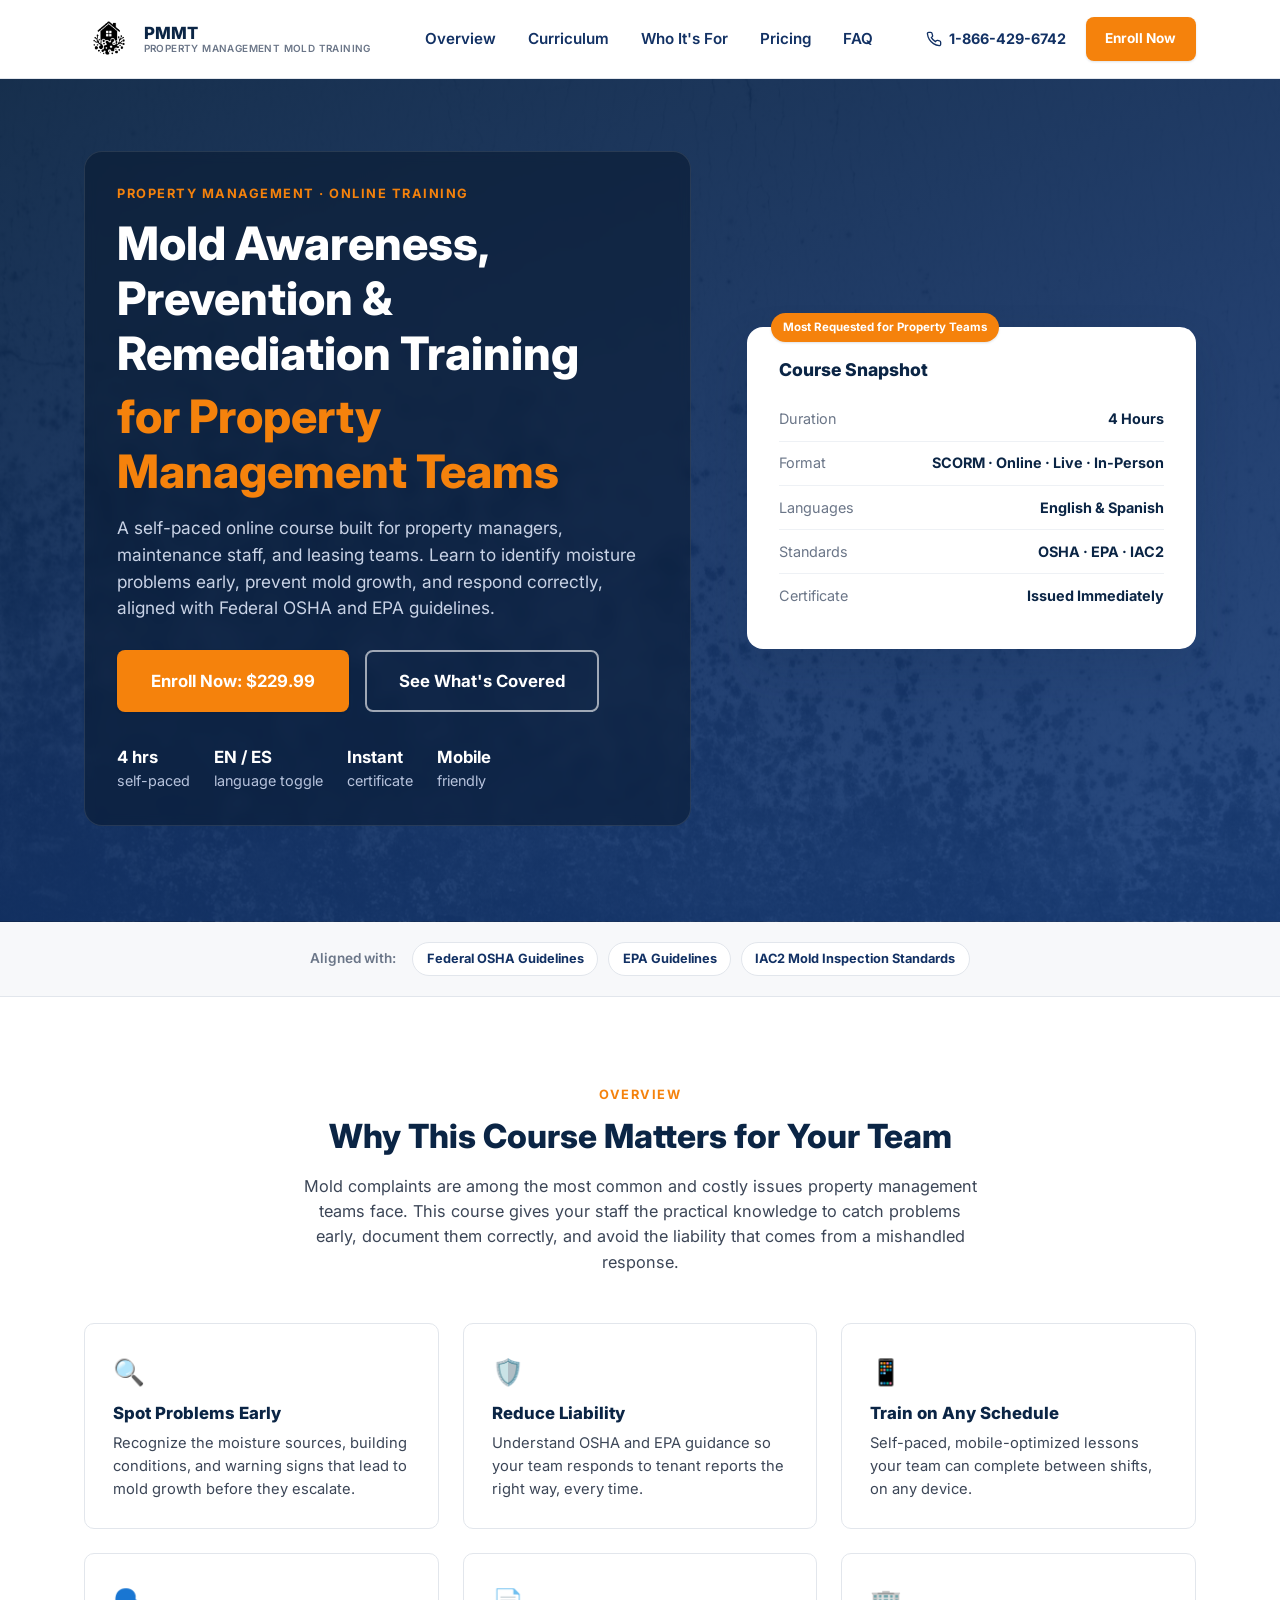
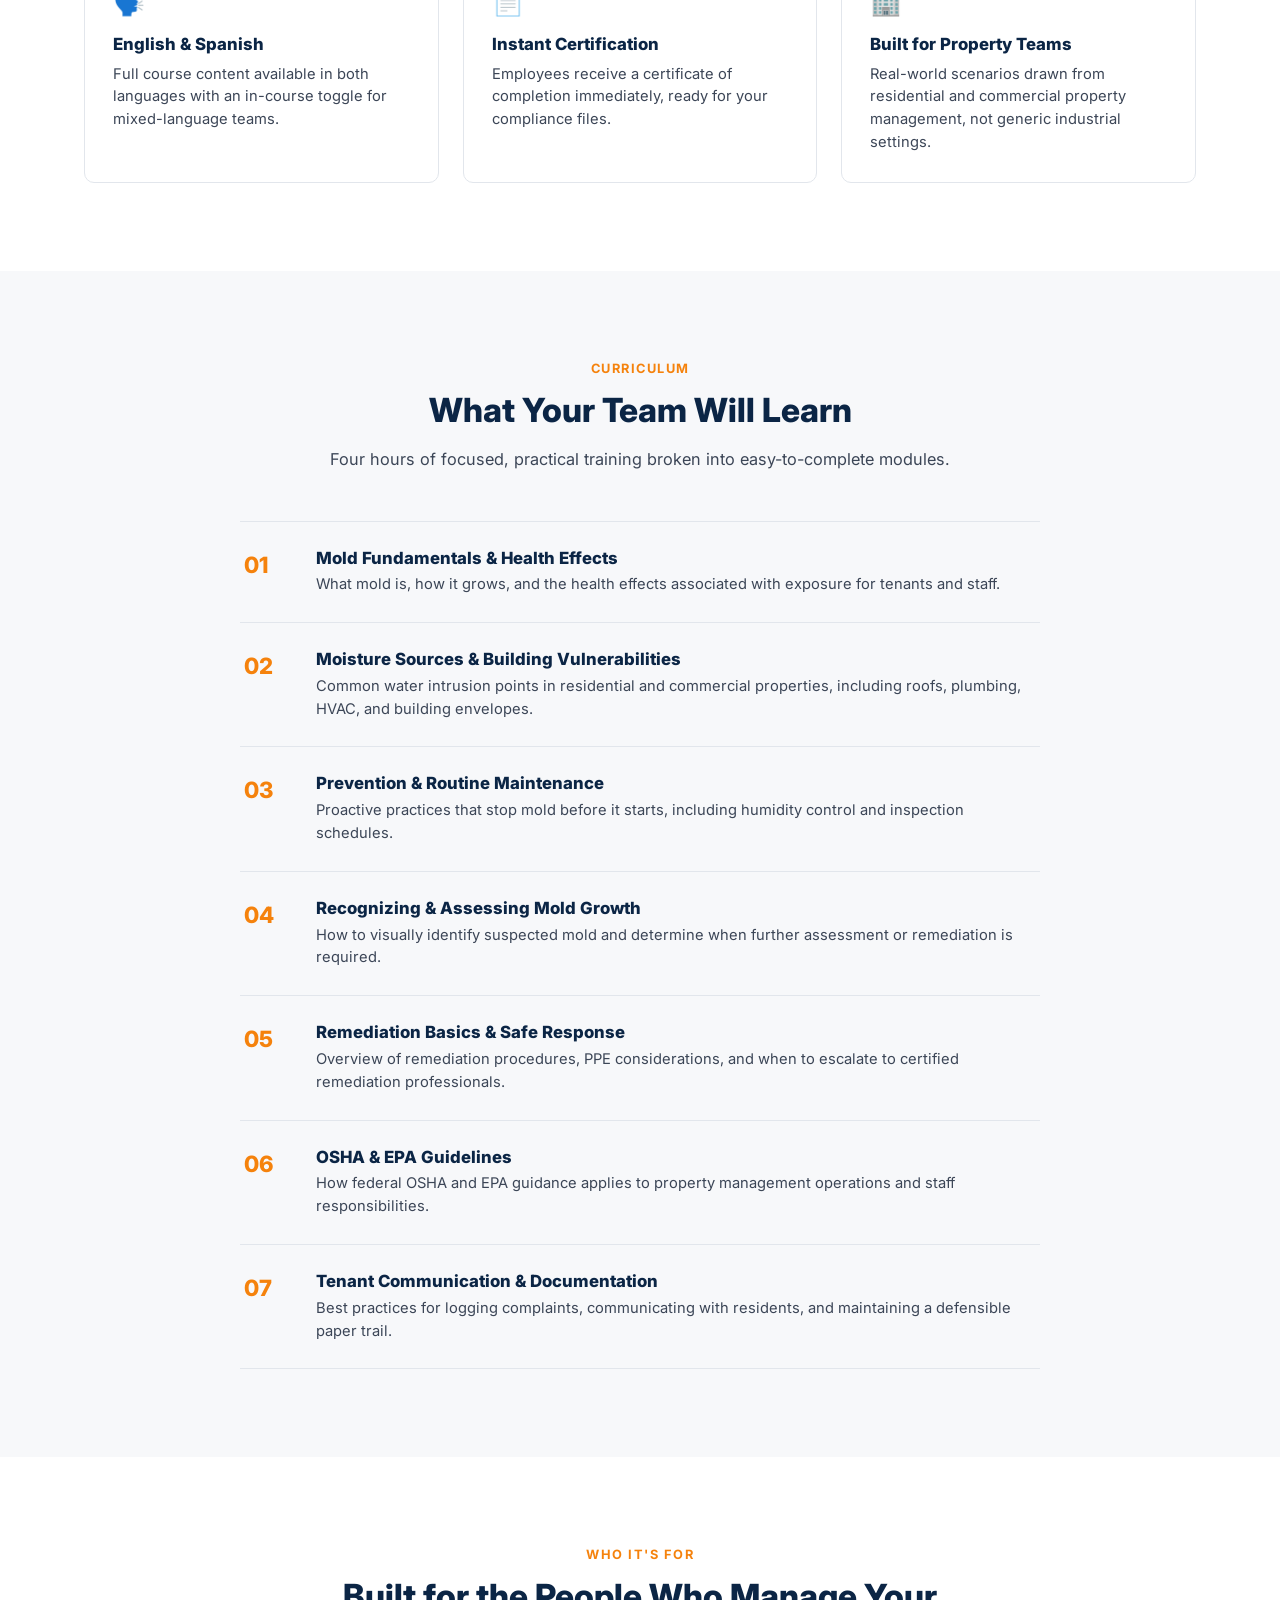
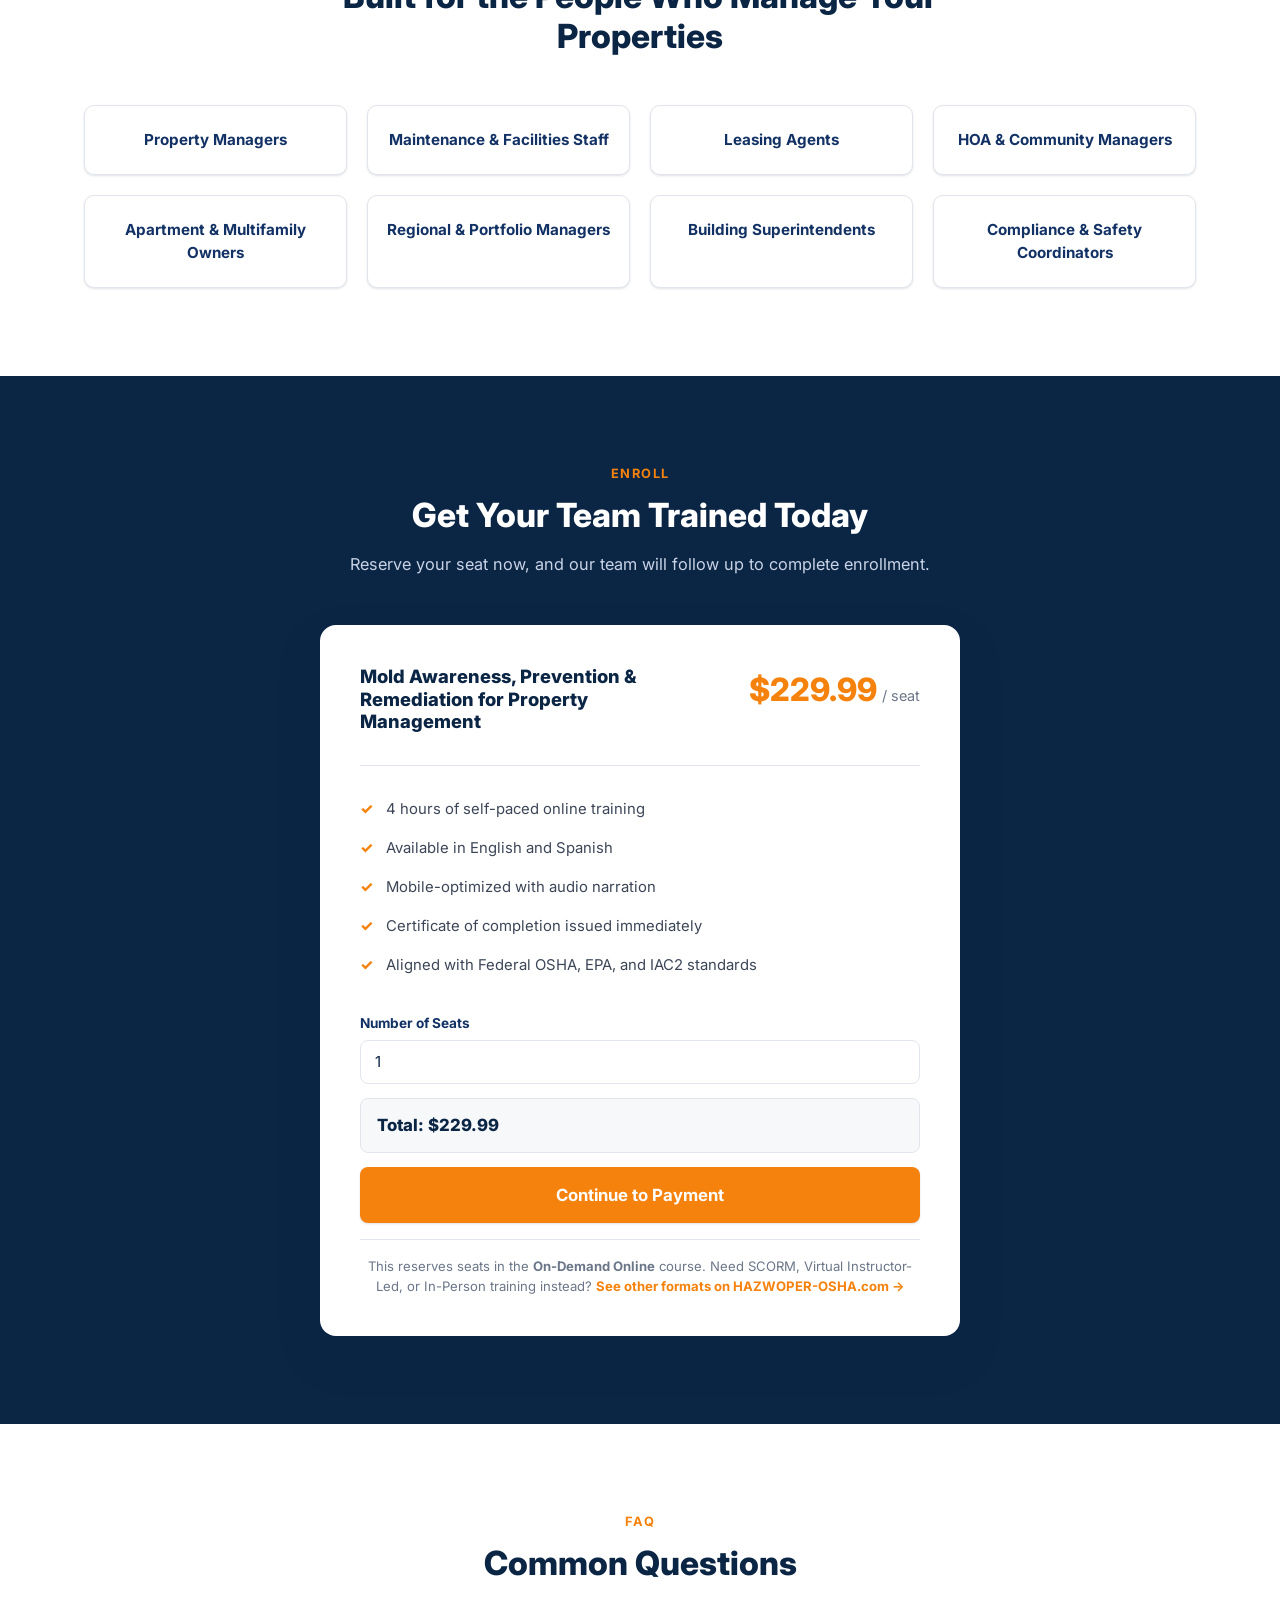
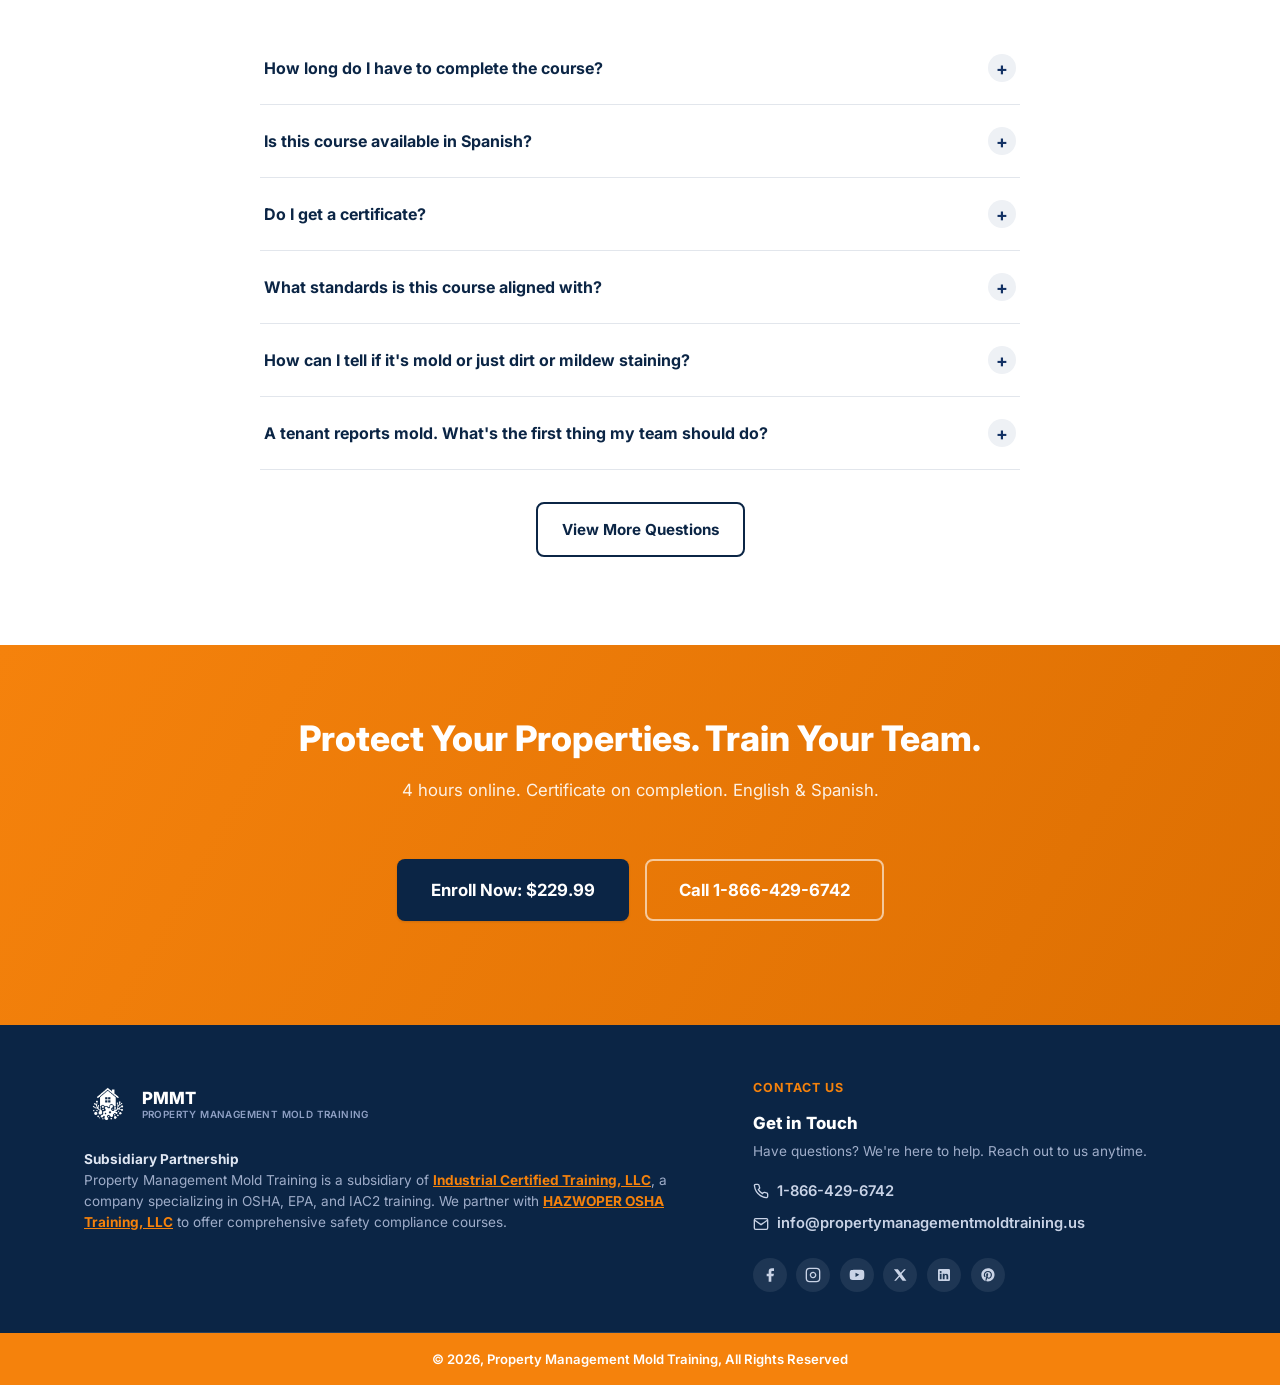
==== index.html @ 7566cbd2 "Update Industrial Certified Training specialty in footer Was "DOT safety training", now "OSHA, EPA, " ====
<!DOCTYPE html>
<html lang="en">
<head>
<meta charset="UTF-8">
<meta name="viewport" content="width=device-width, initial-scale=1.0">
<title>Mold Awareness, Prevention &amp; Remediation Training for Property Management Teams | Property Management Mold Training (PMMT)</title>
<meta name="description" content="4-hour OSHA &amp; EPA aligned online mold awareness, prevention, and remediation course built for property management teams, from Property Management Mold Training (PMMT). Self-paced, mobile-friendly, instant certificate. English &amp; Spanish.">
<link rel="icon" type="image/png" href="images/pmmt-logo.png">
<link rel="apple-touch-icon" href="images/pmmt-logo.png">

<meta property="og:type" content="website">
<meta property="og:title" content="Mold Awareness, Prevention &amp; Remediation Training for Property Management Teams">
<meta property="og:description" content="4-hour OSHA &amp; EPA aligned online mold awareness, prevention, and remediation course built for property management teams. Self-paced, mobile-friendly, instant certificate. English &amp; Spanish.">
<meta property="og:image" content="https://raw.githubusercontent.com/MrPress-Automation/PropertyManagementMoldTraining/main/images/pmmt-logo.png">
<meta property="og:url" content="https://github.com/MrPress-Automation/PropertyManagementMoldTraining">
<meta name="twitter:card" content="summary_large_image">
<meta name="twitter:title" content="Mold Awareness, Prevention &amp; Remediation Training for Property Management Teams">
<meta name="twitter:description" content="4-hour OSHA &amp; EPA aligned online mold awareness, prevention, and remediation course built for property management teams.">
<meta name="twitter:image" content="https://raw.githubusercontent.com/MrPress-Automation/PropertyManagementMoldTraining/main/images/pmmt-logo.png">

<link rel="preconnect" href="https://fonts.googleapis.com">
<link href="https://fonts.googleapis.com/css2?family=Inter:wght@400;500;600;700;800&display=swap" rel="stylesheet">
<link rel="stylesheet" href="css/styles.css">
</head>
<body>

<a class="skip-link" href="#main">Skip to content</a>

<header class="site-header">
  <div class="container header-inner">
    <a href="#top" class="logo">
      <img src="images/pmmt-logo.png" alt="Property Management Mold Training (PMMT)" class="logo-icon">
      <span class="logo-text">
        <span class="logo-mark">PMMT</span>
        <span class="logo-sub">Property Management Mold Training</span>
      </span>
    </a>

    <nav class="main-nav" id="mainNav">
      <a href="#overview">Overview</a>
      <a href="#curriculum">Curriculum</a>
      <a href="#audience">Who It's For</a>
      <a href="#pricing">Pricing</a>
      <a href="#faq">FAQ</a>
      <a href="tel:18664296742" class="nav-phone">
        <svg width="16" height="16" viewBox="0 0 24 24" fill="none" stroke="currentColor" stroke-width="2"><path d="M22 16.92v3a2 2 0 0 1-2.18 2 19.79 19.79 0 0 1-8.63-3.07 19.5 19.5 0 0 1-6-6 19.79 19.79 0 0 1-3.07-8.67A2 2 0 0 1 4.11 2h3a2 2 0 0 1 2 1.72c.127.96.362 1.903.7 2.81a2 2 0 0 1-.45 2.11L8.09 9.91a16 16 0 0 0 6 6l1.27-1.27a2 2 0 0 1 2.11-.45c.907.338 1.85.573 2.81.7A2 2 0 0 1 22 16.92z"/></svg>
        1-866-429-6742
      </a>
    </nav>

    <div class="header-actions">
      <a href="tel:18664296742" class="header-phone">
        <svg width="16" height="16" viewBox="0 0 24 24" fill="none" stroke="currentColor" stroke-width="2"><path d="M22 16.92v3a2 2 0 0 1-2.18 2 19.79 19.79 0 0 1-8.63-3.07 19.5 19.5 0 0 1-6-6 19.79 19.79 0 0 1-3.07-8.67A2 2 0 0 1 4.11 2h3a2 2 0 0 1 2 1.72c.127.96.362 1.903.7 2.81a2 2 0 0 1-.45 2.11L8.09 9.91a16 16 0 0 0 6 6l1.27-1.27a2 2 0 0 1 2.11-.45c.907.338 1.85.573 2.81.7A2 2 0 0 1 22 16.92z"/></svg>
        1-866-429-6742
      </a>
      <a href="#pricing" class="btn btn-primary btn-sm">Enroll Now</a>
      <button class="nav-toggle" id="navToggle" aria-label="Toggle navigation" aria-expanded="false">
        <span></span><span></span><span></span>
      </button>
    </div>
  </div>
</header>

<main id="main">

  <!-- HERO -->
  <section class="hero" id="top">
    <div class="container hero-inner">
      <div class="hero-copy">
        <p class="eyebrow">Property Management &middot; Online Training</p>
        <h1>Mold Awareness, Prevention &amp; Remediation Training <span>for Property Management Teams</span></h1>
        <p class="hero-lead">
          A self-paced online course built for property managers, maintenance staff, and leasing teams.
          Learn to identify moisture problems early, prevent mold growth, and respond correctly, aligned with
          Federal OSHA and EPA guidelines.
        </p>
        <div class="hero-cta-row">
          <a href="#pricing" class="btn btn-primary btn-lg">Enroll Now: $229.99</a>
          <a href="#curriculum" class="btn btn-outline-light btn-lg">See What's Covered</a>
        </div>
        <ul class="hero-meta">
          <li><strong>4 hrs</strong> self-paced</li>
          <li><strong>EN / ES</strong> language toggle</li>
          <li><strong>Instant</strong> certificate</li>
          <li><strong>Mobile</strong> friendly</li>
        </ul>
      </div>

      <div class="hero-card" aria-hidden="false">
        <div class="hero-card-badge">Most Requested for Property Teams</div>
        <h3>Course Snapshot</h3>
        <ul class="hero-card-list">
          <li><span>Duration</span><strong>4 Hours</strong></li>
          <li><span>Format</span><strong>SCORM &middot; Online &middot; Live &middot; In-Person</strong></li>
          <li><span>Languages</span><strong>English &amp; Spanish</strong></li>
          <li><span>Standards</span><strong>OSHA &middot; EPA &middot; IAC2</strong></li>
          <li><span>Certificate</span><strong>Issued Immediately</strong></li>
        </ul>
      </div>
    </div>
  </section>

  <!-- TRUST STRIP -->
  <section class="trust-strip">
    <div class="container trust-strip-inner">
      <span>Aligned with:</span>
      <div class="trust-badges">
        <span class="badge">Federal OSHA Guidelines</span>
        <span class="badge">EPA Guidelines</span>
        <span class="badge">IAC2 Mold Inspection Standards</span>
      </div>
    </div>
  </section>

  <!-- OVERVIEW -->
  <section class="section" id="overview">
    <div class="container">
      <div class="section-head">
        <p class="eyebrow">Overview</p>
        <h2>Why This Course Matters for Your Team</h2>
        <p class="section-sub">
          Mold complaints are among the most common and costly issues property management teams face.
          This course gives your staff the practical knowledge to catch problems early, document them correctly,
          and avoid the liability that comes from a mishandled response.
        </p>
      </div>

      <div class="grid-3 feature-grid">
        <div class="feature-card">
          <div class="feature-icon">🔍</div>
          <h3>Spot Problems Early</h3>
          <p>Recognize the moisture sources, building conditions, and warning signs that lead to mold growth before they escalate.</p>
        </div>
        <div class="feature-card">
          <div class="feature-icon">🛡️</div>
          <h3>Reduce Liability</h3>
          <p>Understand OSHA and EPA guidance so your team responds to tenant reports the right way, every time.</p>
        </div>
        <div class="feature-card">
          <div class="feature-icon">📱</div>
          <h3>Train on Any Schedule</h3>
          <p>Self-paced, mobile-optimized lessons your team can complete between shifts, on any device.</p>
        </div>
        <div class="feature-card">
          <div class="feature-icon">🗣️</div>
          <h3>English &amp; Spanish</h3>
          <p>Full course content available in both languages with an in-course toggle for mixed-language teams.</p>
        </div>
        <div class="feature-card">
          <div class="feature-icon">📄</div>
          <h3>Instant Certification</h3>
          <p>Employees receive a certificate of completion immediately, ready for your compliance files.</p>
        </div>
        <div class="feature-card">
          <div class="feature-icon">🏢</div>
          <h3>Built for Property Teams</h3>
          <p>Real-world scenarios drawn from residential and commercial property management, not generic industrial settings.</p>
        </div>
      </div>
    </div>
  </section>

  <!-- CURRICULUM -->
  <section class="section section-alt" id="curriculum">
    <div class="container">
      <div class="section-head">
        <p class="eyebrow">Curriculum</p>
        <h2>What Your Team Will Learn</h2>
        <p class="section-sub">Four hours of focused, practical training broken into easy-to-complete modules.</p>
      </div>

      <ol class="curriculum-list">
        <li>
          <span class="curriculum-num">01</span>
          <div>
            <h3>Mold Fundamentals &amp; Health Effects</h3>
            <p>What mold is, how it grows, and the health effects associated with exposure for tenants and staff.</p>
          </div>
        </li>
        <li>
          <span class="curriculum-num">02</span>
          <div>
            <h3>Moisture Sources &amp; Building Vulnerabilities</h3>
            <p>Common water intrusion points in residential and commercial properties, including roofs, plumbing, HVAC, and building envelopes.</p>
          </div>
        </li>
        <li>
          <span class="curriculum-num">03</span>
          <div>
            <h3>Prevention &amp; Routine Maintenance</h3>
            <p>Proactive practices that stop mold before it starts, including humidity control and inspection schedules.</p>
          </div>
        </li>
        <li>
          <span class="curriculum-num">04</span>
          <div>
            <h3>Recognizing &amp; Assessing Mold Growth</h3>
            <p>How to visually identify suspected mold and determine when further assessment or remediation is required.</p>
          </div>
        </li>
        <li>
          <span class="curriculum-num">05</span>
          <div>
            <h3>Remediation Basics &amp; Safe Response</h3>
            <p>Overview of remediation procedures, PPE considerations, and when to escalate to certified remediation professionals.</p>
          </div>
        </li>
        <li>
          <span class="curriculum-num">06</span>
          <div>
            <h3>OSHA &amp; EPA Guidelines</h3>
            <p>How federal OSHA and EPA guidance applies to property management operations and staff responsibilities.</p>
          </div>
        </li>
        <li>
          <span class="curriculum-num">07</span>
          <div>
            <h3>Tenant Communication &amp; Documentation</h3>
            <p>Best practices for logging complaints, communicating with residents, and maintaining a defensible paper trail.</p>
          </div>
        </li>
      </ol>
    </div>
  </section>

  <!-- WHO IT'S FOR -->
  <section class="section" id="audience">
    <div class="container">
      <div class="section-head">
        <p class="eyebrow">Who It's For</p>
        <h2>Built for the People Who Manage Your Properties</h2>
      </div>
      <div class="grid-4 audience-grid">
        <div class="audience-card">Property Managers</div>
        <div class="audience-card">Maintenance &amp; Facilities Staff</div>
        <div class="audience-card">Leasing Agents</div>
        <div class="audience-card">HOA &amp; Community Managers</div>
        <div class="audience-card">Apartment &amp; Multifamily Owners</div>
        <div class="audience-card">Regional &amp; Portfolio Managers</div>
        <div class="audience-card">Building Superintendents</div>
        <div class="audience-card">Compliance &amp; Safety Coordinators</div>
      </div>
    </div>
  </section>

  <!-- PRICING / ENROLL -->
  <section class="section pricing-section" id="pricing">
    <div class="container">
      <div class="section-head">
        <p class="eyebrow">Enroll</p>
        <h2>Get Your Team Trained Today</h2>
        <p class="section-sub">Reserve your seat now, and our team will follow up to complete enrollment.</p>
      </div>

      <div class="pricing-card">
        <div class="pricing-card-top">
          <h3>Mold Awareness, Prevention &amp; Remediation for Property Management</h3>
          <div class="price">
            <span class="price-original" id="priceOriginal" hidden>$229.99</span>
            <span class="price-current"><span class="price-amount" id="priceAmount">$229.99</span><span class="price-per">/ seat</span></span>
          </div>
        </div>

        <ul class="pricing-features">
          <li>4 hours of self-paced online training</li>
          <li>Available in English and Spanish</li>
          <li>Mobile-optimized with audio narration</li>
          <li>Certificate of completion issued immediately</li>
          <li>Aligned with Federal OSHA, EPA, and IAC2 standards</li>
        </ul>

        <form class="enroll-form" id="enrollForm" data-price-per-seat="229.99">
          <div class="form-row">
            <label for="seats">Number of Seats</label>
            <input type="number" id="seats" name="seats" min="1" value="1" required>
          </div>
          <div class="form-total" id="formTotal">Total: $229.99</div>
          <button type="submit" class="btn btn-primary btn-block btn-lg">Continue to Payment</button>
        </form>

        <p class="format-note">This reserves seats in the <strong>On-Demand Online</strong> course. Need SCORM, Virtual Instructor-Led, or In-Person training instead? <a href="https://hazwoper-osha.com/online-courses/mold-awareness-prevention-and-remediation-training-for-property-management-teams" target="_blank" rel="noopener">See other formats on HAZWOPER-OSHA.com &rarr;</a></p>

        <div class="form-success" id="formSuccess" hidden>
          <h4>Seat count received.</h4>
          <p>You'll be taken to secure payment to complete your enrollment.</p>
        </div>
      </div>
    </div>
  </section>

  <!-- FAQ -->
  <section class="section" id="faq">
    <div class="container">
      <div class="section-head">
        <p class="eyebrow">FAQ</p>
        <h2>Common Questions</h2>
      </div>

      <div class="faq-list">
        <div class="faq-item">
          <button class="faq-question" aria-expanded="false">
            How long do I have to complete the course?
            <span class="faq-icon">+</span>
          </button>
          <div class="faq-answer">
            <p>The course itself takes about 4 hours to complete, and it's fully self-paced, so you can start, stop, and pick back up whenever it fits your schedule.</p>
          </div>
        </div>
        <div class="faq-item">
          <button class="faq-question" aria-expanded="false">
            Is this course available in Spanish?
            <span class="faq-icon">+</span>
          </button>
          <div class="faq-answer">
            <p>Yes. The full course is available in both English and Spanish, with an in-course language toggle.</p>
          </div>
        </div>
        <div class="faq-item">
          <button class="faq-question" aria-expanded="false">
            Do I get a certificate?
            <span class="faq-icon">+</span>
          </button>
          <div class="faq-answer">
            <p>Yes, a certificate of completion is issued immediately after you finish the course.</p>
          </div>
        </div>
        <div class="faq-item">
          <button class="faq-question" aria-expanded="false">
            What standards is this course aligned with?
            <span class="faq-icon">+</span>
          </button>
          <div class="faq-answer">
            <p>Course content follows Federal OSHA guidelines, EPA guidelines, and IAC2 Mold Inspection Standards of Practice.</p>
          </div>
        </div>
        <div class="faq-item">
          <button class="faq-question" aria-expanded="false">
            How can I tell if it's mold or just dirt or mildew staining?
            <span class="faq-icon">+</span>
          </button>
          <div class="faq-answer">
            <p>Mold typically appears fuzzy or slightly raised and often carries a musty odor, which dirt and mildew stains don't. Color alone isn't a reliable indicator of danger level. When in doubt, treat it as mold until an inspection says otherwise.</p>
          </div>
        </div>
        <div class="faq-item">
          <button class="faq-question" aria-expanded="false">
            A tenant reports mold. What's the first thing my team should do?
            <span class="faq-icon">+</span>
          </button>
          <div class="faq-answer">
            <p>Acknowledge the complaint in writing within a defined window, document the report with date, unit, description, and photos if provided, and schedule an inspection promptly. The biggest liability driver isn't mold itself, it's an undocumented delay between complaint and response.</p>
          </div>
        </div>
      </div>

      <div class="faq-view-more">
        <a href="frequently-asked-questions/" class="btn btn-outline">View More Questions</a>
      </div>
    </div>
  </section>

  <!-- FINAL CTA -->
  <section class="final-cta">
    <div class="container final-cta-inner">
      <h2>Protect Your Properties. Train Your Team.</h2>
      <p>4 hours online. Certificate on completion. English &amp; Spanish.</p>
      <div class="hero-cta-row">
        <a href="#pricing" class="btn btn-primary btn-lg">Enroll Now: $229.99</a>
        <a href="tel:18664296742" class="btn btn-outline-light btn-lg">Call 1-866-429-6742</a>
      </div>
    </div>
  </section>

</main>

<footer class="site-footer">
  <div class="container footer-grid">

    <div class="footer-col footer-col-brand">
      <a href="#top" class="logo footer-logo">
        <img src="images/pmmt-logo.png" alt="Property Management Mold Training (PMMT)" class="logo-icon logo-icon-footer">
        <span class="logo-text">
          <span class="logo-mark logo-mark-footer">PMMT</span>
          <span class="logo-sub logo-sub-footer">Property Management Mold Training</span>
        </span>
      </a>

      <p class="footer-legal"><strong>Subsidiary Partnership</strong><br>Property Management Mold Training is a subsidiary of <a href="https://ictraining.us/" target="_blank" rel="noopener">Industrial Certified Training, LLC</a>, a company specializing in OSHA, EPA, and IAC2 training. We partner with <a href="https://hazwoper-osha.com/" target="_blank" rel="noopener">HAZWOPER OSHA Training, LLC</a> to offer comprehensive safety compliance courses.</p>
    </div>

    <div class="footer-col footer-col-contact">
      <h4 class="footer-col-heading">Contact Us</h4>
      <p class="footer-contact-lead">Get in Touch</p>
      <p class="footer-contact-sub">Have questions? We're here to help. Reach out to us anytime.</p>

      <div class="footer-contact-links">
        <a href="tel:18664296742">
          <svg width="16" height="16" viewBox="0 0 24 24" fill="none" stroke="currentColor" stroke-width="2"><path d="M22 16.92v3a2 2 0 0 1-2.18 2 19.79 19.79 0 0 1-8.63-3.07 19.5 19.5 0 0 1-6-6 19.79 19.79 0 0 1-3.07-8.67A2 2 0 0 1 4.11 2h3a2 2 0 0 1 2 1.72c.127.96.362 1.903.7 2.81a2 2 0 0 1-.45 2.11L8.09 9.91a16 16 0 0 0 6 6l1.27-1.27a2 2 0 0 1 2.11-.45c.907.338 1.85.573 2.81.7A2 2 0 0 1 22 16.92z"/></svg>
          1-866-429-6742
        </a>
        <a href="mailto:info@propertymanagementmoldtraining.us">
          <svg width="16" height="16" viewBox="0 0 24 24" fill="none" stroke="currentColor" stroke-width="2"><path d="M4 4h16c1.1 0 2 .9 2 2v12c0 1.1-.9 2-2 2H4c-1.1 0-2-.9-2-2V6c0-1.1.9-2 2-2z"/><polyline points="22,6 12,13 2,6"/></svg>
          info@propertymanagementmoldtraining.us
        </a>
      </div>

      <div class="footer-social">
        <a href="https://www.facebook.com/HazwoperOsha/" target="_blank" rel="noopener" aria-label="Facebook">
          <svg width="16" height="16" viewBox="0 0 24 24" fill="currentColor"><path d="M18 2h-3a5 5 0 0 0-5 5v3H7v4h3v8h4v-8h3l1-4h-4V7a1 1 0 0 1 1-1h3z"/></svg>
        </a>
        <a href="https://www.instagram.com/hazwoper_osha_training/?hl=en" target="_blank" rel="noopener" aria-label="Instagram">
          <svg width="16" height="16" viewBox="0 0 24 24" fill="none" stroke="currentColor" stroke-width="2"><rect x="2" y="2" width="20" height="20" rx="5"/><path d="M16 11.37A4 4 0 1 1 12.63 8 4 4 0 0 1 16 11.37z"/><line x1="17.5" y1="6.5" x2="17.51" y2="6.5"/></svg>
        </a>
        <a href="https://www.youtube.com/@hazwoper-osha" target="_blank" rel="noopener" aria-label="YouTube">
          <svg width="16" height="16" viewBox="0 0 24 24" fill="currentColor"><path d="M22.54 6.42a2.78 2.78 0 0 0-1.94-2C18.88 4 12 4 12 4s-6.88 0-8.6.46a2.78 2.78 0 0 0-1.94 2A29 29 0 0 0 1 11.75a29 29 0 0 0 .46 5.33A2.78 2.78 0 0 0 3.4 19c1.72.46 8.6.46 8.6.46s6.88 0 8.6-.46a2.78 2.78 0 0 0 1.94-2 29 29 0 0 0 .46-5.25 29 29 0 0 0-.46-5.33zM9.75 15.02V8.48l5.75 3.27z"/></svg>
        </a>
        <a href="https://twitter.com/HazwoperOsha" target="_blank" rel="noopener" aria-label="X">
          <svg width="14" height="14" viewBox="0 0 24 24" fill="currentColor"><path d="M18.9 2H22l-7.4 8.4L23 22h-6.6l-5.2-6.8L5.1 22H2l7.9-9L1.6 2h6.8l4.7 6.2z"/></svg>
        </a>
        <a href="https://www.linkedin.com/company/hazwoper-osha" target="_blank" rel="noopener" aria-label="LinkedIn">
          <svg width="16" height="16" viewBox="0 0 24 24" fill="currentColor"><path d="M19 3a2 2 0 0 1 2 2v14a2 2 0 0 1-2 2H5a2 2 0 0 1-2-2V5a2 2 0 0 1 2-2zM8.34 18.34V10.1H5.67v8.24zM7.01 8.97a1.55 1.55 0 1 0 0-3.1 1.55 1.55 0 0 0 0 3.1zM18.34 18.34v-4.6c0-2.46-1.31-3.6-3.06-3.6a2.64 2.64 0 0 0-2.39 1.32V10.1H10.2s.04.86 0 8.24h2.68v-4.6c0-.25.02-.5.09-.68a1.5 1.5 0 0 1 1.37-1c.96 0 1.35.73 1.35 1.8v4.48z"/></svg>
        </a>
        <a href="https://www.pinterest.com/hazwoperosha/" target="_blank" rel="noopener" aria-label="Pinterest">
          <svg width="16" height="16" viewBox="0 0 24 24" fill="currentColor"><path d="M12 2C6.48 2 2 6.48 2 12c0 4.24 2.63 7.86 6.35 9.32-.09-.79-.16-2.01.03-2.88.18-.79 1.17-5.04 1.17-5.04s-.3-.6-.3-1.48c0-1.39.8-2.43 1.8-2.43.85 0 1.26.64 1.26 1.4 0 .85-.54 2.13-.82 3.31-.23.99.5 1.8 1.48 1.8 1.77 0 3.13-1.87 3.13-4.56 0-2.38-1.71-4.05-4.16-4.05-2.83 0-4.5 2.12-4.5 4.32 0 .85.33 1.77.74 2.27.08.1.09.19.07.29-.07.3-.24.99-.27 1.13-.04.18-.14.22-.32.13-1.2-.56-1.95-2.3-1.95-3.71 0-3.02 2.2-5.8 6.33-5.8 3.32 0 5.9 2.37 5.9 5.53 0 3.3-2.08 5.95-4.97 5.95-.97 0-1.88-.5-2.19-1.1l-.6 2.27c-.21.83-.79 1.87-1.18 2.5.89.27 1.83.42 2.81.42 5.52 0 10-4.48 10-10S17.52 2 12 2z"/></svg>
        </a>
      </div>
    </div>

  </div>
  <div class="footer-bottom">
    <div class="container">
      <p>&copy; 2026, Property Management Mold Training, All Rights Reserved</p>
    </div>
  </div>
</footer>

<script src="js/main.js"></script>

<!--Start of Tawk.to Script-->
<script type="text/javascript">
var Tawk_API=Tawk_API||{}, Tawk_LoadStart=new Date();
(function(){
var s1=document.createElement("script"),s0=document.getElementsByTagName("script")[0];
s1.async=true;
s1.src='https://embed.tawk.to/6a5a95a2096ab21d402a762c/1jtoth11r';
s1.charset='UTF-8';
s1.setAttribute('crossorigin','*');
s0.parentNode.insertBefore(s1,s0);
})();
</script>
<!--End of Tawk.to Script-->
</body>
</html>
---- css/styles.css ----
:root{
  --navy-900:#0b2545;
  --navy-800:#123164;
  --navy-700:#173d7a;
  --blue-600:#1d5bd6;
  --orange-500:#f5820c;
  --orange-600:#dd6f02;
  --gray-50:#f7f8fa;
  --gray-100:#eef1f5;
  --gray-200:#e2e6ec;
  --gray-500:#6b7688;
  --gray-700:#3c4657;
  --white:#ffffff;
  --radius:10px;
  --shadow-sm:0 1px 2px rgba(11,37,69,.06),0 1px 3px rgba(11,37,69,.08);
  --shadow-md:0 8px 24px rgba(11,37,69,.10);
  --shadow-lg:0 20px 45px rgba(11,37,69,.16);
  --max-width:1160px;
}

*,*::before,*::after{box-sizing:border-box;}
html{scroll-behavior:smooth;max-width:100%;overflow-x:hidden;}
body{
  margin:0;
  max-width:100%;
  overflow-x:hidden;
  font-family:'Inter',system-ui,-apple-system,Segoe UI,Roboto,sans-serif;
  color:var(--navy-900);
  background:var(--white);
  line-height:1.55;
  -webkit-font-smoothing:antialiased;
}
h1,h2,h3,h4{margin:0 0 .5em;line-height:1.2;font-weight:800;color:var(--navy-900);}
p{margin:0 0 1em;color:var(--gray-700);}
a{color:inherit;text-decoration:none;}
ul,ol{margin:0;padding:0;list-style:none;}
img{max-width:100%;display:block;}
button{font-family:inherit;}

.skip-link{
  position:absolute;left:-999px;top:0;background:var(--navy-900);color:#fff;padding:.75rem 1rem;z-index:200;border-radius:0 0 8px 0;
}
.skip-link:focus{left:0;}

.container{
  width:100%;
  max-width:var(--max-width);
  margin:0 auto;
  padding:0 24px;
}

/* ---------- Buttons ---------- */
.btn{
  display:inline-flex;align-items:center;justify-content:center;gap:.5rem;
  padding:.85rem 1.5rem;
  border-radius:8px;
  font-weight:700;
  font-size:.95rem;
  border:2px solid transparent;
  cursor:pointer;
  transition:transform .15s ease, box-shadow .15s ease, background-color .15s ease, color .15s ease;
  white-space:nowrap;
}
.btn:hover{transform:translateY(-1px);}
.btn-primary{background:var(--orange-500);color:var(--white);box-shadow:var(--shadow-sm);}
.btn-primary:hover{background:var(--orange-600);box-shadow:var(--shadow-md);}
.btn-outline{background:transparent;border-color:var(--navy-900);color:var(--navy-900);}
.btn-outline:hover{background:var(--navy-900);color:var(--white);}
.btn-outline-light{background:transparent;border-color:rgba(255,255,255,.6);color:var(--white);}
.btn-outline-light:hover{background:var(--white);color:var(--navy-900);}
.btn-lg{padding:1rem 2rem;font-size:1.05rem;}
.btn-sm{padding:.6rem 1.1rem;font-size:.85rem;}
.btn-block{width:100%;}

/* ---------- Header ---------- */
.site-header{
  position:sticky;top:0;z-index:100;
  background:rgba(255,255,255,.92);
  backdrop-filter:saturate(180%) blur(8px);
  border-bottom:1px solid var(--gray-200);
}
.header-inner{
  display:flex;align-items:center;justify-content:space-between;
  padding-top:14px;padding-bottom:14px;
}
.logo{display:flex;align-items:center;gap:.6rem;flex-shrink:0;min-width:0;}
.logo-icon{height:clamp(34px,6.5vw,50px);width:auto;max-width:100%;display:block;}
.logo-icon-footer{height:clamp(34px,5vw,48px);filter:brightness(0) invert(1);}
.logo-text{display:flex;flex-direction:column;line-height:1.15;white-space:nowrap;}
.logo-mark{font-size:1.05rem;font-weight:800;letter-spacing:.3px;color:var(--navy-900);}
.logo-sub{font-size:.62rem;font-weight:600;letter-spacing:.4px;text-transform:uppercase;color:var(--gray-500);}
.logo-mark-footer{color:var(--white);}
.logo-sub-footer{color:#8fa0c4;white-space:normal;}

.main-nav{display:flex;gap:2rem;}
.main-nav a{font-weight:600;font-size:.95rem;color:var(--navy-800);padding:.5rem 0;position:relative;}
.main-nav a:hover{color:var(--orange-500);}
.nav-phone{display:none;}

.header-actions{display:flex;align-items:center;gap:1.25rem;}
.header-phone{display:flex;align-items:center;gap:.4rem;font-weight:700;font-size:.9rem;color:var(--navy-800);}
.header-phone:hover{color:var(--orange-500);}

.nav-toggle{
  display:none;flex-direction:column;justify-content:center;gap:5px;
  width:36px;height:36px;background:none;border:none;cursor:pointer;padding:0;
}
.nav-toggle span{display:block;height:2px;width:100%;background:var(--navy-900);border-radius:2px;}

/* ---------- Hero ---------- */
.hero{
  background:
    linear-gradient(160deg,rgba(11,37,69,.94) 0%,rgba(18,49,100,.92) 55%,rgba(23,61,122,.9) 100%),
    url('../images/hero-mold-texture.jpg');
  background-size:cover;
  background-position:center;
  background-repeat:no-repeat;
  color:var(--white);
  padding:72px 0 96px;
  position:relative;
  overflow:hidden;
}
.hero-inner{
  display:grid;
  grid-template-columns:1.15fr .85fr;
  gap:56px;
  align-items:center;
  position:relative;
}
.hero-copy{
  background:rgba(8,24,47,.55);
  backdrop-filter:blur(6px);
  -webkit-backdrop-filter:blur(6px);
  border:1px solid rgba(255,255,255,.1);
  border-radius:18px;
  padding:32px;
  transition:box-shadow .2s ease, transform .2s ease, background-color .2s ease;
}
.hero-copy:hover{
  background:rgba(8,24,47,.68);
  box-shadow:var(--shadow-lg);
  transform:translateY(-3px);
}
.eyebrow{
  text-transform:uppercase;
  letter-spacing:1.5px;
  font-size:.8rem;
  font-weight:700;
  color:var(--orange-500);
  margin-bottom:.75rem;
}
.hero h1{
  font-size:clamp(2rem,3.6vw,2.9rem);
  color:var(--white);
  margin-bottom:1rem;
}
.hero h1 span{display:block;color:var(--orange-500);font-size:1em;font-weight:800;margin-top:.15em;}
.hero-lead{color:#c9d3e6;font-size:1.08rem;max-width:560px;}
.hero-cta-row{display:flex;flex-wrap:wrap;gap:1rem;margin:1.75rem 0 2rem;}
.hero-meta{display:flex;flex-wrap:wrap;gap:1.5rem;}
.hero-meta li{font-size:.9rem;color:#b7c3dc;}
.hero-meta strong{color:var(--white);display:block;font-size:1.05rem;}

.hero-card{
  background:var(--white);
  color:var(--navy-900);
  border-radius:16px;
  padding:32px;
  box-shadow:var(--shadow-lg);
  position:relative;
}
.hero-card-badge{
  position:absolute;top:-14px;left:24px;
  background:var(--orange-500);color:#fff;
  font-size:.72rem;font-weight:700;
  padding:.35rem .75rem;border-radius:999px;
  box-shadow:var(--shadow-sm);
}
.hero-card h3{font-size:1.1rem;margin-bottom:1.1rem;}
.hero-card-list{margin-bottom:0;}
.hero-card-list li{
  display:flex;justify-content:space-between;align-items:center;
  padding:.65rem 0;border-bottom:1px solid var(--gray-100);
  font-size:.9rem;
}
.hero-card-list li:last-child{border-bottom:none;}
.hero-card-list span{color:var(--gray-500);}
.hero-card-list strong{color:var(--navy-900);text-align:right;font-weight:700;}

/* ---------- Trust strip ---------- */
.trust-strip{background:var(--gray-50);border-bottom:1px solid var(--gray-200);}
.trust-strip-inner{
  display:flex;flex-wrap:wrap;align-items:center;justify-content:center;gap:1rem;
  padding-top:20px;padding-bottom:20px;
  font-size:.85rem;color:var(--gray-500);font-weight:600;
  text-align:center;
}
.trust-badges{display:flex;flex-wrap:wrap;gap:.6rem;}
.badge{
  background:var(--white);
  border:1px solid var(--gray-200);
  padding:.4rem .85rem;
  border-radius:999px;
  font-size:.8rem;
  font-weight:700;
  color:var(--navy-800);
  transition:box-shadow .2s ease, transform .2s ease, border-color .2s ease, color .2s ease;
}
.badge:hover{
  box-shadow:var(--shadow-md);
  transform:translateY(-2px);
  border-color:var(--orange-500);
  color:var(--orange-600);
}

/* ---------- Sections ---------- */
.section{padding:88px 0;}
.section-alt{background:var(--gray-50);}
.section-head{max-width:680px;margin:0 auto 48px;text-align:center;}
.section-head h2{font-size:clamp(1.6rem,2.6vw,2.1rem);}
.section-sub{font-size:1.02rem;}

.grid-3{display:grid;grid-template-columns:repeat(3,1fr);gap:24px;}
.grid-4{display:grid;grid-template-columns:repeat(4,1fr);gap:20px;}

.feature-card{
  background:var(--white);
  border:1px solid var(--gray-200);
  border-radius:var(--radius);
  padding:28px;
  transition:box-shadow .2s ease, transform .2s ease;
}
.feature-card:hover{box-shadow:var(--shadow-md);transform:translateY(-2px);}
.feature-icon{font-size:1.6rem;margin-bottom:.75rem;}
.feature-card h3{font-size:1.05rem;}
.feature-card p{font-size:.92rem;margin-bottom:0;}

/* ---------- Curriculum ---------- */
.curriculum-list{
  max-width:800px;margin:0 auto;
  display:flex;flex-direction:column;gap:0;
  border-top:1px solid var(--gray-200);
}
.curriculum-list li{
  display:flex;gap:24px;
  padding:26px 4px;
  border-bottom:1px solid var(--gray-200);
  align-items:flex-start;
}
.curriculum-num{
  font-size:1.4rem;font-weight:800;color:var(--orange-500);
  min-width:48px;
}
.curriculum-list h3{font-size:1.05rem;margin-bottom:.35rem;}
.curriculum-list p{font-size:.92rem;margin-bottom:0;}

/* ---------- Audience ---------- */
.audience-card{
  background:var(--white);
  border:1px solid var(--gray-200);
  border-radius:var(--radius);
  padding:22px 18px;
  text-align:center;
  font-weight:700;
  font-size:.95rem;
  color:var(--navy-800);
  box-shadow:var(--shadow-sm);
  transition:box-shadow .2s ease, transform .2s ease;
}
.audience-card:hover{box-shadow:var(--shadow-md);transform:translateY(-2px);}

/* ---------- Pricing ---------- */
.pricing-section{background:var(--navy-900);}
.pricing-section .section-head h2{color:var(--white);}
.pricing-section .section-head .eyebrow{color:var(--orange-500);}
.pricing-section .section-sub{color:#c9d3e6;}

.pricing-card{
  max-width:640px;margin:0 auto;
  background:var(--white);
  border-radius:16px;
  padding:40px;
  box-shadow:var(--shadow-lg);
}
.pricing-card-top{
  display:flex;justify-content:space-between;align-items:flex-start;gap:1rem;
  flex-wrap:wrap;
  border-bottom:1px solid var(--gray-200);
  padding-bottom:24px;margin-bottom:24px;
}
.pricing-card-top h3{font-size:1.15rem;max-width:340px;}
.price{
  display:flex;flex-direction:column;align-items:flex-end;gap:2px;
  white-space:nowrap;
}
.price-original{
  font-size:1rem;font-weight:700;
  color:var(--gray-500);
  text-decoration:line-through;
}
.price-current{display:flex;align-items:baseline;gap:.3rem;}
.price-amount{font-size:2rem;font-weight:800;color:var(--orange-500);}
.price-per{color:var(--gray-500);font-size:.9rem;}

.pricing-features{margin-bottom:28px;}
.pricing-features li{
  padding:.5rem 0 .5rem 1.6rem;
  font-size:.93rem;
  color:var(--gray-700);
  position:relative;
}
.pricing-features li::before{
  content:"✓";
  position:absolute;left:0;top:.5rem;
  color:var(--orange-500);font-weight:800;
}

.enroll-form{display:flex;flex-direction:column;gap:14px;}
.form-row{display:flex;flex-direction:column;gap:6px;}
.form-row label{font-size:.85rem;font-weight:700;color:var(--navy-800);}
.form-row input{
  padding:.7rem .9rem;
  border:1.5px solid var(--gray-200);
  border-radius:8px;
  font-size:.95rem;
  font-family:inherit;
  color:var(--navy-900);
}
.form-row input:focus{outline:none;border-color:var(--orange-500);}
.form-note{font-size:.78rem;color:var(--gray-500);text-align:center;margin:.5rem 0 0;}
.format-note{
  font-size:.82rem;color:var(--gray-500);
  text-align:center;
  margin:16px 0 0;
  padding-top:16px;
  border-top:1px solid var(--gray-200);
}
.format-note a{color:var(--orange-500);font-weight:700;}
.form-total{
  display:flex;justify-content:space-between;align-items:center;
  padding:.85rem 1rem;
  background:var(--gray-50);
  border:1px solid var(--gray-200);
  border-radius:8px;
  font-size:1.05rem;font-weight:800;color:var(--navy-900);
}

.form-success{
  max-width:640px;margin:24px auto 0;
  background:#eef7ee;border:1px solid #cbe7cc;
  border-radius:12px;padding:24px;text-align:center;
}
.form-success h4{color:#1e5c1f;margin-bottom:.4rem;}
.form-success p{margin-bottom:0;color:#2c6b2d;font-size:.9rem;}

/* ---------- FAQ ---------- */
.faq-list{max-width:760px;margin:0 auto;}
.faq-item{border-bottom:1px solid var(--gray-200);}
.faq-question{
  width:100%;
  display:flex;justify-content:space-between;align-items:center;
  gap:1rem;
  background:none;border:none;
  padding:22px 4px;
  font-size:1rem;font-weight:700;
  color:var(--navy-900);
  text-align:left;cursor:pointer;
}
.faq-icon{
  flex-shrink:0;
  width:28px;height:28px;
  display:flex;align-items:center;justify-content:center;
  border-radius:50%;
  background:var(--gray-100);
  color:var(--navy-800);
  font-size:1.1rem;font-weight:700;
  transition:transform .2s ease, background .2s ease;
}
.faq-question[aria-expanded="true"] .faq-icon{
  background:var(--orange-500);color:#fff;transform:rotate(45deg);
}
.faq-list .faq-item:hover .faq-icon{
  background:var(--orange-500);color:#fff;
}
.faq-answer{
  max-height:0;overflow:hidden;
  transition:max-height .25s ease;
}
.faq-list .faq-item:hover .faq-answer{max-height:400px;}
.faq-answer p{padding:0 4px 22px;font-size:.94rem;margin:0;}

.faq-view-more{text-align:center;margin-top:32px;}

/* ---------- FAQ category list (reused on the FAQ resource page) ---------- */
.faq-category{
  font-size:.95rem;text-transform:uppercase;letter-spacing:.6px;
  color:var(--orange-600);
  margin:36px 0 4px;
  padding-bottom:8px;
  border-bottom:2px solid var(--gray-200);
}
.faq-category:first-of-type{margin-top:0;}
.faq-page-list .faq-item{border-bottom:1px solid var(--gray-200);}
.faq-page-disclaimer{
  margin-top:32px;padding-top:20px;
  border-top:1px solid var(--gray-200);
  font-size:.82rem;font-style:italic;color:var(--gray-500);
}

/* ---------- FAQ resource page ---------- */
.hero-solo .hero-inner{
  display:block;
  max-width:760px;margin:0 auto;
  text-align:center;
}
.hero-solo .hero-lead{margin:0 auto;}
.hero-solo .hero-cta-row{justify-content:center;}
.hero-solo .hero-meta{justify-content:center;}

.faq-jumpnav{
  display:flex;flex-wrap:wrap;gap:.6rem;
  justify-content:center;
  padding:24px 0;
}
.faq-jumpnav a{
  font-size:.82rem;font-weight:700;
  color:var(--navy-800);
  background:var(--gray-100);
  padding:.5rem 1rem;
  border-radius:999px;
  transition:background-color .15s ease, color .15s ease;
}
.faq-jumpnav a:hover{background:var(--orange-500);color:#fff;}

.faq-cta-box{
  background:var(--gray-50);
  border:1px solid var(--gray-200);
  border-left:4px solid var(--orange-500);
  border-radius:10px;
  padding:22px 26px;
  margin:32px 0;
}
.faq-cta-box p{margin:0;font-size:.95rem;color:var(--gray-700);}
.faq-cta-box strong{color:var(--navy-900);}
.faq-cta-box a{color:var(--orange-600);font-weight:700;text-decoration:underline;}

.state-law-intro{max-width:720px;margin:0 auto 40px;text-align:center;}
.state-law-grid{
  display:grid;
  grid-template-columns:repeat(2,1fr);
  gap:16px;
}
.state-law-card{
  background:var(--white);
  border:1px solid var(--gray-200);
  border-radius:10px;
  padding:18px 20px;
}
.state-law-card h4{font-size:.95rem;margin-bottom:.35rem;color:var(--navy-900);}
.state-law-card p{font-size:.85rem;margin:0;color:var(--gray-700);}

/* ---------- Final CTA ---------- */
.final-cta{
  background:linear-gradient(120deg,var(--orange-500),var(--orange-600));
  color:#fff;
  padding:72px 0;
  text-align:center;
}
.final-cta h2{color:#fff;font-size:clamp(1.6rem,2.8vw,2.2rem);}
.final-cta p{color:rgba(255,255,255,.9);font-size:1.05rem;margin-bottom:1.75rem;}
.final-cta-inner{display:flex;flex-direction:column;align-items:center;}
.final-cta .btn-primary{background:var(--navy-900);}
.final-cta .btn-primary:hover{background:#08182f;}

/* ---------- Footer ---------- */
.site-footer{background:var(--navy-900);color:#c9d3e6;padding:56px 0 0;}
.footer-grid{
  display:grid;
  grid-template-columns:1.4fr 1fr;
  gap:48px;
  padding-bottom:40px;
  border-bottom:1px solid rgba(255,255,255,.12);
}
.footer-logo{margin-bottom:20px;}
.footer-legal{font-size:.85rem;color:#9fadc9;margin-bottom:1em;}
.footer-legal strong{color:#dfe6f2;}
.footer-legal a{color:var(--orange-500);font-weight:700;text-decoration:underline;}
.footer-legal a:hover{color:#ffb156;}

.footer-col-heading{
  font-size:.78rem;text-transform:uppercase;letter-spacing:1px;
  color:var(--orange-500);font-weight:700;
  margin-bottom:14px;
}
.footer-contact-lead{font-size:1.05rem;font-weight:800;color:var(--white);margin-bottom:.35rem;}
.footer-contact-sub{font-size:.85rem;color:#9fadc9;margin-bottom:1.1rem;}
.footer-contact-links{display:flex;flex-direction:column;gap:.6rem;margin-bottom:1.4rem;}
.footer-contact-links a{
  display:flex;align-items:center;gap:.55rem;
  font-size:.92rem;font-weight:600;color:#c9d3e6;
}
.footer-contact-links a:hover{color:var(--orange-500);}
.footer-social{display:flex;gap:.6rem;}
.footer-social a{
  display:flex;align-items:center;justify-content:center;
  width:34px;height:34px;
  border-radius:50%;
  background:rgba(255,255,255,.08);
  color:#c9d3e6;
  transition:background-color .15s ease, color .15s ease;
}
.footer-social a:hover{background:var(--orange-500);color:var(--white);}

.footer-bottom{background:var(--orange-500);padding:16px 0;}
.footer-bottom p{font-size:.82rem;color:var(--white);font-weight:600;text-align:center;margin:0;}

/* ---------- Responsive ---------- */
@media (max-width:960px){
  .hero-inner{grid-template-columns:1fr;}
  .hero-card{order:-1;}
  .grid-3{grid-template-columns:repeat(2,1fr);}
  .grid-4{grid-template-columns:repeat(2,1fr);}
}

@media (max-width:1024px){
  .main-nav{
    position:absolute;top:100%;left:0;right:0;
    background:var(--white);
    flex-direction:column;
    padding:12px 24px 24px;
    gap:.25rem;
    border-bottom:1px solid var(--gray-200);
    box-shadow:var(--shadow-md);
    display:none;
  }
  .main-nav.open{display:flex;}
  .main-nav a{padding:.65rem 0;border-bottom:1px solid var(--gray-100);}
  .nav-toggle{display:flex;}
  .header-phone{display:none;}
  .nav-phone{
    display:flex;align-items:center;gap:.5rem;
    color:var(--orange-500);font-weight:700;
    border-bottom:none;
    margin-top:.5rem;padding-top:.75rem;
    border-top:1px solid var(--gray-200);
  }
  .nav-phone:hover{color:var(--orange-600);}
}

@media (max-width:480px){
  .header-inner{gap:.5rem;}
  .header-actions{gap:.6rem;}
  .logo-sub{display:none;}
  .logo-mark{font-size:.95rem;}
  .logo-icon{height:34px;}
}

@media (max-width:640px){
  .grid-3{grid-template-columns:1fr;}
  .grid-4{grid-template-columns:1fr;}
  .hero{padding:48px 0 64px;}
  .section{padding:64px 0;}
  .pricing-card{padding:28px 20px;}
  .footer-grid{grid-template-columns:1fr;gap:36px;}
  .curriculum-list li{gap:16px;}
  .state-law-grid{grid-template-columns:1fr;}
}
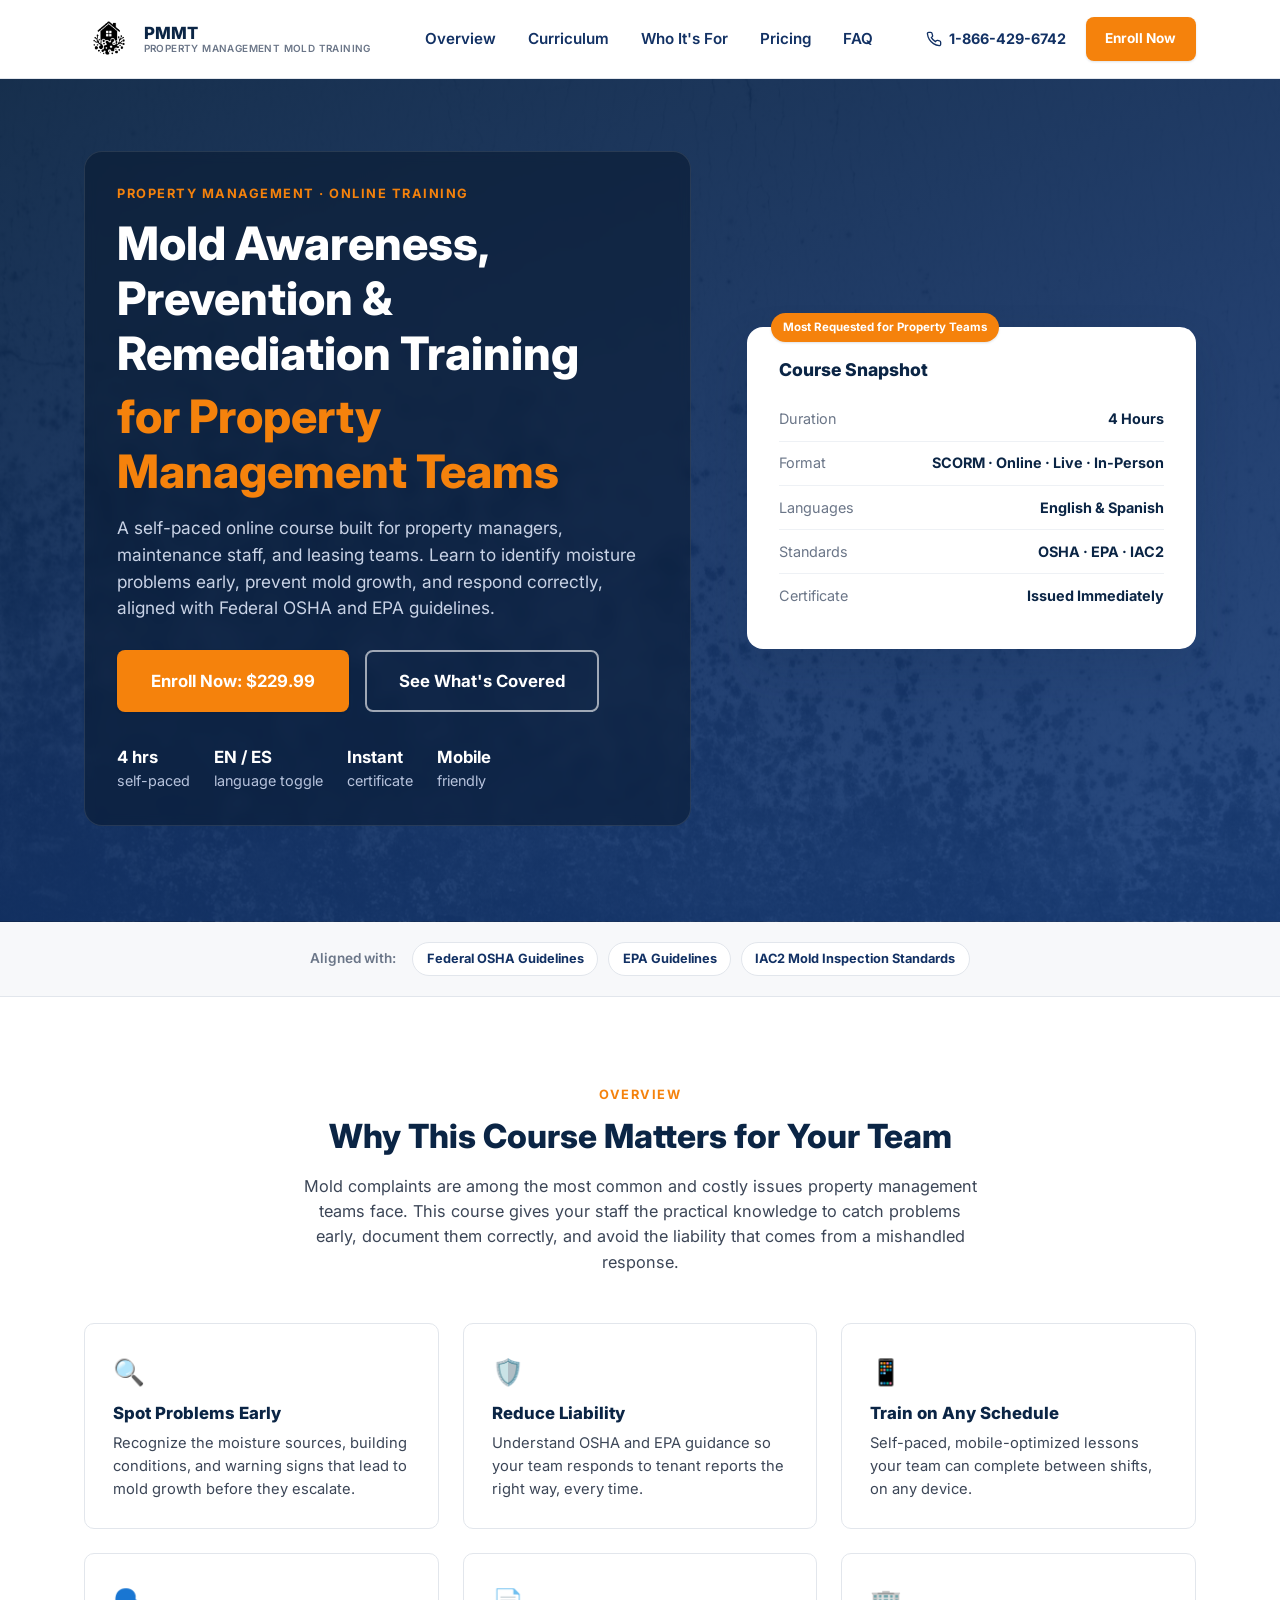
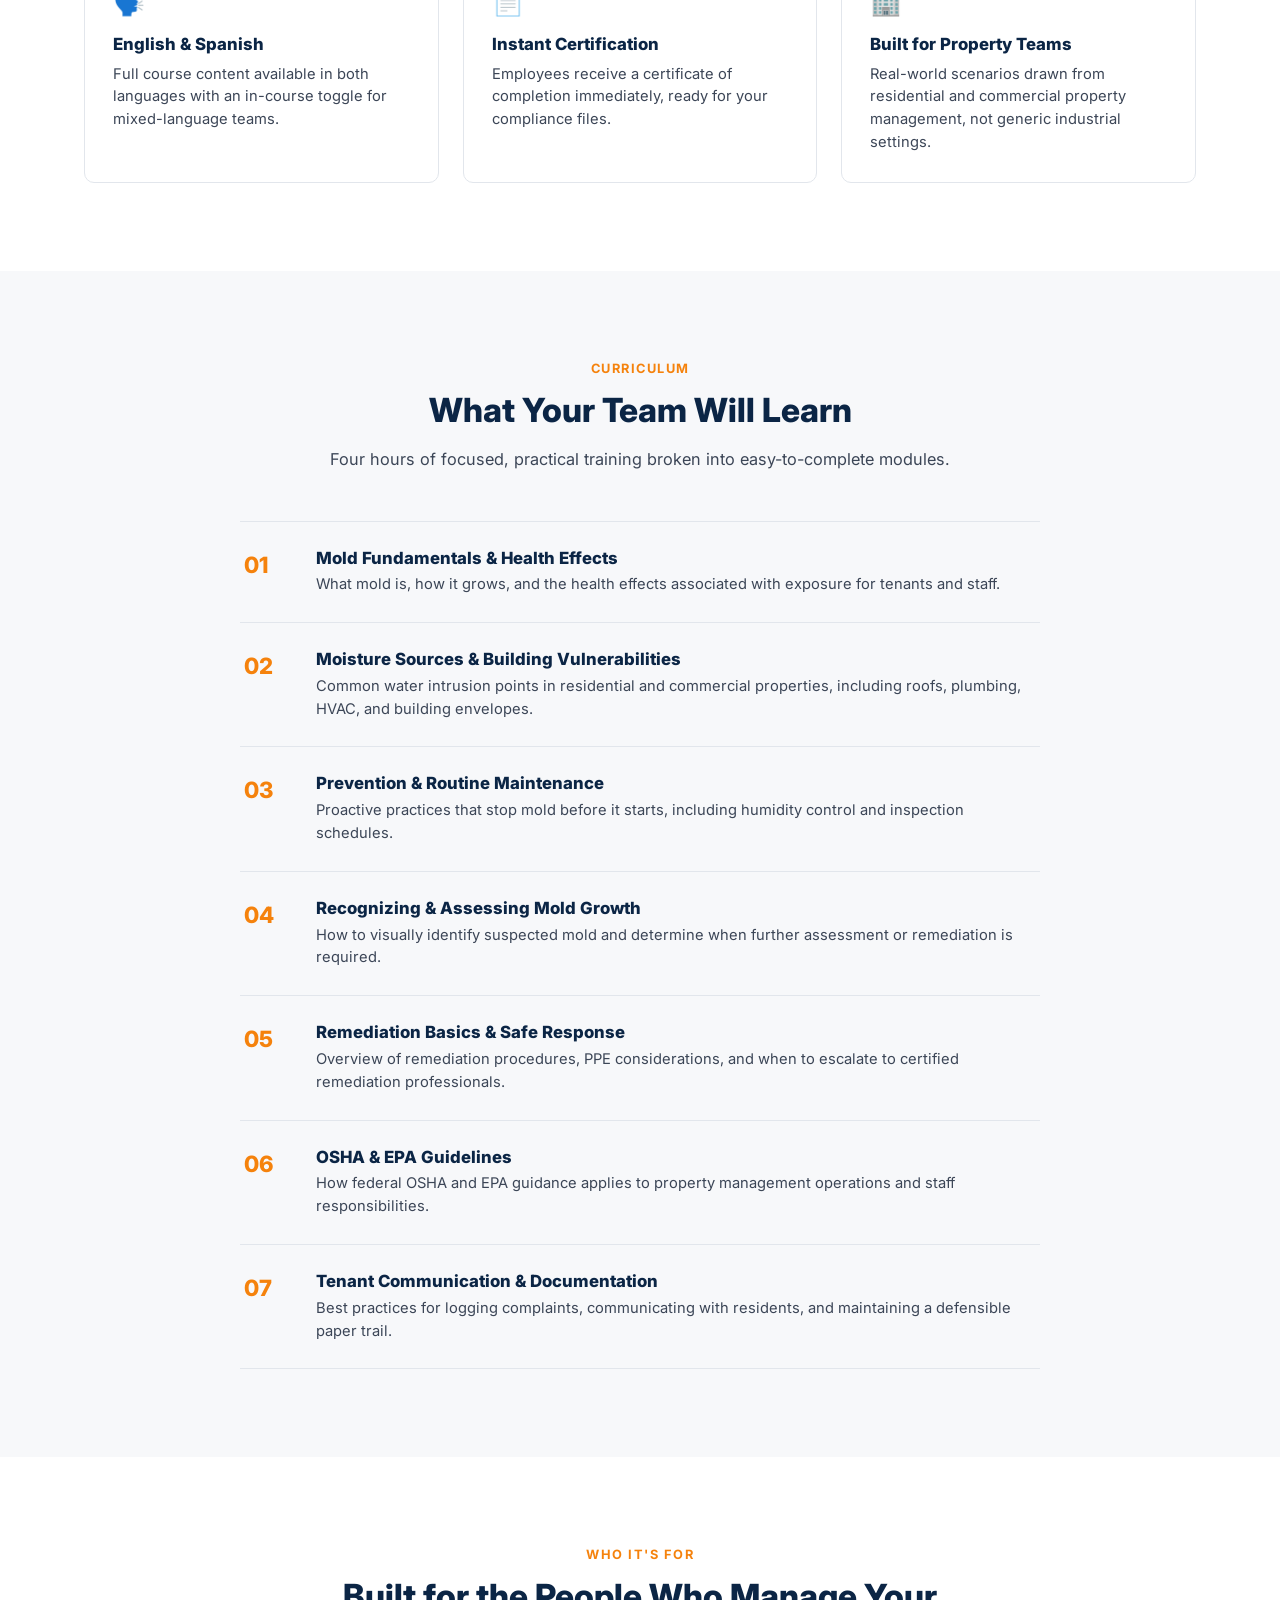
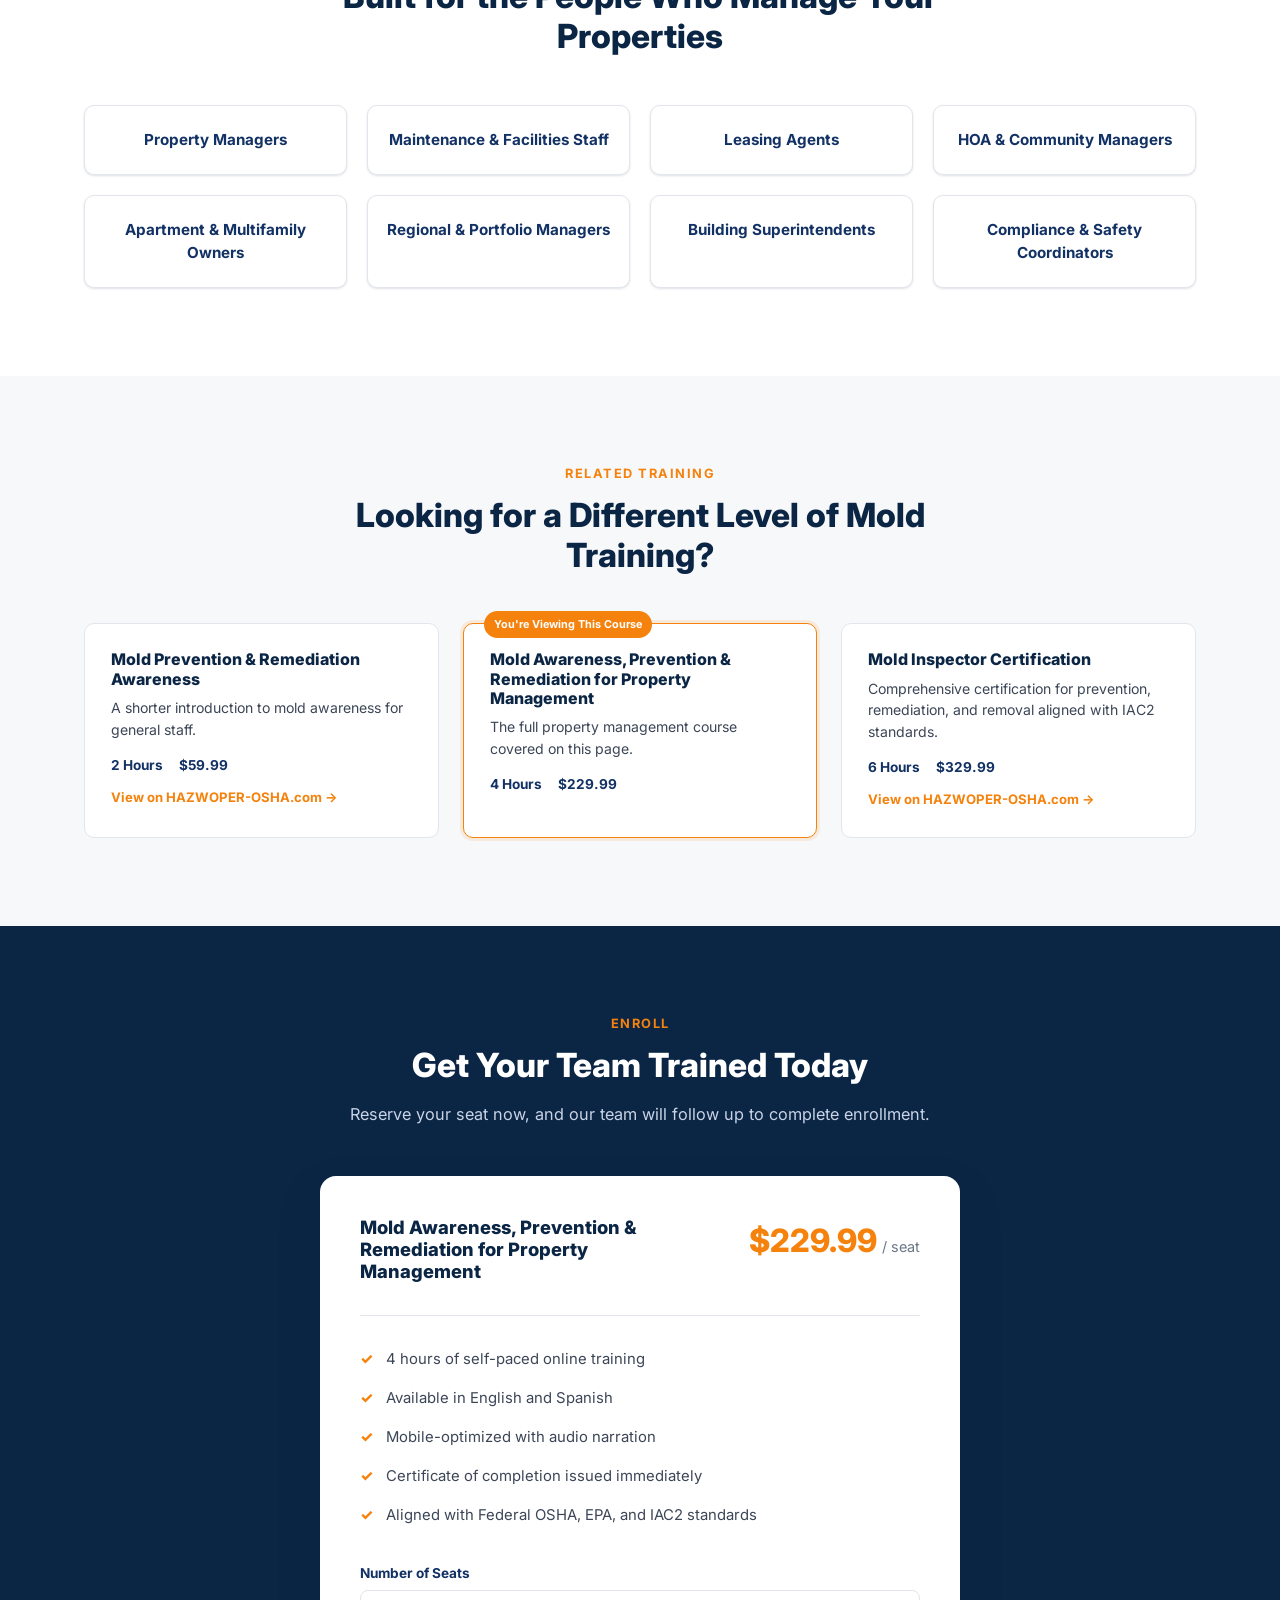
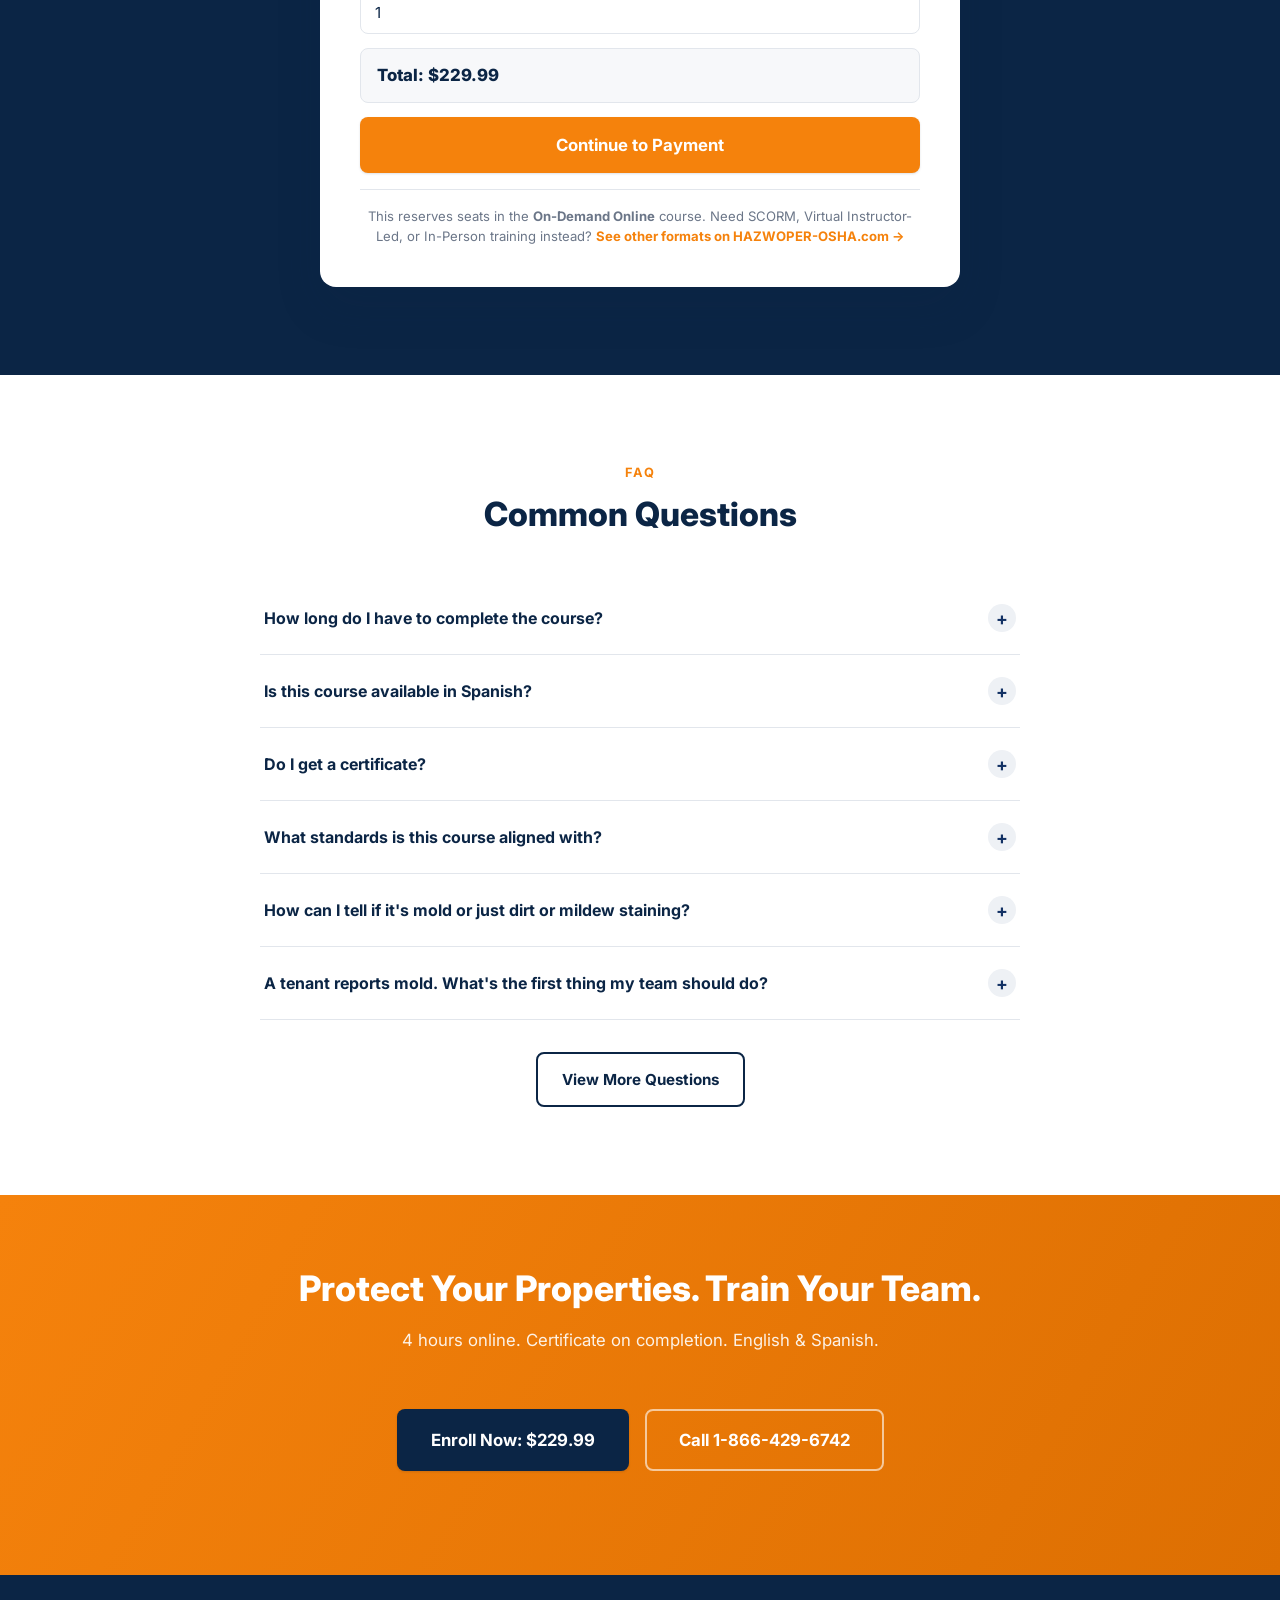
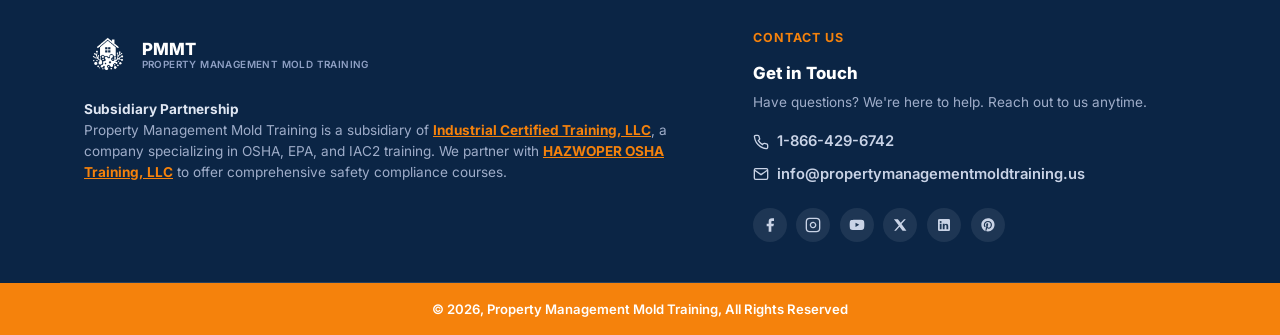
==== commit c3491d42: "Restore Related Training section with the other 2 mold courses Re-adds the section removed earlier, " ====
--- a/index.html
+++ b/index.html
@@ -239,6 +239,36 @@
         <div class="audience-card">Regional &amp; Portfolio Managers</div>
         <div class="audience-card">Building Superintendents</div>
         <div class="audience-card">Compliance &amp; Safety Coordinators</div>
+      </div>
+    </div>
+  </section>
+
+  <!-- OTHER MOLD COURSES -->
+  <section class="section section-alt" id="related">
+    <div class="container">
+      <div class="section-head">
+        <p class="eyebrow">Related Training</p>
+        <h2>Looking for a Different Level of Mold Training?</h2>
+      </div>
+      <div class="grid-3 related-grid">
+        <a class="related-card" href="https://hazwoper-osha.com/online-courses/mold-prevention-and-remediation-awareness-training" target="_blank" rel="noopener">
+          <h3>Mold Prevention &amp; Remediation Awareness</h3>
+          <p>A shorter introduction to mold awareness for general staff.</p>
+          <div class="related-meta"><span>2 Hours</span><span>$59.99</span></div>
+          <span class="related-link">View on HAZWOPER-OSHA.com &rarr;</span>
+        </a>
+        <div class="related-card related-card-current">
+          <div class="related-current-tag">You're Viewing This Course</div>
+          <h3>Mold Awareness, Prevention &amp; Remediation for Property Management</h3>
+          <p>The full property management course covered on this page.</p>
+          <div class="related-meta"><span>4 Hours</span><span>$229.99</span></div>
+        </div>
+        <a class="related-card" href="https://hazwoper-osha.com/online-courses/mold-inspector-certification-for-prevention-remediation-and-removal-training" target="_blank" rel="noopener">
+          <h3>Mold Inspector Certification</h3>
+          <p>Comprehensive certification for prevention, remediation, and removal aligned with IAC2 standards.</p>
+          <div class="related-meta"><span>6 Hours</span><span>$329.99</span></div>
+          <span class="related-link">View on HAZWOPER-OSHA.com &rarr;</span>
+        </a>
       </div>
     </div>
   </section>
--- a/css/styles.css
+++ b/css/styles.css
@@ -269,6 +269,37 @@
 }
 .audience-card:hover{box-shadow:var(--shadow-md);transform:translateY(-2px);}
 
+/* ---------- Related courses ---------- */
+.related-card{
+  display:block;
+  background:var(--white);
+  border:1px solid var(--gray-200);
+  border-radius:var(--radius);
+  padding:26px;
+  position:relative;
+  transition:box-shadow .2s ease, transform .2s ease, border-color .2s ease;
+}
+.related-card:hover{transform:translateY(-2px);}
+a.related-card:hover{
+  border-color:var(--orange-500);
+  box-shadow:var(--shadow-md);
+}
+.related-card-current:hover{box-shadow:0 8px 24px rgba(245,130,12,.18), 0 0 0 3px rgba(245,130,12,.12);}
+.related-card h3{font-size:1rem;}
+.related-card p{font-size:.88rem;}
+.related-meta{display:flex;gap:1rem;font-size:.85rem;font-weight:700;color:var(--navy-800);margin-bottom:.5rem;}
+.related-link{font-size:.82rem;font-weight:700;color:var(--orange-500);}
+.related-card-current{
+  border-color:var(--orange-500);
+  box-shadow:0 0 0 3px rgba(245,130,12,.12);
+}
+.related-current-tag{
+  position:absolute;top:-13px;left:20px;
+  background:var(--orange-500);color:#fff;
+  font-size:.68rem;font-weight:700;
+  padding:.3rem .65rem;border-radius:999px;
+}
+
 /* ---------- Pricing ---------- */
 .pricing-section{background:var(--navy-900);}
 .pricing-section .section-head h2{color:var(--white);}
@@ -445,6 +476,23 @@
 .faq-cta-box a{color:var(--orange-600);font-weight:700;text-decoration:underline;}
 
 .state-law-intro{max-width:720px;margin:0 auto 40px;text-align:center;}
+
+.state-search{max-width:420px;margin:0 auto 32px;position:relative;}
+.state-search-input{
+  width:100%;
+  padding:.85rem 1.1rem;
+  border:1.5px solid var(--gray-200);
+  border-radius:999px;
+  font-size:.95rem;
+  font-family:inherit;
+  color:var(--navy-900);
+  background:var(--white) url('data:image/svg+xml;utf8,<svg xmlns="http://www.w3.org/2000/svg" width="18" height="18" viewBox="0 0 24 24" fill="none" stroke="%236b7688" stroke-width="2"><circle cx="11" cy="11" r="8"/><line x1="21" y1="21" x2="16.65" y2="16.65"/></svg>') no-repeat;
+  background-position:left 16px center;
+  padding-left:44px;
+}
+.state-search-input:focus{outline:none;border-color:var(--orange-500);}
+.state-search-empty{text-align:center;color:var(--gray-500);font-size:.9rem;margin-bottom:24px;}
+
 .state-law-grid{
   display:grid;
   grid-template-columns:repeat(2,1fr);
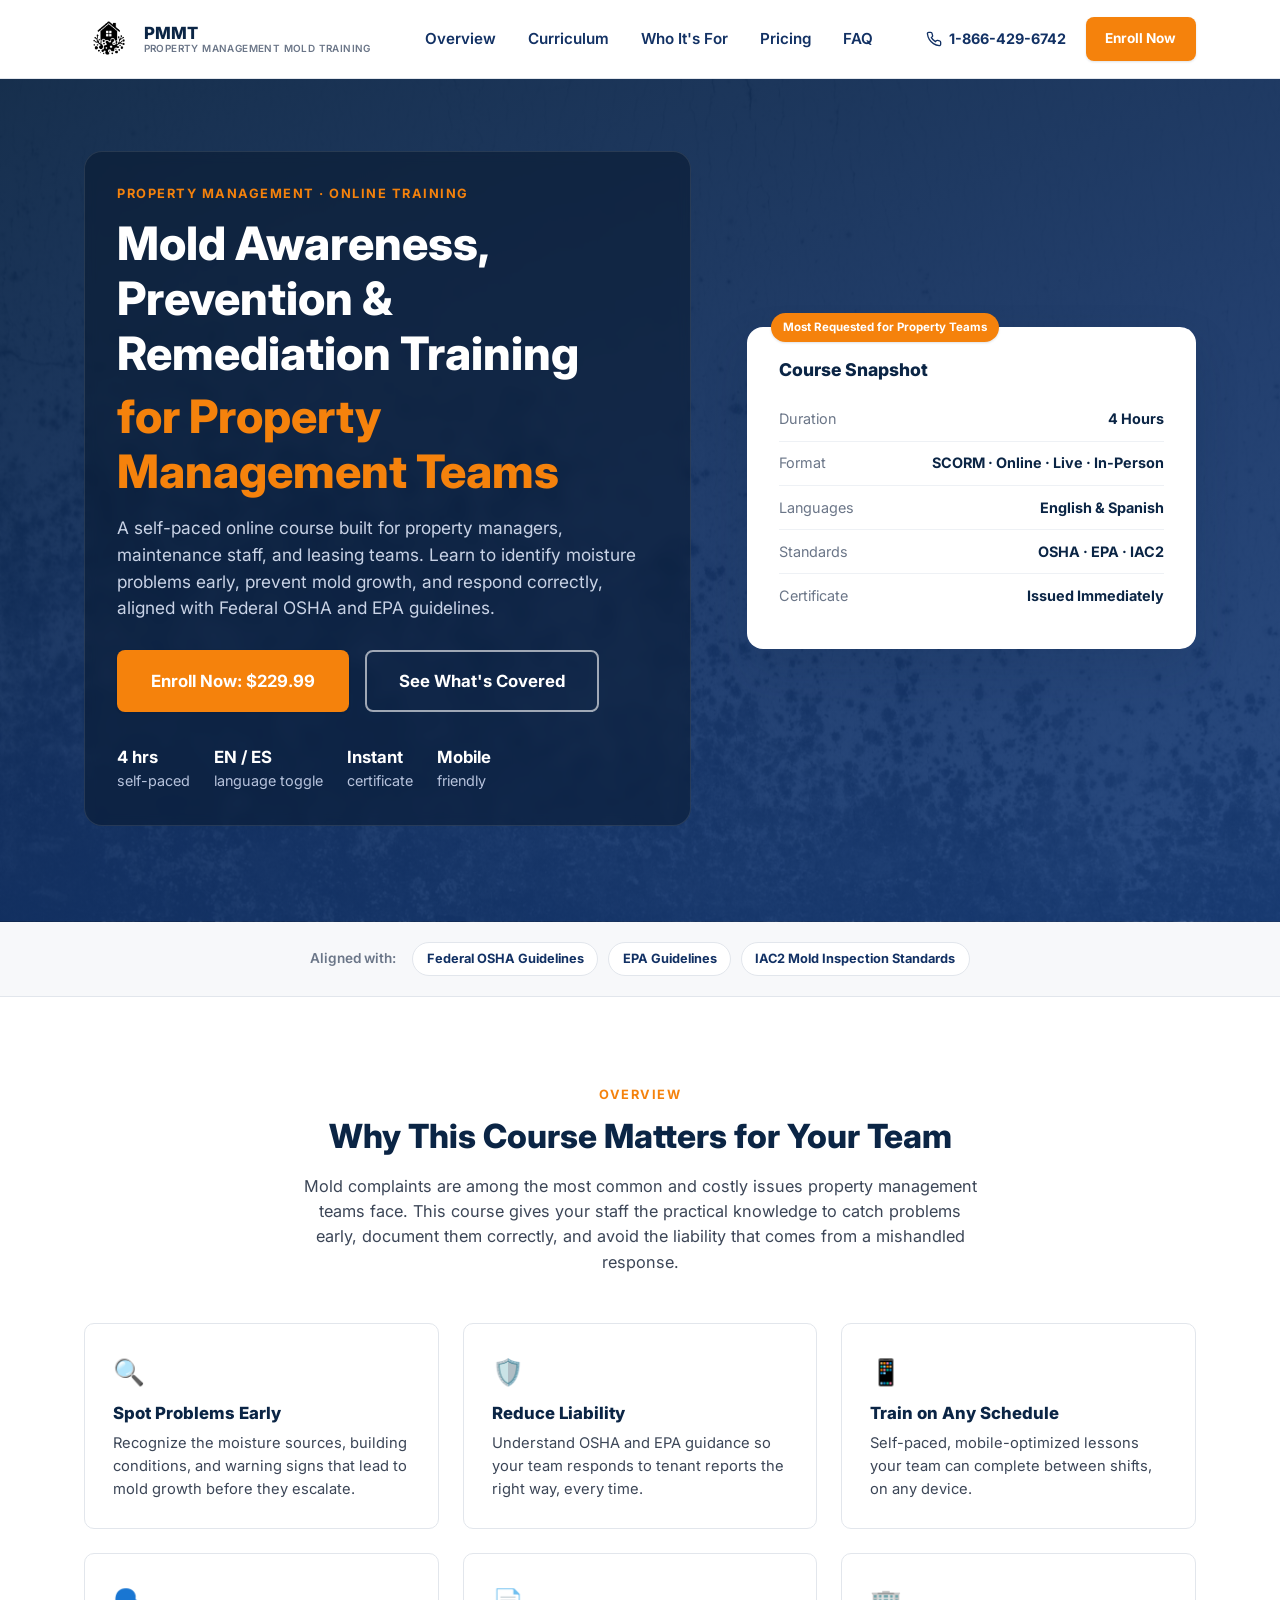
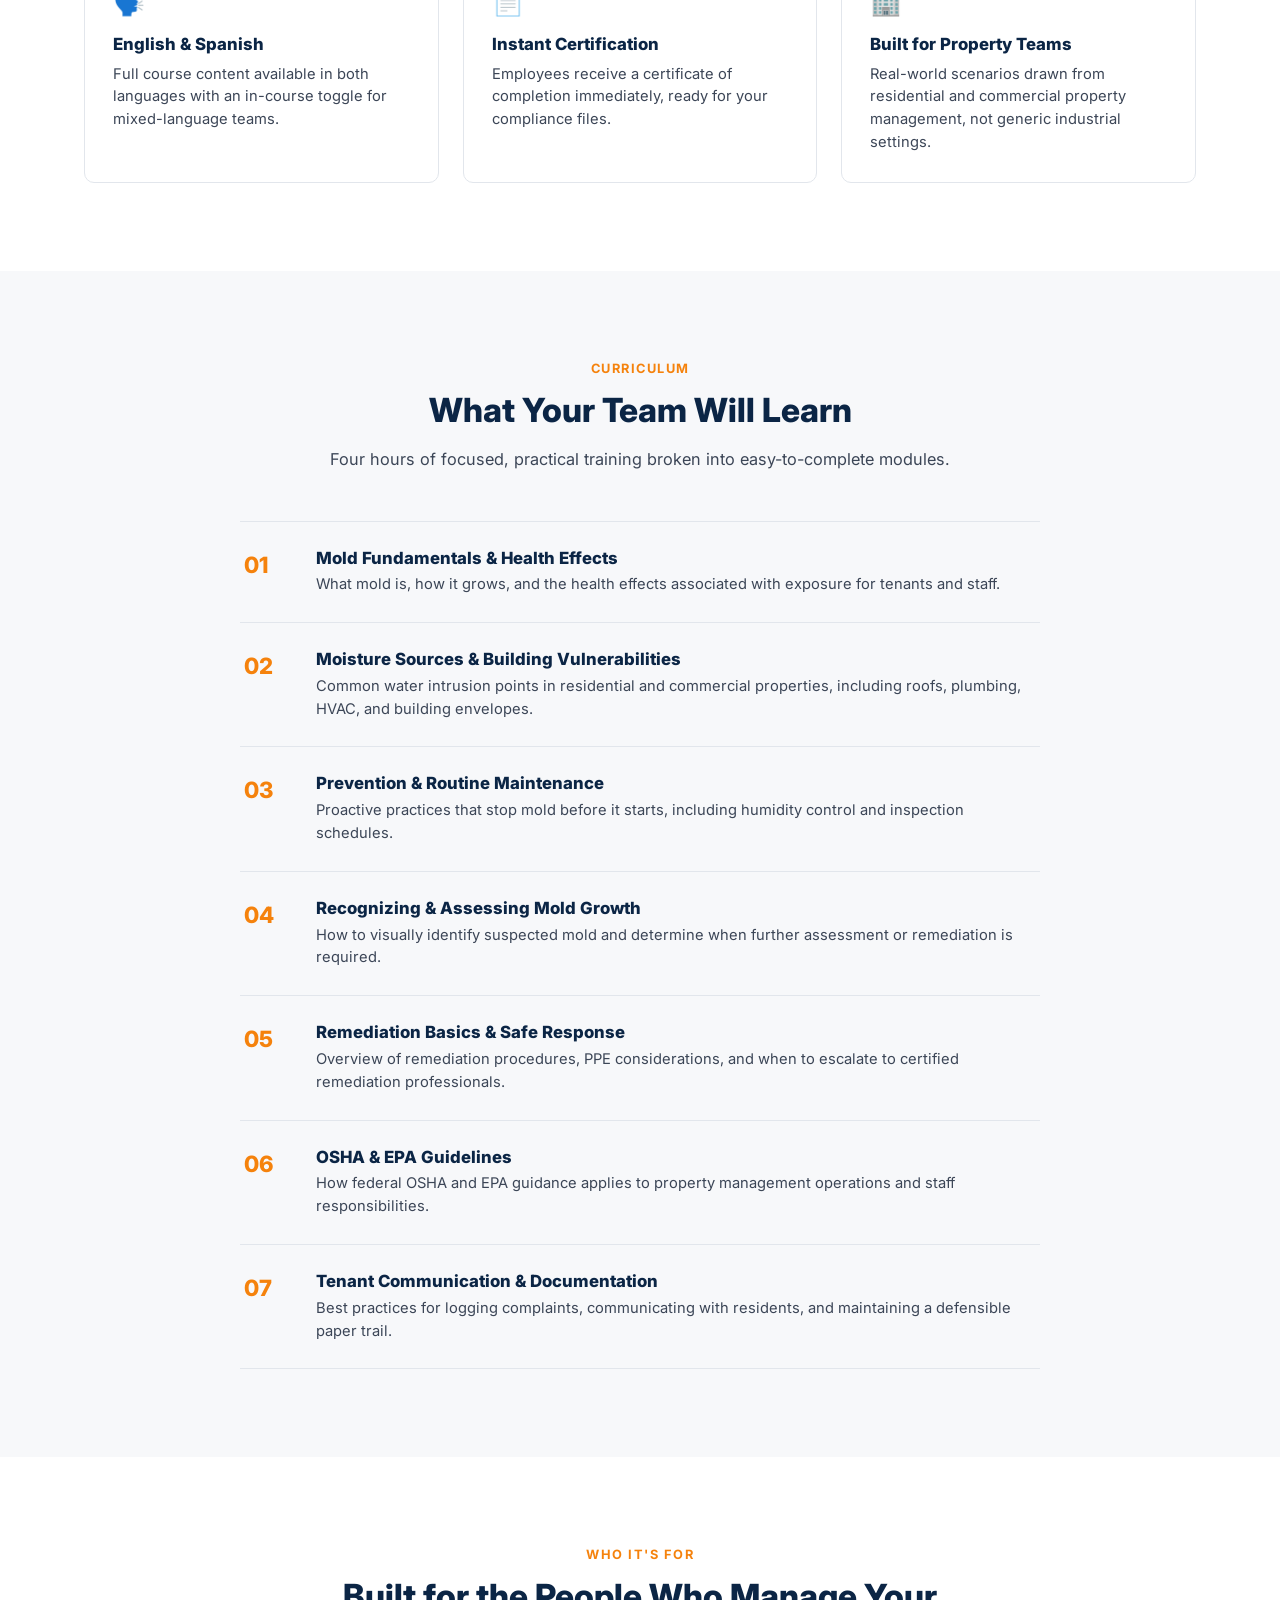
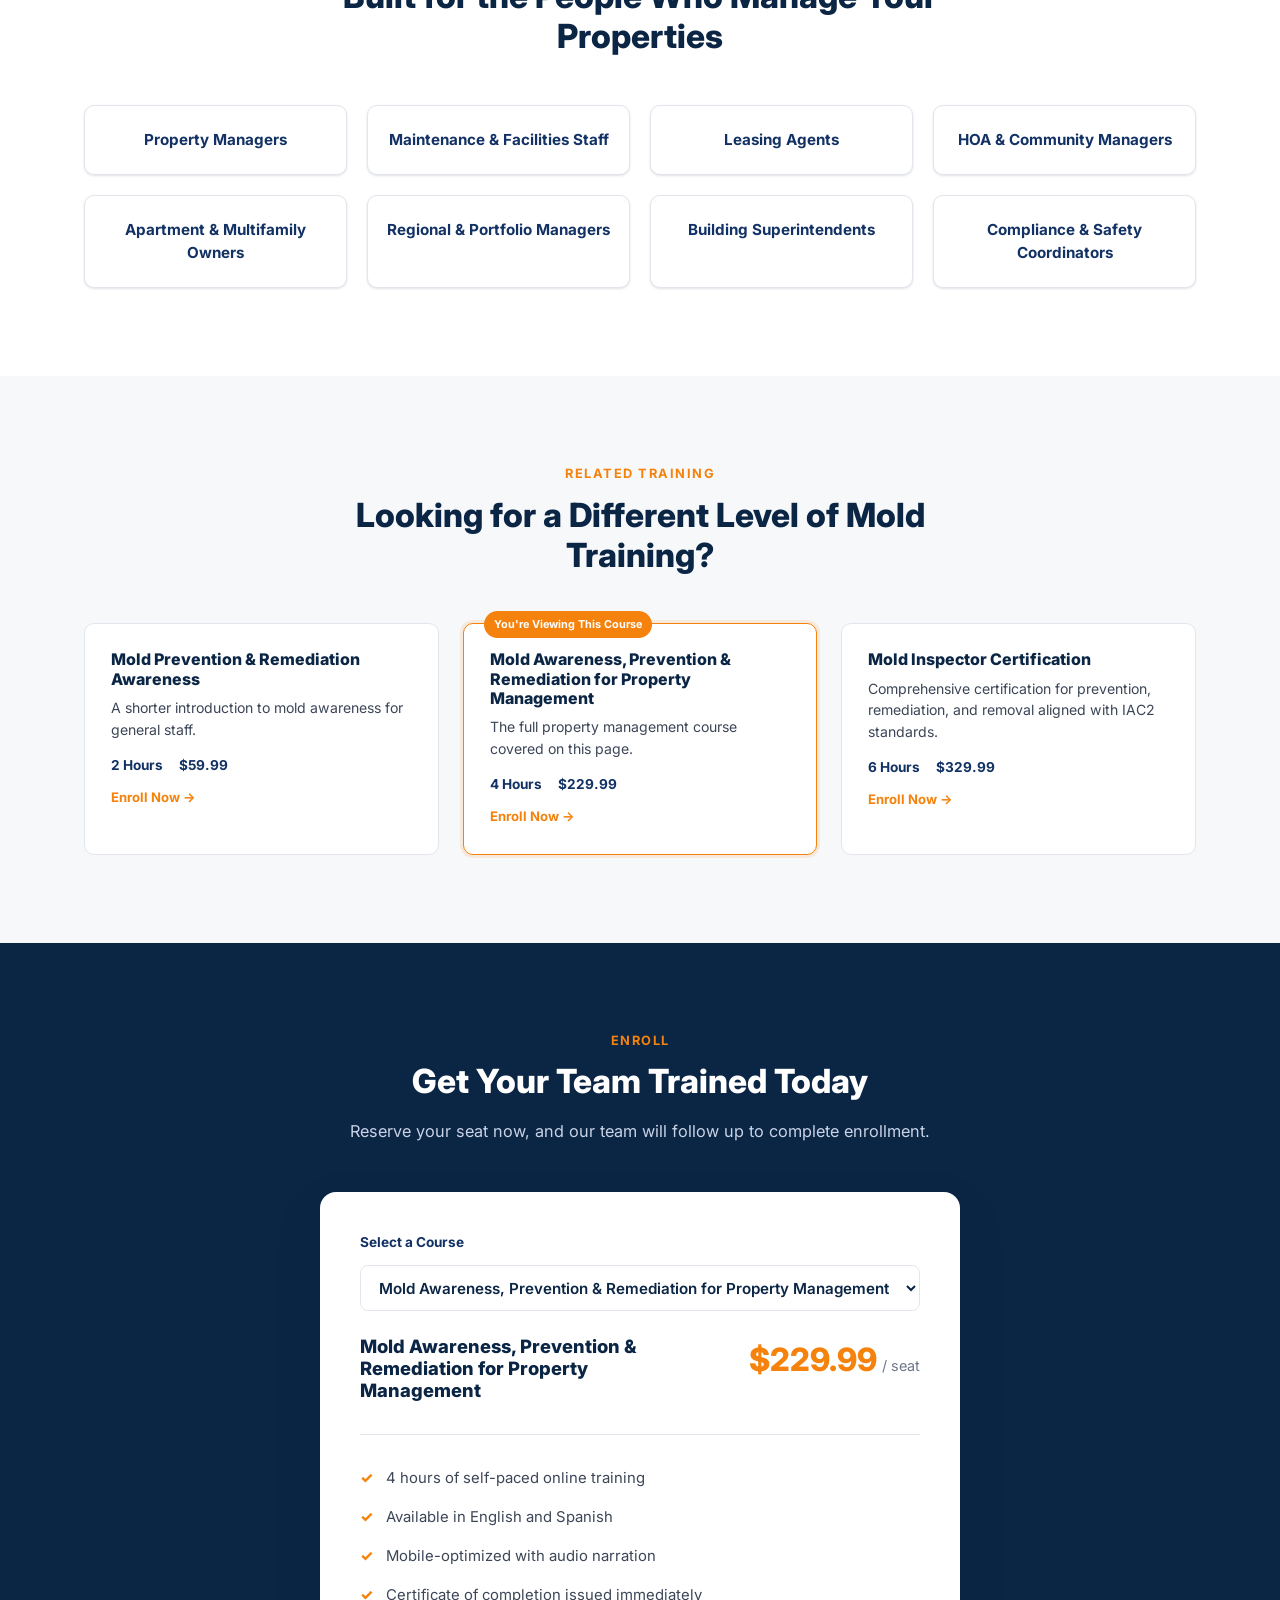
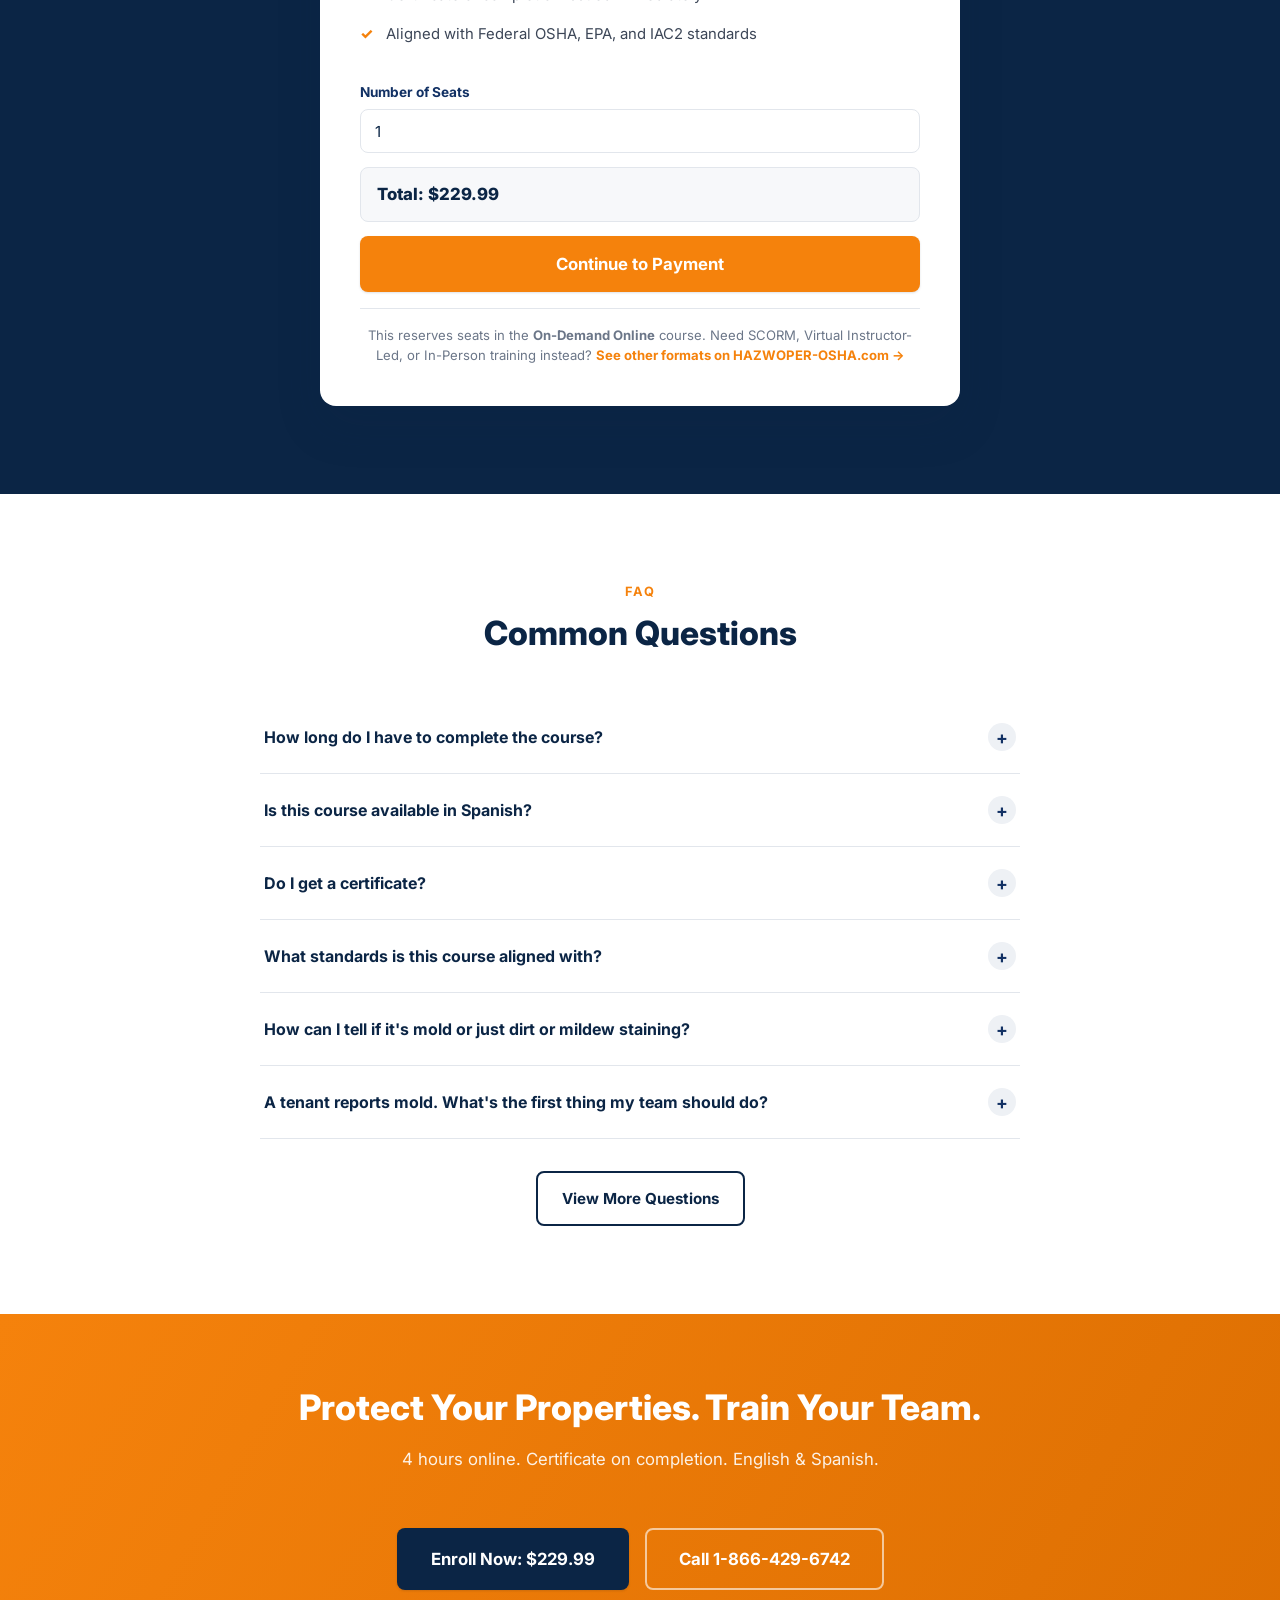
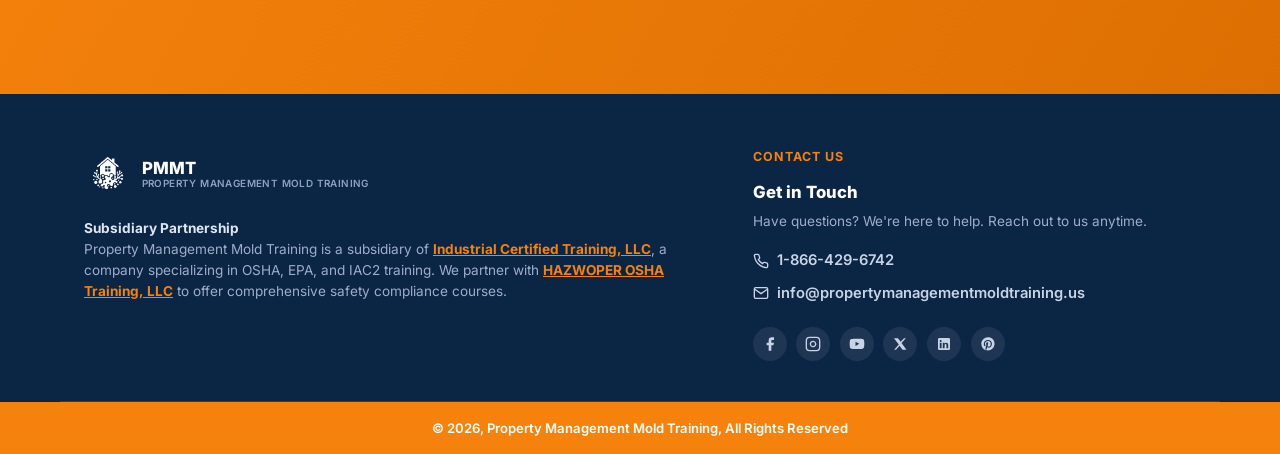
==== commit 4794d6b0: "Make the other 2 mold courses enrollable on this site Adds a course selector to the pricing card (Mo" ====
--- a/index.html
+++ b/index.html
@@ -20,7 +20,7 @@
 
 <link rel="preconnect" href="https://fonts.googleapis.com">
 <link href="https://fonts.googleapis.com/css2?family=Inter:wght@400;500;600;700;800&display=swap" rel="stylesheet">
-<link rel="stylesheet" href="css/styles.css">
+<link rel="stylesheet" href="css/styles.css?v=2">
 </head>
 <body>
 
@@ -251,23 +251,24 @@
         <h2>Looking for a Different Level of Mold Training?</h2>
       </div>
       <div class="grid-3 related-grid">
-        <a class="related-card" href="https://hazwoper-osha.com/online-courses/mold-prevention-and-remediation-awareness-training" target="_blank" rel="noopener">
+        <a class="related-card" href="#pricing" data-course="awareness">
           <h3>Mold Prevention &amp; Remediation Awareness</h3>
           <p>A shorter introduction to mold awareness for general staff.</p>
           <div class="related-meta"><span>2 Hours</span><span>$59.99</span></div>
-          <span class="related-link">View on HAZWOPER-OSHA.com &rarr;</span>
-        </a>
-        <div class="related-card related-card-current">
+          <span class="related-link">Enroll Now &rarr;</span>
+        </a>
+        <a class="related-card related-card-current" href="#pricing" data-course="pm-team">
           <div class="related-current-tag">You're Viewing This Course</div>
           <h3>Mold Awareness, Prevention &amp; Remediation for Property Management</h3>
           <p>The full property management course covered on this page.</p>
           <div class="related-meta"><span>4 Hours</span><span>$229.99</span></div>
-        </div>
-        <a class="related-card" href="https://hazwoper-osha.com/online-courses/mold-inspector-certification-for-prevention-remediation-and-removal-training" target="_blank" rel="noopener">
+          <span class="related-link">Enroll Now &rarr;</span>
+        </a>
+        <a class="related-card" href="#pricing" data-course="inspector">
           <h3>Mold Inspector Certification</h3>
           <p>Comprehensive certification for prevention, remediation, and removal aligned with IAC2 standards.</p>
           <div class="related-meta"><span>6 Hours</span><span>$329.99</span></div>
-          <span class="related-link">View on HAZWOPER-OSHA.com &rarr;</span>
+          <span class="related-link">Enroll Now &rarr;</span>
         </a>
       </div>
     </div>
@@ -283,8 +284,17 @@
       </div>
 
       <div class="pricing-card">
+        <div class="form-row course-select-row">
+          <label for="courseSelect">Select a Course</label>
+          <select id="courseSelect">
+            <option value="awareness" data-name="Mold Prevention &amp; Remediation Awareness" data-hours="2 hours" data-price="59.99">Mold Prevention &amp; Remediation Awareness (2 hours, $59.99)</option>
+            <option value="pm-team" data-name="Mold Awareness, Prevention &amp; Remediation for Property Management" data-hours="4 hours" data-price="229.99" selected>Mold Awareness, Prevention &amp; Remediation for Property Management (4 hours, $229.99)</option>
+            <option value="inspector" data-name="Mold Inspector Certification" data-hours="6 hours" data-price="329.99">Mold Inspector Certification (6 hours, $329.99)</option>
+          </select>
+        </div>
+
         <div class="pricing-card-top">
-          <h3>Mold Awareness, Prevention &amp; Remediation for Property Management</h3>
+          <h3 id="courseName">Mold Awareness, Prevention &amp; Remediation for Property Management</h3>
           <div class="price">
             <span class="price-original" id="priceOriginal" hidden>$229.99</span>
             <span class="price-current"><span class="price-amount" id="priceAmount">$229.99</span><span class="price-per">/ seat</span></span>
@@ -292,7 +302,7 @@
         </div>
 
         <ul class="pricing-features">
-          <li>4 hours of self-paced online training</li>
+          <li id="courseHours">4 hours of self-paced online training</li>
           <li>Available in English and Spanish</li>
           <li>Mobile-optimized with audio narration</li>
           <li>Certificate of completion issued immediately</li>
@@ -464,7 +474,7 @@
   </div>
 </footer>
 
-<script src="js/main.js"></script>
+<script src="js/main.js?v=2"></script>
 
 <!--Start of Tawk.to Script-->
 <script type="text/javascript">
--- a/css/styles.css
+++ b/css/styles.css
@@ -313,6 +313,22 @@
   padding:40px;
   box-shadow:var(--shadow-lg);
 }
+.course-select-row{margin-bottom:24px;}
+.course-select-row label{font-size:.85rem;font-weight:700;color:var(--navy-800);display:block;margin-bottom:6px;}
+.course-select-row select{
+  width:100%;
+  padding:.7rem .9rem;
+  border:1.5px solid var(--gray-200);
+  border-radius:8px;
+  font-size:.95rem;
+  font-family:inherit;
+  font-weight:600;
+  color:var(--navy-900);
+  background:var(--white);
+  cursor:pointer;
+}
+.course-select-row select:focus{outline:none;border-color:var(--orange-500);}
+
 .pricing-card-top{
   display:flex;justify-content:space-between;align-items:flex-start;gap:1rem;
   flex-wrap:wrap;
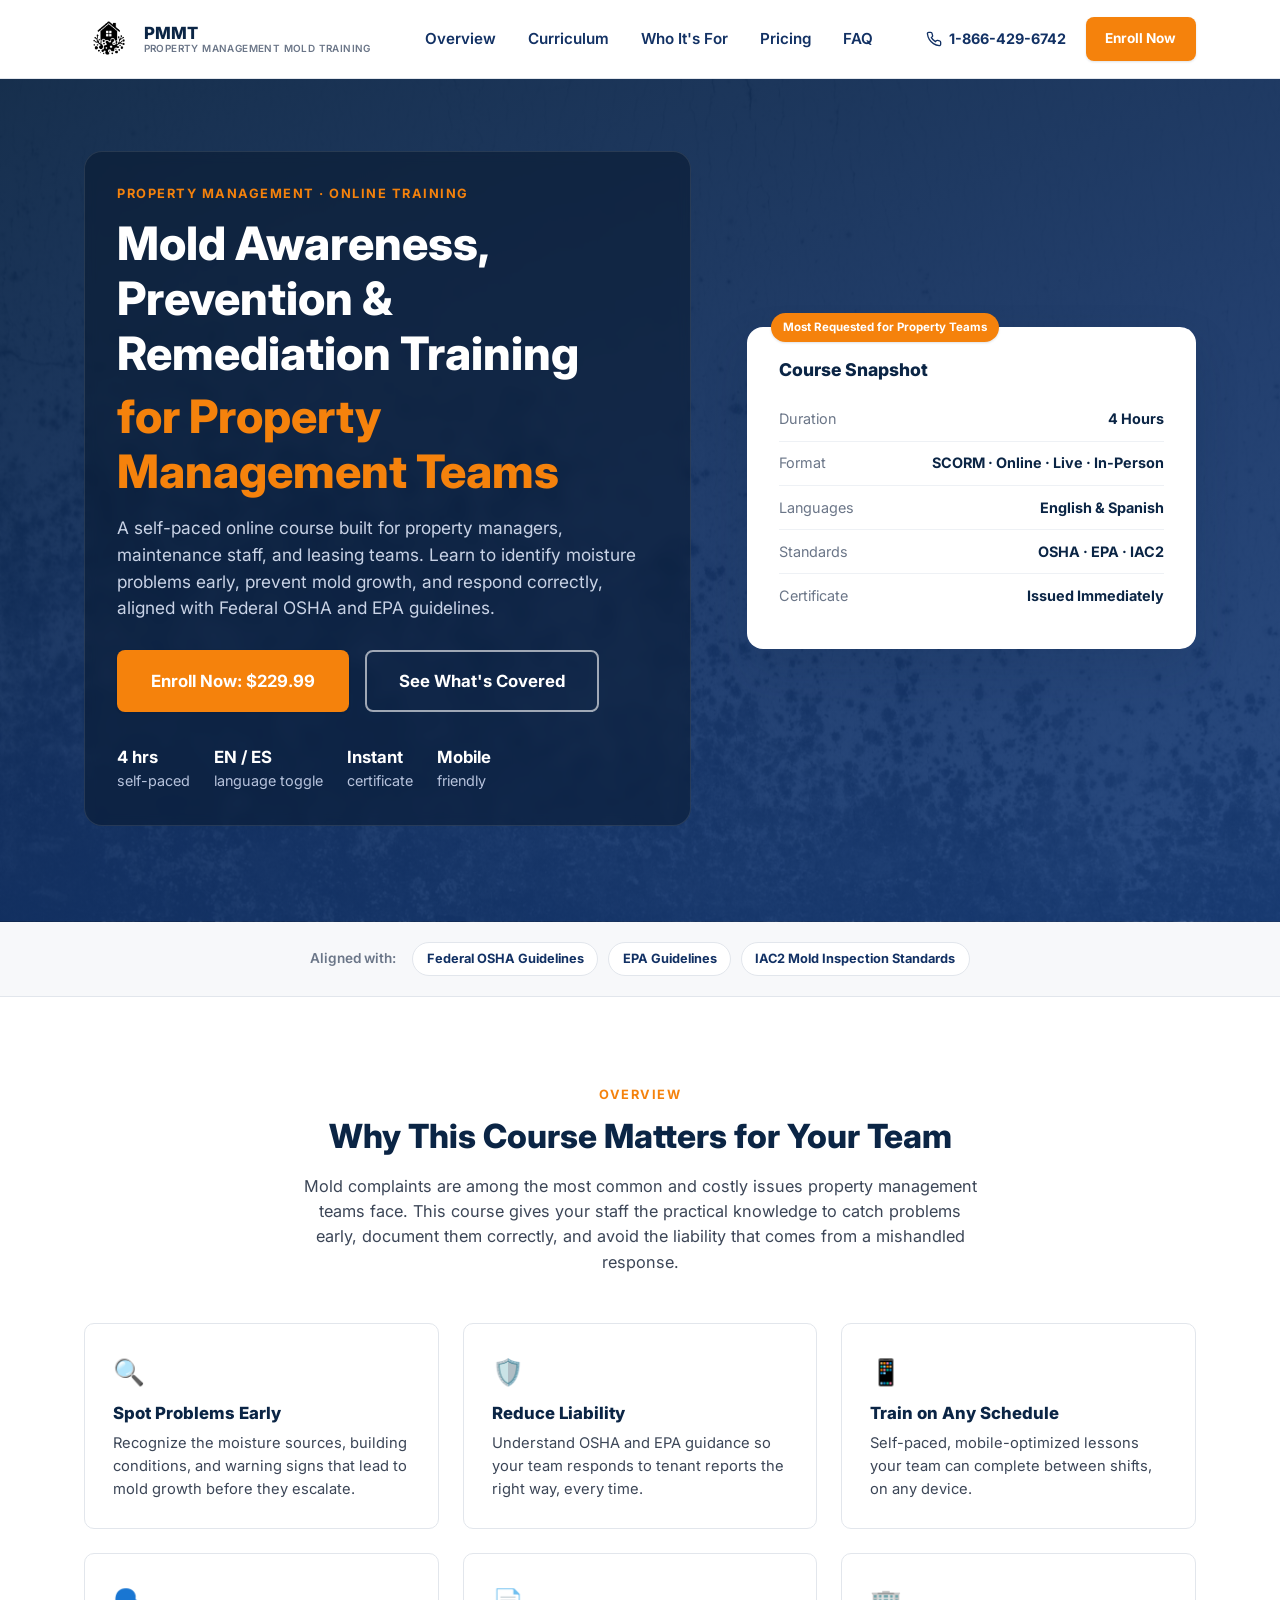
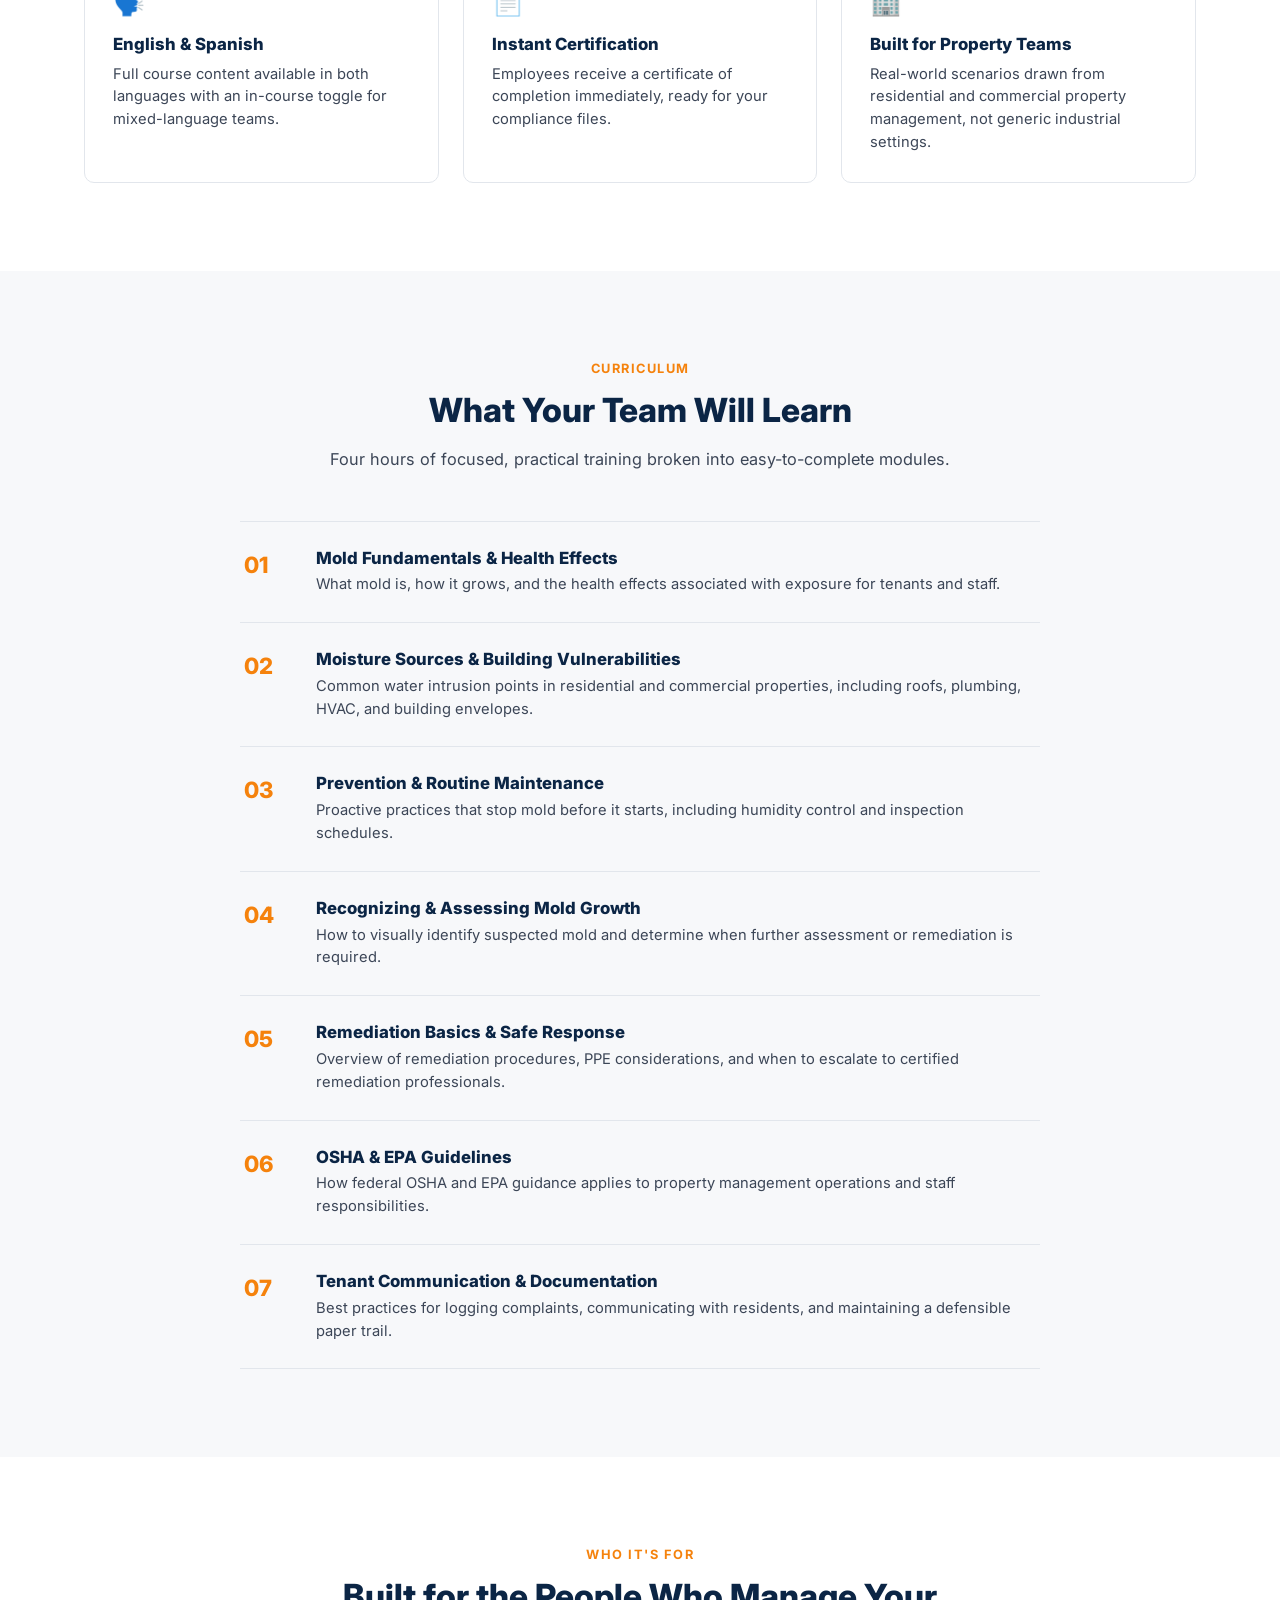
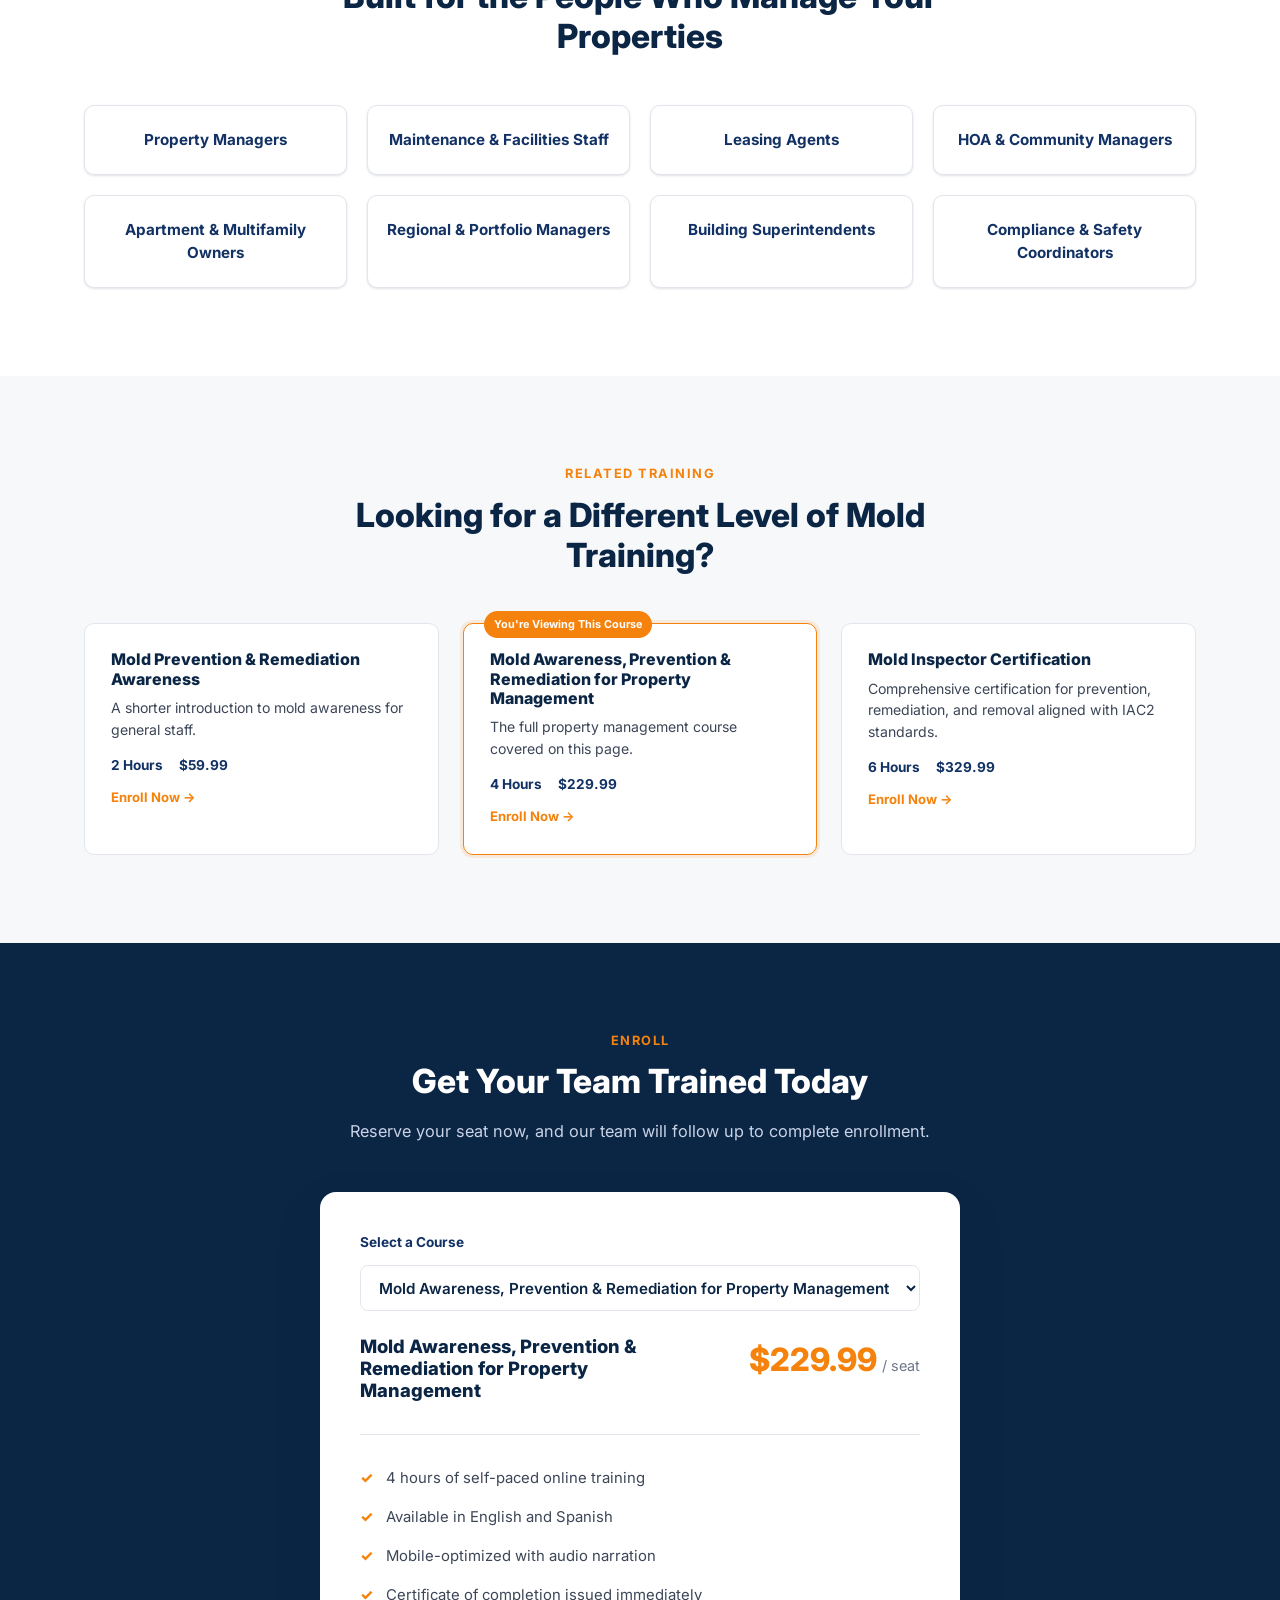
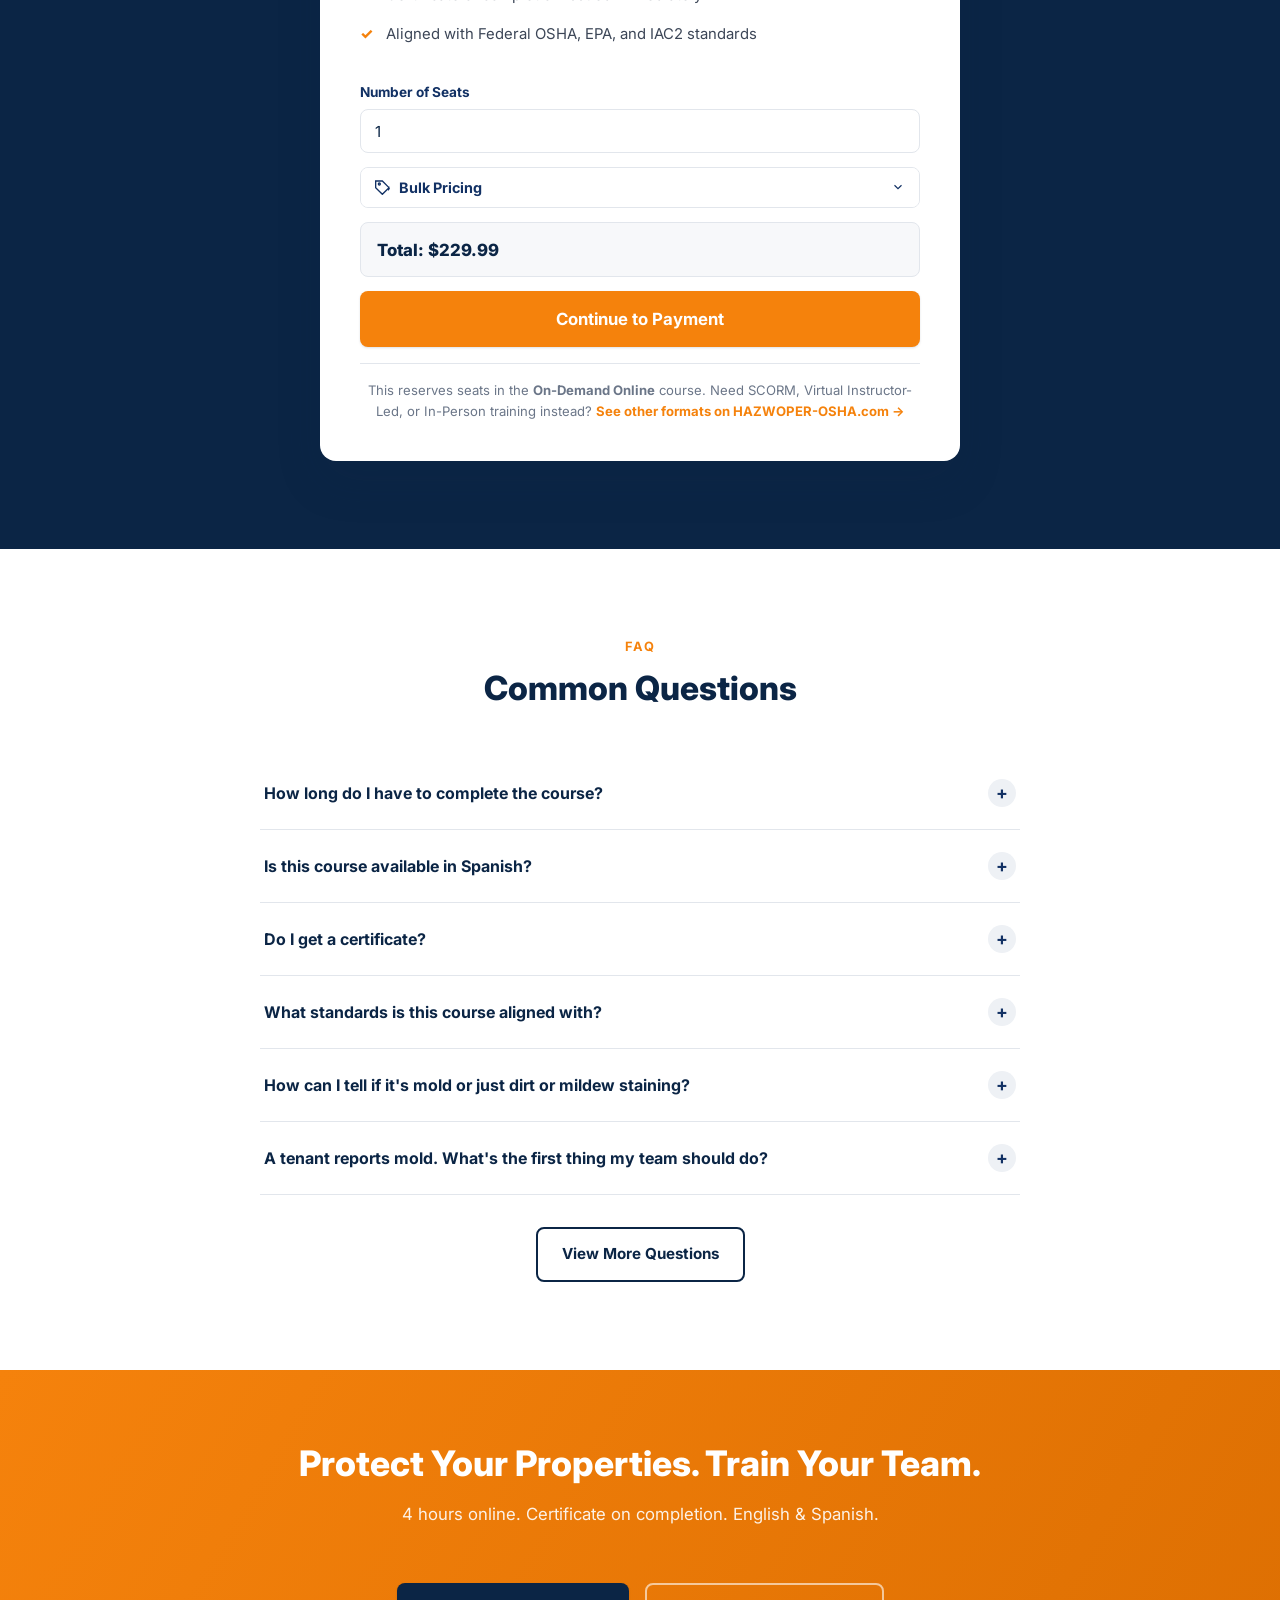
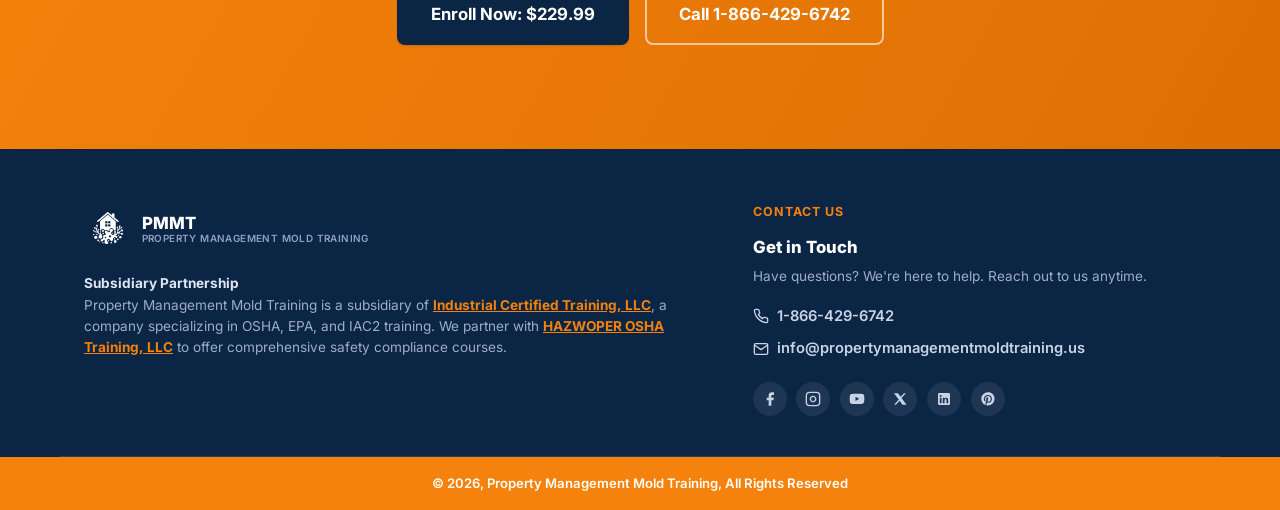
==== commit cfb82963: "Add bulk pricing feature to the enroll form Replaces the flat 5-tier discount with the full schedule" ====
--- a/index.html
+++ b/index.html
@@ -20,7 +20,7 @@
 
 <link rel="preconnect" href="https://fonts.googleapis.com">
 <link href="https://fonts.googleapis.com/css2?family=Inter:wght@400;500;600;700;800&display=swap" rel="stylesheet">
-<link rel="stylesheet" href="css/styles.css?v=2">
+<link rel="stylesheet" href="css/styles.css?v=3">
 </head>
 <body>
 
@@ -314,6 +314,23 @@
             <label for="seats">Number of Seats</label>
             <input type="number" id="seats" name="seats" min="1" value="1" required>
           </div>
+
+          <div class="bulk-pricing">
+            <button type="button" class="bulk-pricing-toggle" id="bulkPricingToggle" aria-expanded="false" aria-controls="bulkPricingPanel">
+              <svg width="16" height="16" viewBox="0 0 24 24" fill="none" stroke="currentColor" stroke-width="2"><path d="M20.59 13.41 11 22.99 1 13V3h10l9.59 9.59a2 2 0 0 1 0 2.82Z"/><circle cx="6.5" cy="7.5" r="1.5"/></svg>
+              <span>Bulk Pricing</span>
+              <svg class="bulk-pricing-chevron" width="14" height="14" viewBox="0 0 24 24" fill="none" stroke="currentColor" stroke-width="2"><polyline points="6 9 12 15 18 9"/></svg>
+            </button>
+            <div class="bulk-pricing-panel" id="bulkPricingPanel" hidden>
+              <table class="bulk-pricing-table">
+                <thead>
+                  <tr><th>Seats</th><th>Per Seat</th></tr>
+                </thead>
+                <tbody id="bulkPricingBody"></tbody>
+              </table>
+            </div>
+          </div>
+
           <div class="form-total" id="formTotal">Total: $229.99</div>
           <button type="submit" class="btn btn-primary btn-block btn-lg">Continue to Payment</button>
         </form>
@@ -474,7 +491,7 @@
   </div>
 </footer>
 
-<script src="js/main.js?v=2"></script>
+<script src="js/main.js?v=3"></script>
 
 <!--Start of Tawk.to Script-->
 <script type="text/javascript">
--- a/css/styles.css
+++ b/css/styles.css
@@ -375,6 +375,52 @@
 }
 .form-row input:focus{outline:none;border-color:var(--orange-500);}
 .form-note{font-size:.78rem;color:var(--gray-500);text-align:center;margin:.5rem 0 0;}
+
+.bulk-pricing{
+  border:1.5px solid var(--gray-200);
+  border-radius:8px;
+  overflow:hidden;
+}
+.bulk-pricing-toggle{
+  width:100%;
+  display:flex;align-items:center;gap:.5rem;
+  padding:.7rem .9rem;
+  background:var(--white);
+  border:none;
+  cursor:pointer;
+  font-family:inherit;font-size:.9rem;font-weight:700;
+  color:var(--navy-800);
+  text-align:left;
+}
+.bulk-pricing-toggle svg{flex-shrink:0;}
+.bulk-pricing-toggle span{flex:1;}
+.bulk-pricing-chevron{transition:transform .2s ease;}
+.bulk-pricing-toggle[aria-expanded="true"] .bulk-pricing-chevron{transform:rotate(180deg);}
+.bulk-pricing-toggle:hover{color:var(--orange-500);}
+.bulk-pricing-panel{
+  border-top:1px solid var(--gray-200);
+  padding:.5rem .9rem;
+}
+.bulk-pricing-table{width:100%;border-collapse:collapse;font-size:.85rem;}
+.bulk-pricing-table th{
+  text-align:left;
+  padding:.4rem .3rem;
+  font-size:.72rem;text-transform:uppercase;letter-spacing:.4px;
+  color:var(--gray-500);
+  border-bottom:1px solid var(--gray-200);
+}
+.bulk-pricing-table th:last-child,
+.bulk-pricing-table td:last-child{text-align:right;}
+.bulk-pricing-table td{
+  padding:.45rem .3rem;
+  color:var(--gray-700);
+  border-bottom:1px solid var(--gray-100);
+}
+.bulk-pricing-table tr:last-child td{border-bottom:none;}
+.bulk-pricing-table td:last-child{font-weight:700;color:var(--navy-900);}
+.bulk-pricing-table tr.active{background:rgba(245,130,12,.08);}
+.bulk-pricing-table tr.active td{color:var(--navy-900);font-weight:800;}
+.bulk-pricing-table tr.active td:last-child{color:var(--orange-500);}
 .format-note{
   font-size:.82rem;color:var(--gray-500);
   text-align:center;
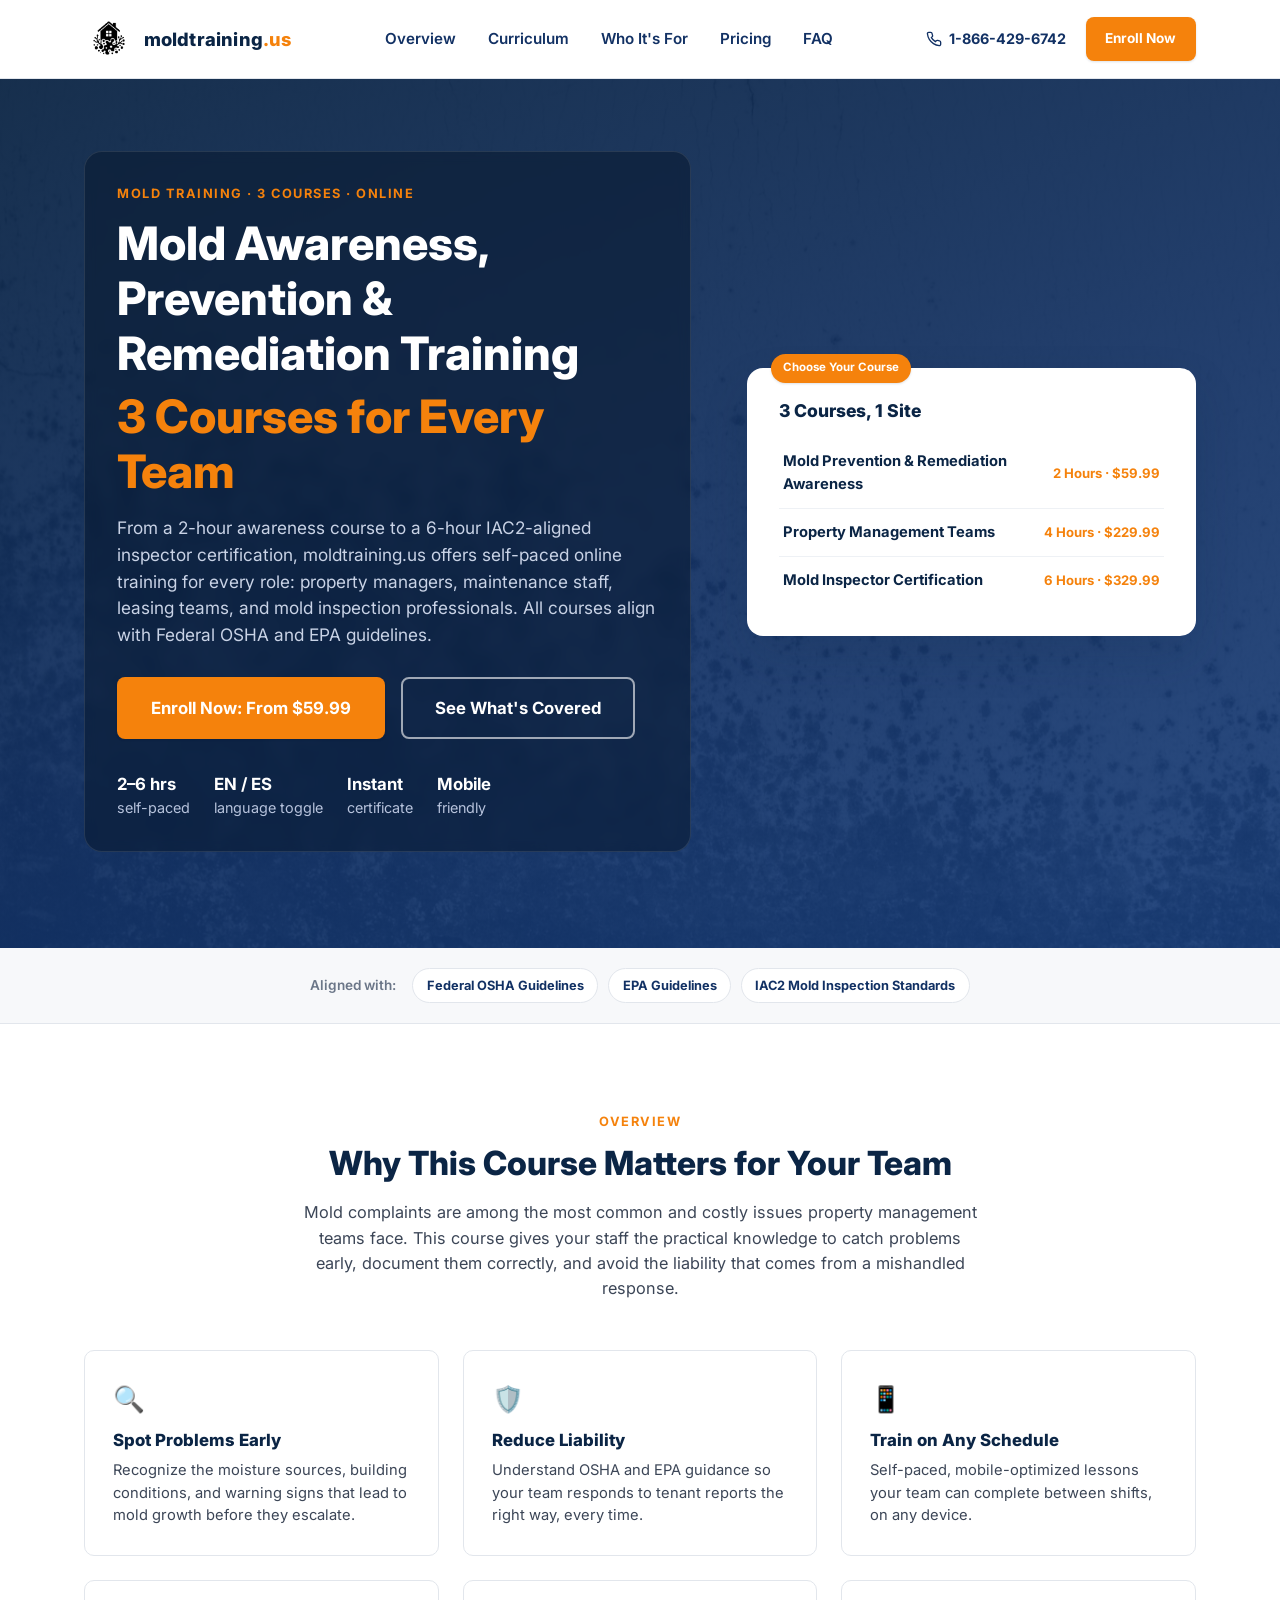
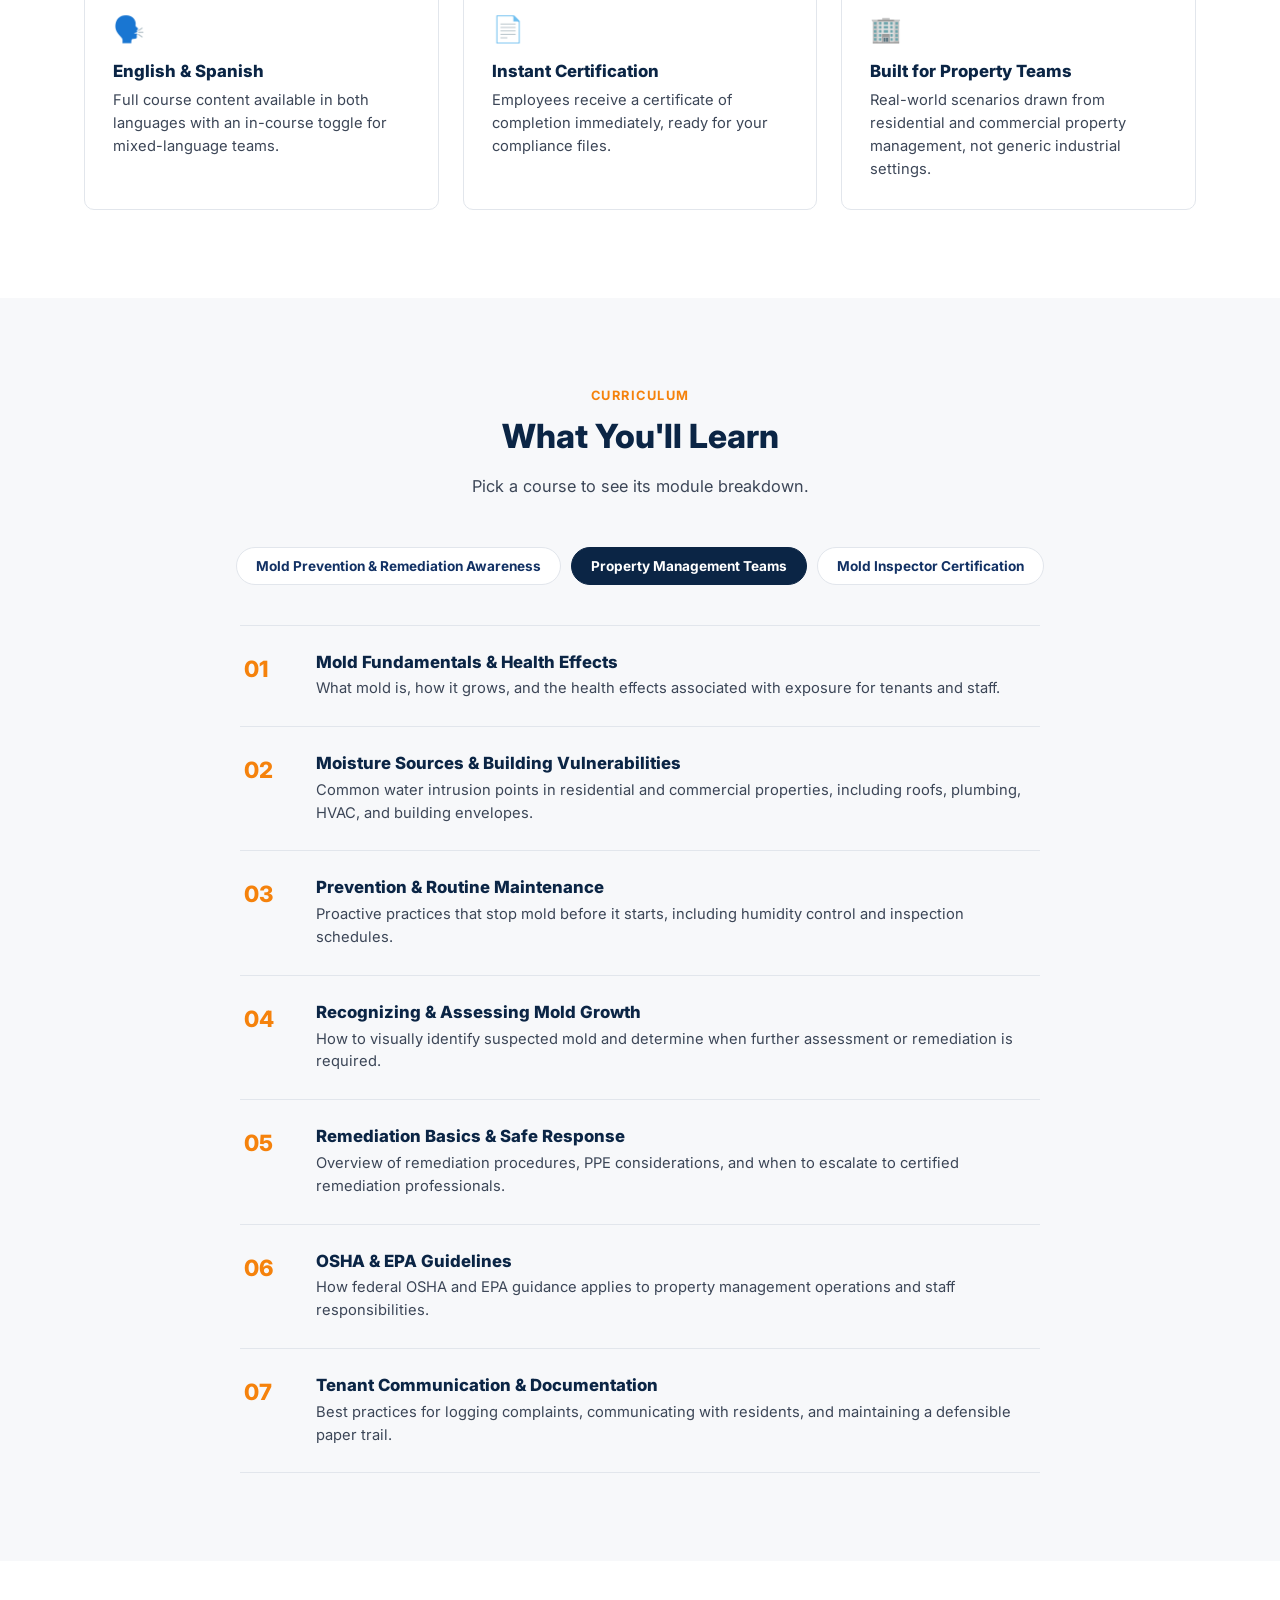
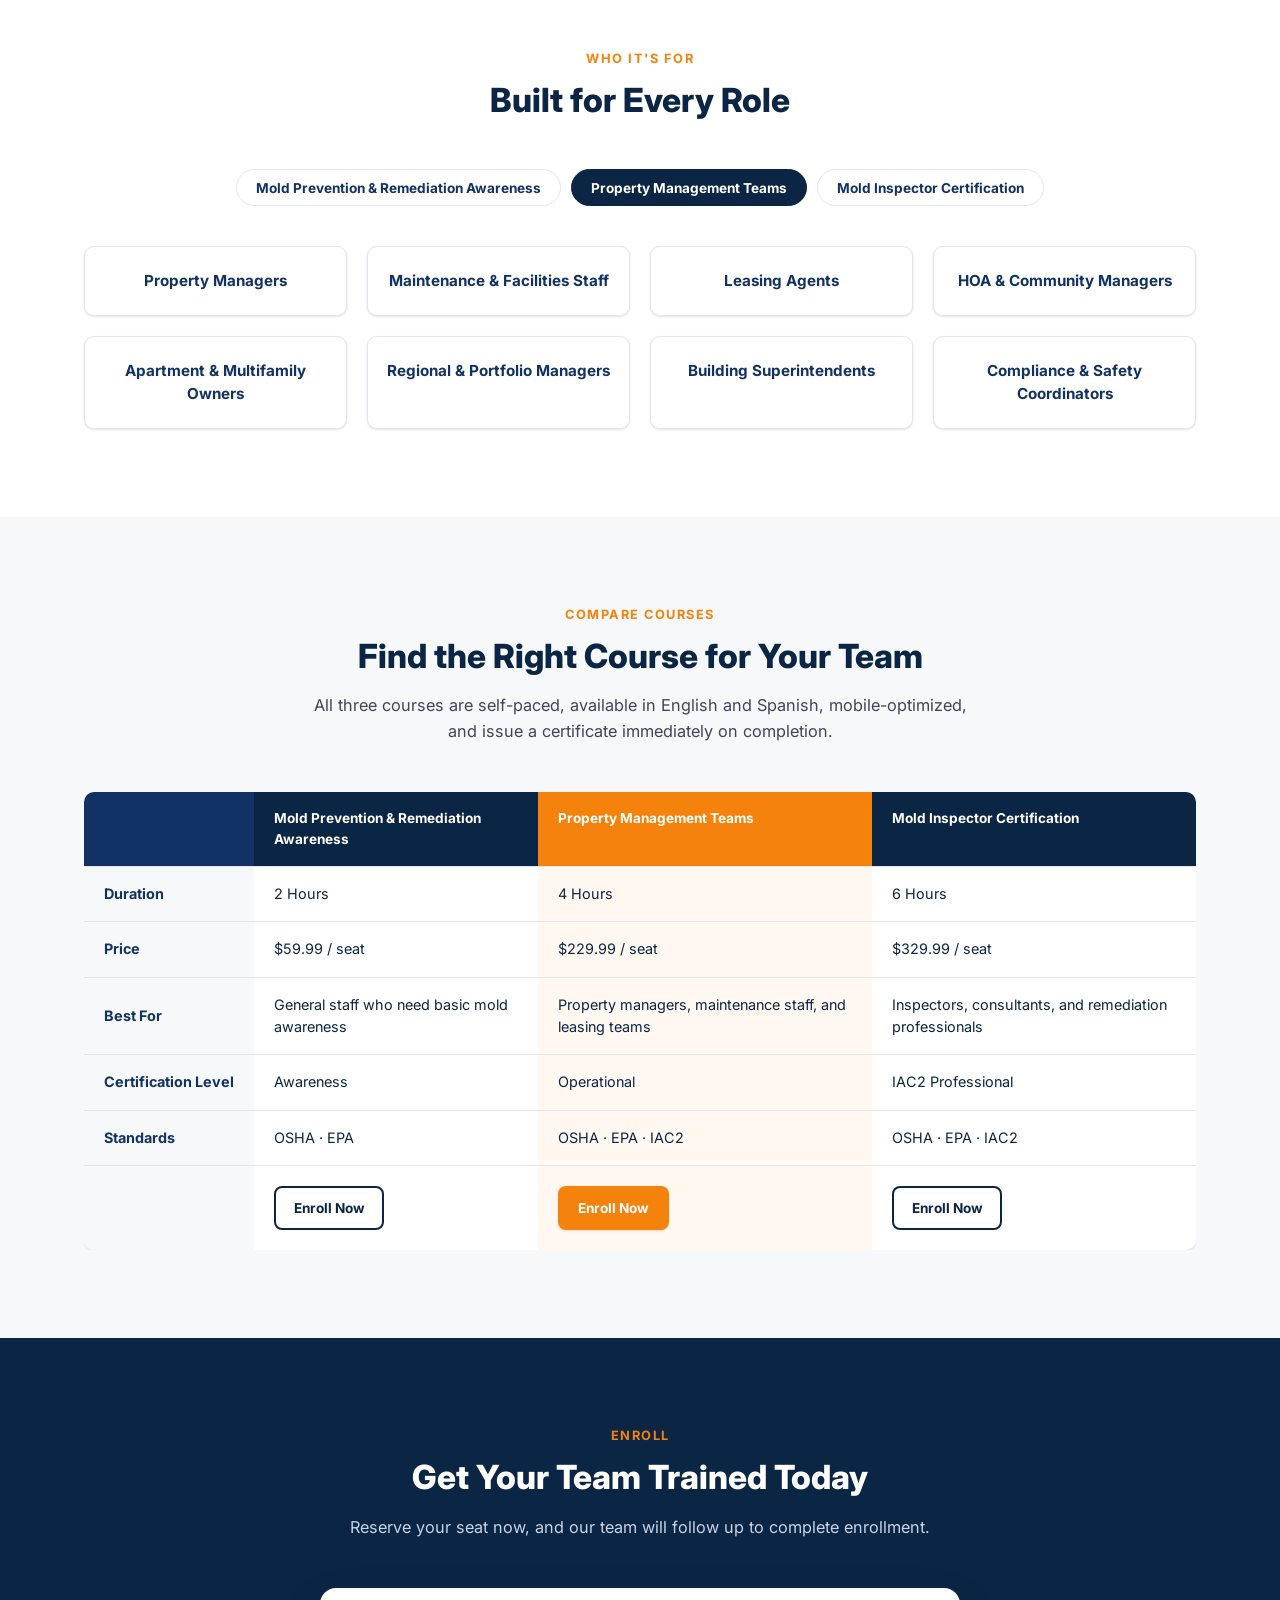
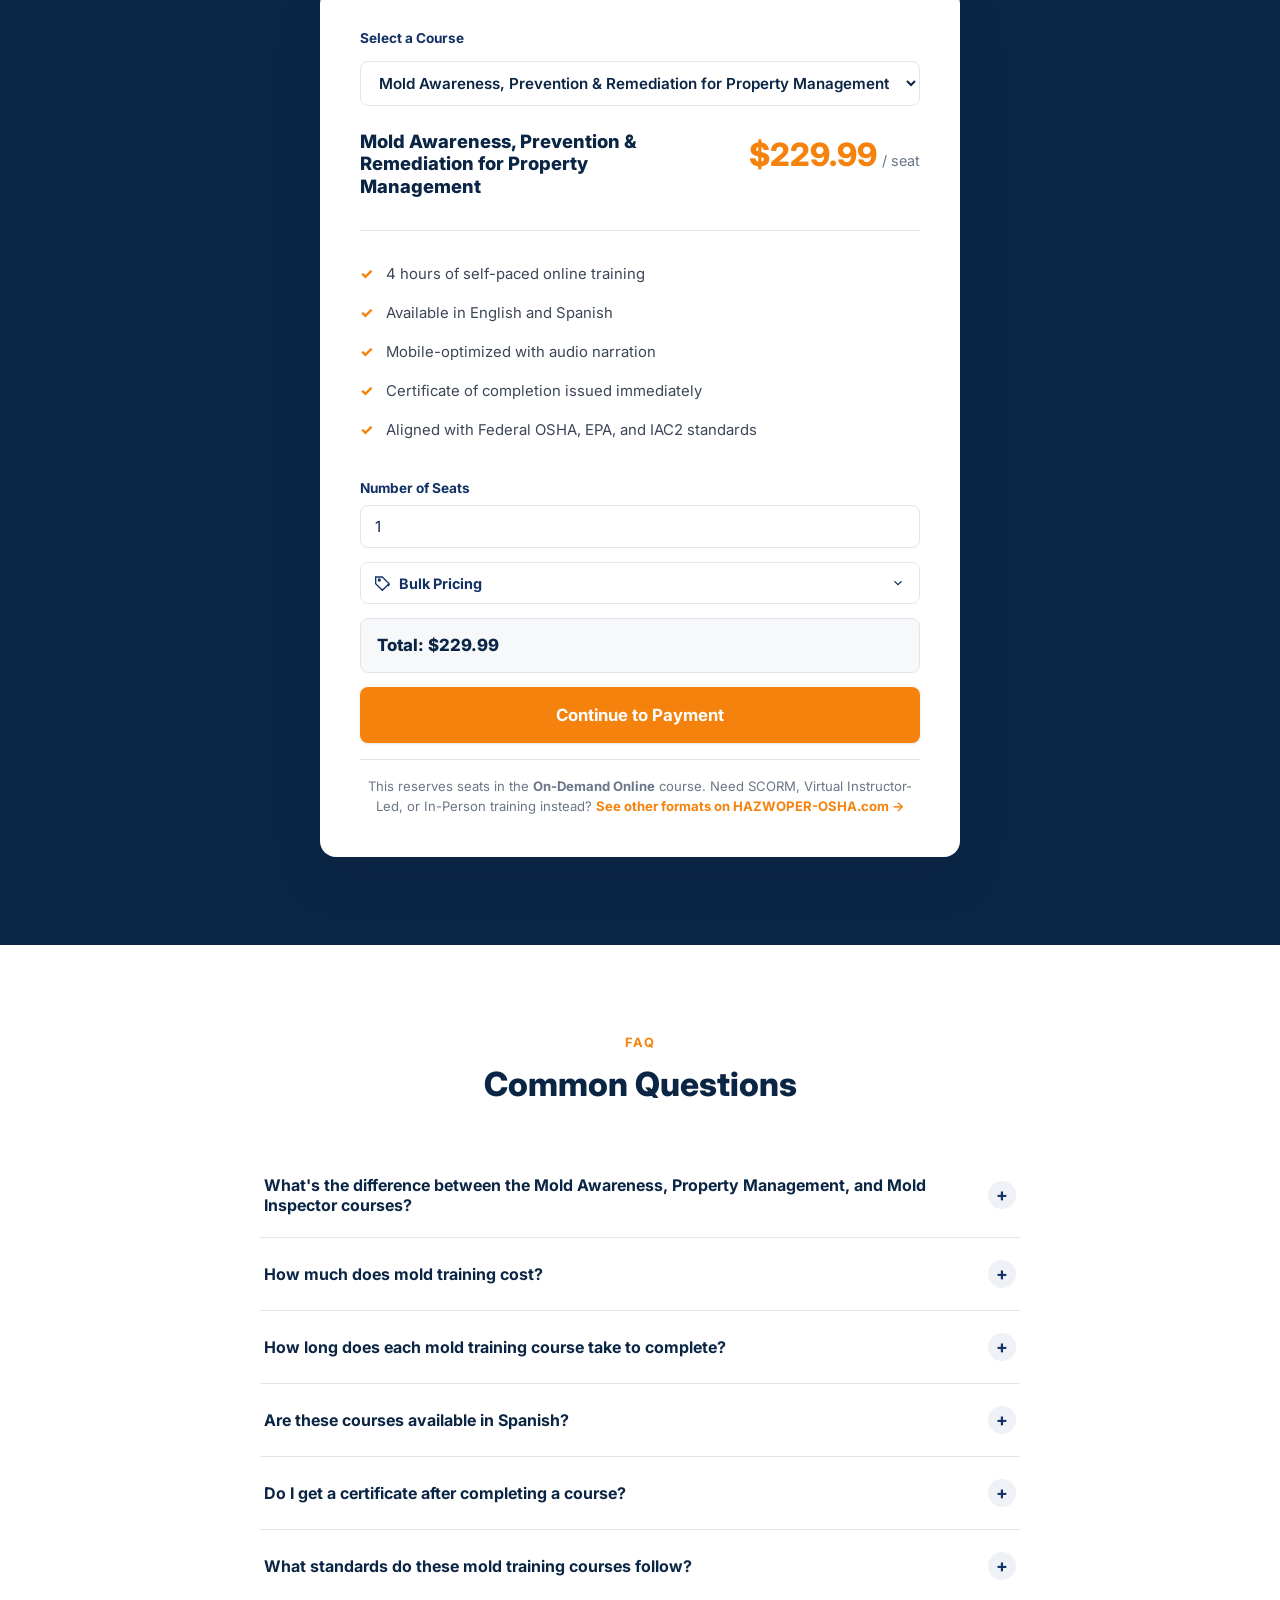
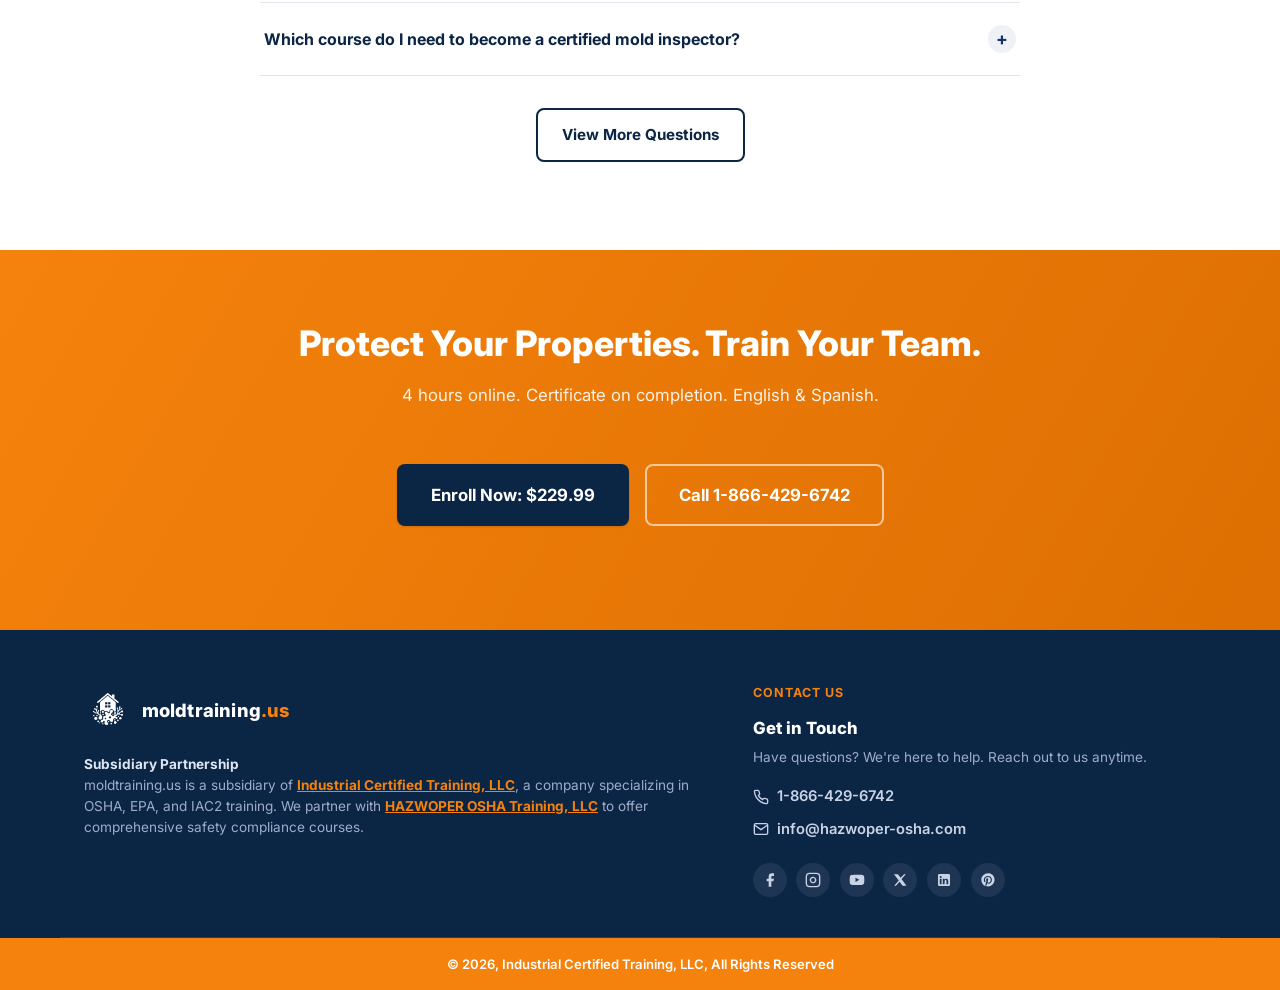
==== commit 103f2baf: "Rebrand to moldtraining.us and expand homepage to cover all 3 courses - Header/footer logo: single-l" ====
--- a/index.html
+++ b/index.html
@@ -3,24 +3,179 @@
 <head>
 <meta charset="UTF-8">
 <meta name="viewport" content="width=device-width, initial-scale=1.0">
-<title>Mold Awareness, Prevention &amp; Remediation Training for Property Management Teams | Property Management Mold Training (PMMT)</title>
-<meta name="description" content="4-hour OSHA &amp; EPA aligned online mold awareness, prevention, and remediation course built for property management teams, from Property Management Mold Training (PMMT). Self-paced, mobile-friendly, instant certificate. English &amp; Spanish.">
+<title>Mold Awareness, Prevention &amp; Remediation Training | moldtraining.us</title>
+<meta name="description" content="Online mold training for every role: 2-hour Mold Awareness, 4-hour Property Management, and 6-hour IAC2 Mold Inspector Certification. Self-paced, mobile-friendly, instant certificate. English &amp; Spanish. Aligned with Federal OSHA and EPA guidelines.">
 <link rel="icon" type="image/png" href="images/pmmt-logo.png">
 <link rel="apple-touch-icon" href="images/pmmt-logo.png">
 
 <meta property="og:type" content="website">
-<meta property="og:title" content="Mold Awareness, Prevention &amp; Remediation Training for Property Management Teams">
-<meta property="og:description" content="4-hour OSHA &amp; EPA aligned online mold awareness, prevention, and remediation course built for property management teams. Self-paced, mobile-friendly, instant certificate. English &amp; Spanish.">
+<meta property="og:title" content="Mold Awareness, Prevention &amp; Remediation Training | moldtraining.us">
+<meta property="og:description" content="Online mold training for every role: 2-hour Mold Awareness, 4-hour Property Management, and 6-hour IAC2 Mold Inspector Certification. Self-paced, mobile-friendly, instant certificate. English &amp; Spanish.">
 <meta property="og:image" content="https://raw.githubusercontent.com/MrPress-Automation/PropertyManagementMoldTraining/main/images/pmmt-logo.png">
-<meta property="og:url" content="https://github.com/MrPress-Automation/PropertyManagementMoldTraining">
+<meta property="og:url" content="https://moldtraining.us/">
 <meta name="twitter:card" content="summary_large_image">
-<meta name="twitter:title" content="Mold Awareness, Prevention &amp; Remediation Training for Property Management Teams">
-<meta name="twitter:description" content="4-hour OSHA &amp; EPA aligned online mold awareness, prevention, and remediation course built for property management teams.">
+<meta name="twitter:title" content="Mold Awareness, Prevention &amp; Remediation Training | moldtraining.us">
+<meta name="twitter:description" content="Online mold training for every role: 2-hour Mold Awareness, 4-hour Property Management, and 6-hour IAC2 Mold Inspector Certification.">
 <meta name="twitter:image" content="https://raw.githubusercontent.com/MrPress-Automation/PropertyManagementMoldTraining/main/images/pmmt-logo.png">
 
 <link rel="preconnect" href="https://fonts.googleapis.com">
 <link href="https://fonts.googleapis.com/css2?family=Inter:wght@400;500;600;700;800&display=swap" rel="stylesheet">
-<link rel="stylesheet" href="css/styles.css?v=3">
+<link rel="stylesheet" href="css/styles.css?v=5">
+
+<script type="application/ld+json">
+{
+  "@context": "https://schema.org",
+  "@graph": [
+    {
+      "@type": "Organization",
+      "@id": "https://moldtraining.us/#organization",
+      "name": "moldtraining.us",
+      "url": "https://moldtraining.us/",
+      "logo": "https://moldtraining.us/images/pmmt-logo.png",
+      "telephone": "+1-866-429-6742",
+      "email": "info@hazwoper-osha.com",
+      "parentOrganization": {
+        "@type": "Organization",
+        "name": "Industrial Certified Training, LLC",
+        "url": "https://ictraining.us/"
+      },
+      "sameAs": [
+        "https://www.facebook.com/HazwoperOsha/",
+        "https://www.instagram.com/hazwoper_osha_training/?hl=en",
+        "https://www.youtube.com/@hazwoper-osha",
+        "https://twitter.com/HazwoperOsha",
+        "https://www.linkedin.com/company/hazwoper-osha",
+        "https://www.pinterest.com/hazwoperosha/"
+      ]
+    },
+    {
+      "@type": "WebSite",
+      "@id": "https://moldtraining.us/#website",
+      "url": "https://moldtraining.us/",
+      "name": "moldtraining.us",
+      "publisher": { "@id": "https://moldtraining.us/#organization" }
+    },
+    {
+      "@type": "Course",
+      "name": "Mold Prevention & Remediation Awareness",
+      "description": "A 2-hour introduction to mold awareness for general staff, covering mold basics, health effects, common moisture sources, and basic prevention habits.",
+      "provider": { "@id": "https://moldtraining.us/#organization" },
+      "hasCourseInstance": {
+        "@type": "CourseInstance",
+        "courseMode": "online",
+        "courseWorkload": "PT2H"
+      },
+      "offers": {
+        "@type": "Offer",
+        "price": "59.99",
+        "priceCurrency": "USD",
+        "category": "Paid",
+        "availability": "https://schema.org/InStock",
+        "url": "https://moldtraining.us/#pricing"
+      }
+    },
+    {
+      "@type": "Course",
+      "name": "Mold Awareness, Prevention & Remediation Training for Property Management Teams",
+      "description": "A 4-hour, self-paced online course built for property managers, maintenance staff, and leasing teams, aligned with Federal OSHA and EPA guidelines.",
+      "provider": { "@id": "https://moldtraining.us/#organization" },
+      "hasCourseInstance": {
+        "@type": "CourseInstance",
+        "courseMode": "online",
+        "courseWorkload": "PT4H"
+      },
+      "offers": {
+        "@type": "Offer",
+        "price": "229.99",
+        "priceCurrency": "USD",
+        "category": "Paid",
+        "availability": "https://schema.org/InStock",
+        "url": "https://moldtraining.us/#pricing"
+      }
+    },
+    {
+      "@type": "Course",
+      "name": "Mold Inspector Certification",
+      "description": "A 6-hour certification course for prevention, remediation, and removal, aligned with IAC2 Mold Inspection Standards of Practice.",
+      "provider": { "@id": "https://moldtraining.us/#organization" },
+      "hasCourseInstance": {
+        "@type": "CourseInstance",
+        "courseMode": "online",
+        "courseWorkload": "PT6H"
+      },
+      "offers": {
+        "@type": "Offer",
+        "price": "329.99",
+        "priceCurrency": "USD",
+        "category": "Paid",
+        "availability": "https://schema.org/InStock",
+        "url": "https://moldtraining.us/#pricing"
+      }
+    },
+    {
+      "@type": "FAQPage",
+      "mainEntity": [
+              {
+                      "@type": "Question",
+                      "name": "What's the difference between the Mold Awareness, Property Management, and Mold Inspector courses?",
+                      "acceptedAnswer": {
+                              "@type": "Answer",
+                              "text": "The 2-hour Mold Prevention & Remediation Awareness course covers the basics for general staff. The 4-hour Property Management course adds tenant communication, documentation, and OSHA/EPA compliance for property teams. The 6-hour Mold Inspector Certification is a professional-level course aligned with IAC2 Standards of Practice for anyone conducting mold inspections."
+                      }
+              },
+              {
+                      "@type": "Question",
+                      "name": "How much does mold training cost?",
+                      "acceptedAnswer": {
+                              "@type": "Answer",
+                              "text": "Pricing starts at $59.99 per seat for the Mold Prevention & Remediation Awareness course, $229.99 for the Property Management course, and $329.99 for the Mold Inspector Certification. Bulk seat discounts are available for teams."
+                      }
+              },
+              {
+                      "@type": "Question",
+                      "name": "How long does each mold training course take to complete?",
+                      "acceptedAnswer": {
+                              "@type": "Answer",
+                              "text": "Courses range from 2 to 6 hours depending on the level: 2 hours for Mold Prevention & Remediation Awareness, 4 hours for the Property Management course, and 6 hours for Mold Inspector Certification. All courses are self-paced."
+                      }
+              },
+              {
+                      "@type": "Question",
+                      "name": "Are these courses available in Spanish?",
+                      "acceptedAnswer": {
+                              "@type": "Answer",
+                              "text": "Yes. All three courses are available in both English and Spanish, with an in-course language toggle."
+                      }
+              },
+              {
+                      "@type": "Question",
+                      "name": "Do I get a certificate after completing a course?",
+                      "acceptedAnswer": {
+                              "@type": "Answer",
+                              "text": "Yes, a certificate of completion is issued immediately after you finish any of the three courses."
+                      }
+              },
+              {
+                      "@type": "Question",
+                      "name": "What standards do these mold training courses follow?",
+                      "acceptedAnswer": {
+                              "@type": "Answer",
+                              "text": "All courses follow Federal OSHA and EPA guidelines. The Mold Inspector Certification is additionally aligned with IAC2 Mold Inspection Standards of Practice."
+                      }
+              },
+              {
+                      "@type": "Question",
+                      "name": "Which course do I need to become a certified mold inspector?",
+                      "acceptedAnswer": {
+                              "@type": "Answer",
+                              "text": "The 6-hour Mold Inspector Certification course is aligned with IAC2 Mold Inspection Standards of Practice and is the right starting point if you plan to conduct professional mold inspections."
+                      }
+              }
+      ]
+    }
+  ]
+}
+</script>
 </head>
 <body>
 
@@ -29,11 +184,8 @@
 <header class="site-header">
   <div class="container header-inner">
     <a href="#top" class="logo">
-      <img src="images/pmmt-logo.png" alt="Property Management Mold Training (PMMT)" class="logo-icon">
-      <span class="logo-text">
-        <span class="logo-mark">PMMT</span>
-        <span class="logo-sub">Property Management Mold Training</span>
-      </span>
+      <img src="images/pmmt-logo.png" alt="moldtraining.us" class="logo-icon">
+      <span class="logo-text">moldtraining<span class="logo-dash">.us</span></span>
     </a>
 
     <nav class="main-nav" id="mainNav">
@@ -67,19 +219,19 @@
   <section class="hero" id="top">
     <div class="container hero-inner">
       <div class="hero-copy">
-        <p class="eyebrow">Property Management &middot; Online Training</p>
-        <h1>Mold Awareness, Prevention &amp; Remediation Training <span>for Property Management Teams</span></h1>
+        <p class="eyebrow">Mold Training &middot; 3 Courses &middot; Online</p>
+        <h1>Mold Awareness, Prevention &amp; Remediation Training <span>3 Courses for Every Team</span></h1>
         <p class="hero-lead">
-          A self-paced online course built for property managers, maintenance staff, and leasing teams.
-          Learn to identify moisture problems early, prevent mold growth, and respond correctly, aligned with
-          Federal OSHA and EPA guidelines.
+          From a 2-hour awareness course to a 6-hour IAC2-aligned inspector certification, moldtraining.us
+          offers self-paced online training for every role: property managers, maintenance staff, leasing
+          teams, and mold inspection professionals. All courses align with Federal OSHA and EPA guidelines.
         </p>
         <div class="hero-cta-row">
-          <a href="#pricing" class="btn btn-primary btn-lg">Enroll Now: $229.99</a>
+          <a href="#pricing" class="btn btn-primary btn-lg">Enroll Now: From $59.99</a>
           <a href="#curriculum" class="btn btn-outline-light btn-lg">See What's Covered</a>
         </div>
         <ul class="hero-meta">
-          <li><strong>4 hrs</strong> self-paced</li>
+          <li><strong>2&ndash;6 hrs</strong> self-paced</li>
           <li><strong>EN / ES</strong> language toggle</li>
           <li><strong>Instant</strong> certificate</li>
           <li><strong>Mobile</strong> friendly</li>
@@ -87,14 +239,27 @@
       </div>
 
       <div class="hero-card" aria-hidden="false">
-        <div class="hero-card-badge">Most Requested for Property Teams</div>
-        <h3>Course Snapshot</h3>
-        <ul class="hero-card-list">
-          <li><span>Duration</span><strong>4 Hours</strong></li>
-          <li><span>Format</span><strong>SCORM &middot; Online &middot; Live &middot; In-Person</strong></li>
-          <li><span>Languages</span><strong>English &amp; Spanish</strong></li>
-          <li><span>Standards</span><strong>OSHA &middot; EPA &middot; IAC2</strong></li>
-          <li><span>Certificate</span><strong>Issued Immediately</strong></li>
+        <div class="hero-card-badge">Choose Your Course</div>
+        <h3>3 Courses, 1 Site</h3>
+        <ul class="hero-course-list">
+          <li>
+            <a href="#pricing" data-select-course="awareness">
+              <span class="hero-course-name">Mold Prevention &amp; Remediation Awareness</span>
+              <span class="hero-course-meta">2 Hours &middot; $59.99</span>
+            </a>
+          </li>
+          <li>
+            <a href="#pricing" data-select-course="pm-team">
+              <span class="hero-course-name">Property Management Teams</span>
+              <span class="hero-course-meta">4 Hours &middot; $229.99</span>
+            </a>
+          </li>
+          <li>
+            <a href="#pricing" data-select-course="inspector">
+              <span class="hero-course-name">Mold Inspector Certification</span>
+              <span class="hero-course-meta">6 Hours &middot; $329.99</span>
+            </a>
+          </li>
         </ul>
       </div>
     </div>
@@ -165,61 +330,170 @@
     <div class="container">
       <div class="section-head">
         <p class="eyebrow">Curriculum</p>
-        <h2>What Your Team Will Learn</h2>
-        <p class="section-sub">Four hours of focused, practical training broken into easy-to-complete modules.</p>
-      </div>
-
-      <ol class="curriculum-list">
-        <li>
-          <span class="curriculum-num">01</span>
-          <div>
-            <h3>Mold Fundamentals &amp; Health Effects</h3>
-            <p>What mold is, how it grows, and the health effects associated with exposure for tenants and staff.</p>
-          </div>
-        </li>
-        <li>
-          <span class="curriculum-num">02</span>
-          <div>
-            <h3>Moisture Sources &amp; Building Vulnerabilities</h3>
-            <p>Common water intrusion points in residential and commercial properties, including roofs, plumbing, HVAC, and building envelopes.</p>
-          </div>
-        </li>
-        <li>
-          <span class="curriculum-num">03</span>
-          <div>
-            <h3>Prevention &amp; Routine Maintenance</h3>
-            <p>Proactive practices that stop mold before it starts, including humidity control and inspection schedules.</p>
-          </div>
-        </li>
-        <li>
-          <span class="curriculum-num">04</span>
-          <div>
-            <h3>Recognizing &amp; Assessing Mold Growth</h3>
-            <p>How to visually identify suspected mold and determine when further assessment or remediation is required.</p>
-          </div>
-        </li>
-        <li>
-          <span class="curriculum-num">05</span>
-          <div>
-            <h3>Remediation Basics &amp; Safe Response</h3>
-            <p>Overview of remediation procedures, PPE considerations, and when to escalate to certified remediation professionals.</p>
-          </div>
-        </li>
-        <li>
-          <span class="curriculum-num">06</span>
-          <div>
-            <h3>OSHA &amp; EPA Guidelines</h3>
-            <p>How federal OSHA and EPA guidance applies to property management operations and staff responsibilities.</p>
-          </div>
-        </li>
-        <li>
-          <span class="curriculum-num">07</span>
-          <div>
-            <h3>Tenant Communication &amp; Documentation</h3>
-            <p>Best practices for logging complaints, communicating with residents, and maintaining a defensible paper trail.</p>
-          </div>
-        </li>
-      </ol>
+        <h2>What You'll Learn</h2>
+        <p class="section-sub">Pick a course to see its module breakdown.</p>
+      </div>
+
+      <div class="course-tabs" id="curriculumTabs" role="tablist" aria-label="Select a course to preview its curriculum">
+        <button type="button" class="course-tab" data-panel="awareness" role="tab" aria-selected="false">Mold Prevention &amp; Remediation Awareness</button>
+        <button type="button" class="course-tab active" data-panel="pm-team" role="tab" aria-selected="true">Property Management Teams</button>
+        <button type="button" class="course-tab" data-panel="inspector" role="tab" aria-selected="false">Mold Inspector Certification</button>
+      </div>
+
+      <div class="course-panel" data-panel="awareness">
+        <ol class="curriculum-list">
+          <li>
+            <span class="curriculum-num">01</span>
+            <div>
+              <h3>Understanding Mold Basics</h3>
+              <p>What mold is, common types, and why it matters in residential and commercial spaces.</p>
+            </div>
+          </li>
+          <li>
+            <span class="curriculum-num">02</span>
+            <div>
+              <h3>Health Effects &amp; Warning Signs</h3>
+              <p>Recognizing symptoms of mold exposure and visible warning signs in a building.</p>
+            </div>
+          </li>
+          <li>
+            <span class="curriculum-num">03</span>
+            <div>
+              <h3>Common Moisture Sources</h3>
+              <p>Everyday causes of water intrusion and the conditions that let mold take hold.</p>
+            </div>
+          </li>
+          <li>
+            <span class="curriculum-num">04</span>
+            <div>
+              <h3>Basic Prevention Habits</h3>
+              <p>Simple, everyday practices that stop mold before it starts.</p>
+            </div>
+          </li>
+          <li>
+            <span class="curriculum-num">05</span>
+            <div>
+              <h3>When to Escalate</h3>
+              <p>Knowing the line between a quick fix and when to call in a certified professional.</p>
+            </div>
+          </li>
+        </ol>
+      </div>
+
+      <div class="course-panel active" data-panel="pm-team">
+        <ol class="curriculum-list">
+          <li>
+            <span class="curriculum-num">01</span>
+            <div>
+              <h3>Mold Fundamentals &amp; Health Effects</h3>
+              <p>What mold is, how it grows, and the health effects associated with exposure for tenants and staff.</p>
+            </div>
+          </li>
+          <li>
+            <span class="curriculum-num">02</span>
+            <div>
+              <h3>Moisture Sources &amp; Building Vulnerabilities</h3>
+              <p>Common water intrusion points in residential and commercial properties, including roofs, plumbing, HVAC, and building envelopes.</p>
+            </div>
+          </li>
+          <li>
+            <span class="curriculum-num">03</span>
+            <div>
+              <h3>Prevention &amp; Routine Maintenance</h3>
+              <p>Proactive practices that stop mold before it starts, including humidity control and inspection schedules.</p>
+            </div>
+          </li>
+          <li>
+            <span class="curriculum-num">04</span>
+            <div>
+              <h3>Recognizing &amp; Assessing Mold Growth</h3>
+              <p>How to visually identify suspected mold and determine when further assessment or remediation is required.</p>
+            </div>
+          </li>
+          <li>
+            <span class="curriculum-num">05</span>
+            <div>
+              <h3>Remediation Basics &amp; Safe Response</h3>
+              <p>Overview of remediation procedures, PPE considerations, and when to escalate to certified remediation professionals.</p>
+            </div>
+          </li>
+          <li>
+            <span class="curriculum-num">06</span>
+            <div>
+              <h3>OSHA &amp; EPA Guidelines</h3>
+              <p>How federal OSHA and EPA guidance applies to property management operations and staff responsibilities.</p>
+            </div>
+          </li>
+          <li>
+            <span class="curriculum-num">07</span>
+            <div>
+              <h3>Tenant Communication &amp; Documentation</h3>
+              <p>Best practices for logging complaints, communicating with residents, and maintaining a defensible paper trail.</p>
+            </div>
+          </li>
+        </ol>
+      </div>
+
+      <div class="course-panel" data-panel="inspector">
+        <ol class="curriculum-list">
+          <li>
+            <span class="curriculum-num">01</span>
+            <div>
+              <h3>Mold Biology &amp; Building Science</h3>
+              <p>How mold grows, spreads, and interacts with building materials and moisture.</p>
+            </div>
+          </li>
+          <li>
+            <span class="curriculum-num">02</span>
+            <div>
+              <h3>IAC2 Standards of Practice</h3>
+              <p>The scope and structure of a professional mold inspection under IAC2 guidelines.</p>
+            </div>
+          </li>
+          <li>
+            <span class="curriculum-num">03</span>
+            <div>
+              <h3>Conducting a Visual Inspection</h3>
+              <p>Systematic, room-by-room inspection methodology and on-site documentation.</p>
+            </div>
+          </li>
+          <li>
+            <span class="curriculum-num">04</span>
+            <div>
+              <h3>Moisture Meters &amp; Sampling Techniques</h3>
+              <p>Using moisture meters, air sampling, and surface sampling correctly.</p>
+            </div>
+          </li>
+          <li>
+            <span class="curriculum-num">05</span>
+            <div>
+              <h3>Interpreting Lab Results</h3>
+              <p>Reading mold lab reports and explaining findings to clients in plain language.</p>
+            </div>
+          </li>
+          <li>
+            <span class="curriculum-num">06</span>
+            <div>
+              <h3>Writing a Defensible Inspection Report</h3>
+              <p>Structuring findings into a clear, professional, legally sound report.</p>
+            </div>
+          </li>
+          <li>
+            <span class="curriculum-num">07</span>
+            <div>
+              <h3>Remediation Oversight &amp; Clearance Testing</h3>
+              <p>Verifying remediation scope and confirming post-remediation clearance.</p>
+            </div>
+          </li>
+          <li>
+            <span class="curriculum-num">08</span>
+            <div>
+              <h3>Regulatory &amp; Legal Considerations</h3>
+              <p>Federal OSHA, EPA, and state-specific requirements for mold inspectors.</p>
+            </div>
+          </li>
+        </ol>
+      </div>
     </div>
   </section>
 
@@ -228,48 +502,108 @@
     <div class="container">
       <div class="section-head">
         <p class="eyebrow">Who It's For</p>
-        <h2>Built for the People Who Manage Your Properties</h2>
-      </div>
-      <div class="grid-4 audience-grid">
-        <div class="audience-card">Property Managers</div>
-        <div class="audience-card">Maintenance &amp; Facilities Staff</div>
-        <div class="audience-card">Leasing Agents</div>
-        <div class="audience-card">HOA &amp; Community Managers</div>
-        <div class="audience-card">Apartment &amp; Multifamily Owners</div>
-        <div class="audience-card">Regional &amp; Portfolio Managers</div>
-        <div class="audience-card">Building Superintendents</div>
-        <div class="audience-card">Compliance &amp; Safety Coordinators</div>
+        <h2>Built for Every Role</h2>
+      </div>
+
+      <div class="course-tabs" id="audienceTabs" role="tablist" aria-label="Select a course to see who it's for">
+        <button type="button" class="course-tab" data-panel="awareness" role="tab" aria-selected="false">Mold Prevention &amp; Remediation Awareness</button>
+        <button type="button" class="course-tab active" data-panel="pm-team" role="tab" aria-selected="true">Property Management Teams</button>
+        <button type="button" class="course-tab" data-panel="inspector" role="tab" aria-selected="false">Mold Inspector Certification</button>
+      </div>
+
+      <div class="course-panel" data-panel="awareness">
+        <div class="grid-4 audience-grid">
+          <div class="audience-card">Front-Line Maintenance Staff</div>
+          <div class="audience-card">Leasing &amp; Office Staff</div>
+          <div class="audience-card">New Hires &amp; Seasonal Workers</div>
+          <div class="audience-card">General Facilities Employees</div>
+        </div>
+      </div>
+
+      <div class="course-panel active" data-panel="pm-team">
+        <div class="grid-4 audience-grid">
+          <div class="audience-card">Property Managers</div>
+          <div class="audience-card">Maintenance &amp; Facilities Staff</div>
+          <div class="audience-card">Leasing Agents</div>
+          <div class="audience-card">HOA &amp; Community Managers</div>
+          <div class="audience-card">Apartment &amp; Multifamily Owners</div>
+          <div class="audience-card">Regional &amp; Portfolio Managers</div>
+          <div class="audience-card">Building Superintendents</div>
+          <div class="audience-card">Compliance &amp; Safety Coordinators</div>
+        </div>
+      </div>
+
+      <div class="course-panel" data-panel="inspector">
+        <div class="grid-4 audience-grid">
+          <div class="audience-card">Aspiring Mold Inspectors</div>
+          <div class="audience-card">Home Inspectors Adding Mold Services</div>
+          <div class="audience-card">Environmental Consultants</div>
+          <div class="audience-card">Remediation Contractors</div>
+          <div class="audience-card">Real Estate Professionals</div>
+          <div class="audience-card">Insurance Adjusters</div>
+        </div>
       </div>
     </div>
   </section>
 
-  <!-- OTHER MOLD COURSES -->
-  <section class="section section-alt" id="related">
+  <!-- COMPARE COURSES -->
+  <section class="section section-alt" id="compare">
     <div class="container">
       <div class="section-head">
-        <p class="eyebrow">Related Training</p>
-        <h2>Looking for a Different Level of Mold Training?</h2>
-      </div>
-      <div class="grid-3 related-grid">
-        <a class="related-card" href="#pricing" data-course="awareness">
-          <h3>Mold Prevention &amp; Remediation Awareness</h3>
-          <p>A shorter introduction to mold awareness for general staff.</p>
-          <div class="related-meta"><span>2 Hours</span><span>$59.99</span></div>
-          <span class="related-link">Enroll Now &rarr;</span>
-        </a>
-        <a class="related-card related-card-current" href="#pricing" data-course="pm-team">
-          <div class="related-current-tag">You're Viewing This Course</div>
-          <h3>Mold Awareness, Prevention &amp; Remediation for Property Management</h3>
-          <p>The full property management course covered on this page.</p>
-          <div class="related-meta"><span>4 Hours</span><span>$229.99</span></div>
-          <span class="related-link">Enroll Now &rarr;</span>
-        </a>
-        <a class="related-card" href="#pricing" data-course="inspector">
-          <h3>Mold Inspector Certification</h3>
-          <p>Comprehensive certification for prevention, remediation, and removal aligned with IAC2 standards.</p>
-          <div class="related-meta"><span>6 Hours</span><span>$329.99</span></div>
-          <span class="related-link">Enroll Now &rarr;</span>
-        </a>
+        <p class="eyebrow">Compare Courses</p>
+        <h2>Find the Right Course for Your Team</h2>
+        <p class="section-sub">All three courses are self-paced, available in English and Spanish, mobile-optimized, and issue a certificate immediately on completion.</p>
+      </div>
+
+      <div class="compare-table-wrap">
+        <table class="compare-table">
+          <thead>
+            <tr>
+              <th></th>
+              <th>Mold Prevention &amp; Remediation Awareness</th>
+              <th class="compare-current">Property Management Teams</th>
+              <th>Mold Inspector Certification</th>
+            </tr>
+          </thead>
+          <tbody>
+            <tr>
+              <td>Duration</td>
+              <td>2 Hours</td>
+              <td class="compare-current">4 Hours</td>
+              <td>6 Hours</td>
+            </tr>
+            <tr>
+              <td>Price</td>
+              <td>$59.99 / seat</td>
+              <td class="compare-current">$229.99 / seat</td>
+              <td>$329.99 / seat</td>
+            </tr>
+            <tr>
+              <td>Best For</td>
+              <td>General staff who need basic mold awareness</td>
+              <td class="compare-current">Property managers, maintenance staff, and leasing teams</td>
+              <td>Inspectors, consultants, and remediation professionals</td>
+            </tr>
+            <tr>
+              <td>Certification Level</td>
+              <td>Awareness</td>
+              <td class="compare-current">Operational</td>
+              <td>IAC2 Professional</td>
+            </tr>
+            <tr>
+              <td>Standards</td>
+              <td>OSHA &middot; EPA</td>
+              <td class="compare-current">OSHA &middot; EPA &middot; IAC2</td>
+              <td>OSHA &middot; EPA &middot; IAC2</td>
+            </tr>
+            <tr class="compare-cta-row">
+              <td></td>
+              <td><a href="#pricing" class="btn btn-outline btn-sm" data-select-course="awareness">Enroll Now</a></td>
+              <td class="compare-current"><a href="#pricing" class="btn btn-primary btn-sm" data-select-course="pm-team">Enroll Now</a></td>
+              <td><a href="#pricing" class="btn btn-outline btn-sm" data-select-course="inspector">Enroll Now</a></td>
+            </tr>
+          </tbody>
+        </table>
       </div>
     </div>
   </section>
@@ -356,56 +690,65 @@
       <div class="faq-list">
         <div class="faq-item">
           <button class="faq-question" aria-expanded="false">
-            How long do I have to complete the course?
+            What's the difference between the Mold Awareness, Property Management, and Mold Inspector courses?
             <span class="faq-icon">+</span>
           </button>
           <div class="faq-answer">
-            <p>The course itself takes about 4 hours to complete, and it's fully self-paced, so you can start, stop, and pick back up whenever it fits your schedule.</p>
+            <p>The 2-hour Mold Prevention &amp; Remediation Awareness course covers the basics for general staff. The 4-hour Property Management course adds tenant communication, documentation, and OSHA/EPA compliance for property teams. The 6-hour Mold Inspector Certification is a professional-level course aligned with IAC2 Standards of Practice for anyone conducting mold inspections.</p>
           </div>
         </div>
         <div class="faq-item">
           <button class="faq-question" aria-expanded="false">
-            Is this course available in Spanish?
+            How much does mold training cost?
             <span class="faq-icon">+</span>
           </button>
           <div class="faq-answer">
-            <p>Yes. The full course is available in both English and Spanish, with an in-course language toggle.</p>
+            <p>Pricing starts at $59.99 per seat for the Mold Prevention &amp; Remediation Awareness course, $229.99 for the Property Management course, and $329.99 for the Mold Inspector Certification. Bulk seat discounts are available for teams.</p>
           </div>
         </div>
         <div class="faq-item">
           <button class="faq-question" aria-expanded="false">
-            Do I get a certificate?
+            How long does each mold training course take to complete?
             <span class="faq-icon">+</span>
           </button>
           <div class="faq-answer">
-            <p>Yes, a certificate of completion is issued immediately after you finish the course.</p>
+            <p>Courses range from 2 to 6 hours depending on the level: 2 hours for Mold Prevention &amp; Remediation Awareness, 4 hours for the Property Management course, and 6 hours for Mold Inspector Certification. All courses are self-paced.</p>
           </div>
         </div>
         <div class="faq-item">
           <button class="faq-question" aria-expanded="false">
-            What standards is this course aligned with?
+            Are these courses available in Spanish?
             <span class="faq-icon">+</span>
           </button>
           <div class="faq-answer">
-            <p>Course content follows Federal OSHA guidelines, EPA guidelines, and IAC2 Mold Inspection Standards of Practice.</p>
+            <p>Yes. All three courses are available in both English and Spanish, with an in-course language toggle.</p>
           </div>
         </div>
         <div class="faq-item">
           <button class="faq-question" aria-expanded="false">
-            How can I tell if it's mold or just dirt or mildew staining?
+            Do I get a certificate after completing a course?
             <span class="faq-icon">+</span>
           </button>
           <div class="faq-answer">
-            <p>Mold typically appears fuzzy or slightly raised and often carries a musty odor, which dirt and mildew stains don't. Color alone isn't a reliable indicator of danger level. When in doubt, treat it as mold until an inspection says otherwise.</p>
+            <p>Yes, a certificate of completion is issued immediately after you finish any of the three courses.</p>
           </div>
         </div>
         <div class="faq-item">
           <button class="faq-question" aria-expanded="false">
-            A tenant reports mold. What's the first thing my team should do?
+            What standards do these mold training courses follow?
             <span class="faq-icon">+</span>
           </button>
           <div class="faq-answer">
-            <p>Acknowledge the complaint in writing within a defined window, document the report with date, unit, description, and photos if provided, and schedule an inspection promptly. The biggest liability driver isn't mold itself, it's an undocumented delay between complaint and response.</p>
+            <p>All courses follow Federal OSHA and EPA guidelines. The Mold Inspector Certification is additionally aligned with IAC2 Mold Inspection Standards of Practice.</p>
+          </div>
+        </div>
+        <div class="faq-item">
+          <button class="faq-question" aria-expanded="false">
+            Which course do I need to become a certified mold inspector?
+            <span class="faq-icon">+</span>
+          </button>
+          <div class="faq-answer">
+            <p>The 6-hour Mold Inspector Certification course is aligned with IAC2 Mold Inspection Standards of Practice and is the right starting point if you plan to conduct professional mold inspections.</p>
           </div>
         </div>
       </div>
@@ -435,14 +778,11 @@
 
     <div class="footer-col footer-col-brand">
       <a href="#top" class="logo footer-logo">
-        <img src="images/pmmt-logo.png" alt="Property Management Mold Training (PMMT)" class="logo-icon logo-icon-footer">
-        <span class="logo-text">
-          <span class="logo-mark logo-mark-footer">PMMT</span>
-          <span class="logo-sub logo-sub-footer">Property Management Mold Training</span>
-        </span>
+        <img src="images/pmmt-logo.png" alt="moldtraining.us" class="logo-icon logo-icon-footer">
+        <span class="logo-text logo-text-footer">moldtraining<span class="logo-dash">.us</span></span>
       </a>
 
-      <p class="footer-legal"><strong>Subsidiary Partnership</strong><br>Property Management Mold Training is a subsidiary of <a href="https://ictraining.us/" target="_blank" rel="noopener">Industrial Certified Training, LLC</a>, a company specializing in OSHA, EPA, and IAC2 training. We partner with <a href="https://hazwoper-osha.com/" target="_blank" rel="noopener">HAZWOPER OSHA Training, LLC</a> to offer comprehensive safety compliance courses.</p>
+      <p class="footer-legal"><strong>Subsidiary Partnership</strong><br>moldtraining.us is a subsidiary of <a href="https://ictraining.us/" target="_blank" rel="noopener">Industrial Certified Training, LLC</a>, a company specializing in OSHA, EPA, and IAC2 training. We partner with <a href="https://hazwoper-osha.com/" target="_blank" rel="noopener">HAZWOPER OSHA Training, LLC</a> to offer comprehensive safety compliance courses.</p>
     </div>
 
     <div class="footer-col footer-col-contact">
@@ -455,9 +795,9 @@
           <svg width="16" height="16" viewBox="0 0 24 24" fill="none" stroke="currentColor" stroke-width="2"><path d="M22 16.92v3a2 2 0 0 1-2.18 2 19.79 19.79 0 0 1-8.63-3.07 19.5 19.5 0 0 1-6-6 19.79 19.79 0 0 1-3.07-8.67A2 2 0 0 1 4.11 2h3a2 2 0 0 1 2 1.72c.127.96.362 1.903.7 2.81a2 2 0 0 1-.45 2.11L8.09 9.91a16 16 0 0 0 6 6l1.27-1.27a2 2 0 0 1 2.11-.45c.907.338 1.85.573 2.81.7A2 2 0 0 1 22 16.92z"/></svg>
           1-866-429-6742
         </a>
-        <a href="mailto:info@propertymanagementmoldtraining.us">
+        <a href="mailto:info@hazwoper-osha.com">
           <svg width="16" height="16" viewBox="0 0 24 24" fill="none" stroke="currentColor" stroke-width="2"><path d="M4 4h16c1.1 0 2 .9 2 2v12c0 1.1-.9 2-2 2H4c-1.1 0-2-.9-2-2V6c0-1.1.9-2 2-2z"/><polyline points="22,6 12,13 2,6"/></svg>
-          info@propertymanagementmoldtraining.us
+          info@hazwoper-osha.com
         </a>
       </div>
 
@@ -486,12 +826,12 @@
   </div>
   <div class="footer-bottom">
     <div class="container">
-      <p>&copy; 2026, Property Management Mold Training, All Rights Reserved</p>
+      <p>&copy; 2026, Industrial Certified Training, LLC, All Rights Reserved</p>
     </div>
   </div>
 </footer>
 
-<script src="js/main.js?v=3"></script>
+<script src="js/main.js?v=5"></script>
 
 <!--Start of Tawk.to Script-->
 <script type="text/javascript">
--- a/css/styles.css
+++ b/css/styles.css
@@ -86,11 +86,9 @@
 .logo{display:flex;align-items:center;gap:.6rem;flex-shrink:0;min-width:0;}
 .logo-icon{height:clamp(34px,6.5vw,50px);width:auto;max-width:100%;display:block;}
 .logo-icon-footer{height:clamp(34px,5vw,48px);filter:brightness(0) invert(1);}
-.logo-text{display:flex;flex-direction:column;line-height:1.15;white-space:nowrap;}
-.logo-mark{font-size:1.05rem;font-weight:800;letter-spacing:.3px;color:var(--navy-900);}
-.logo-sub{font-size:.62rem;font-weight:600;letter-spacing:.4px;text-transform:uppercase;color:var(--gray-500);}
-.logo-mark-footer{color:var(--white);}
-.logo-sub-footer{color:#8fa0c4;white-space:normal;}
+.logo-text{font-size:1.15rem;font-weight:800;letter-spacing:.2px;color:var(--navy-900);white-space:nowrap;}
+.logo-dash{color:var(--orange-500);}
+.logo-text-footer{color:var(--white);}
 
 .main-nav{display:flex;gap:2rem;}
 .main-nav a{font-weight:600;font-size:.95rem;color:var(--navy-800);padding:.5rem 0;position:relative;}
@@ -177,15 +175,18 @@
   box-shadow:var(--shadow-sm);
 }
 .hero-card h3{font-size:1.1rem;margin-bottom:1.1rem;}
-.hero-card-list{margin-bottom:0;}
-.hero-card-list li{
-  display:flex;justify-content:space-between;align-items:center;
-  padding:.65rem 0;border-bottom:1px solid var(--gray-100);
-  font-size:.9rem;
-}
-.hero-card-list li:last-child{border-bottom:none;}
-.hero-card-list span{color:var(--gray-500);}
-.hero-card-list strong{color:var(--navy-900);text-align:right;font-weight:700;}
+.hero-course-list{margin-bottom:0;}
+.hero-course-list li{border-bottom:1px solid var(--gray-100);}
+.hero-course-list li:last-child{border-bottom:none;}
+.hero-course-list a{
+  display:flex;justify-content:space-between;align-items:center;gap:.75rem;
+  padding:.75rem .25rem;
+  border-radius:8px;
+  transition:background-color .15s ease, padding-left .15s ease;
+}
+.hero-course-list a:hover{background:var(--gray-50);padding-left:.6rem;}
+.hero-course-name{font-size:.92rem;font-weight:700;color:var(--navy-900);}
+.hero-course-meta{font-size:.82rem;font-weight:700;color:var(--orange-500);white-space:nowrap;}
 
 /* ---------- Trust strip ---------- */
 .trust-strip{background:var(--gray-50);border-bottom:1px solid var(--gray-200);}
@@ -234,6 +235,28 @@
 .feature-icon{font-size:1.6rem;margin-bottom:.75rem;}
 .feature-card h3{font-size:1.05rem;}
 .feature-card p{font-size:.92rem;margin-bottom:0;}
+
+/* ---------- Course tabs (shared: Curriculum & Who It's For) ---------- */
+.course-tabs{
+  display:flex;flex-wrap:wrap;gap:.6rem;
+  justify-content:center;
+  margin-bottom:40px;
+}
+.course-tab{
+  font-family:inherit;
+  font-size:.85rem;font-weight:700;
+  color:var(--navy-800);
+  background:var(--white);
+  border:1.5px solid var(--gray-200);
+  padding:.6rem 1.2rem;
+  border-radius:999px;
+  cursor:pointer;
+  transition:background-color .15s ease, color .15s ease, border-color .15s ease;
+}
+.course-tab:hover{border-color:var(--orange-500);color:var(--orange-500);}
+.course-tab.active{background:var(--navy-900);border-color:var(--navy-900);color:var(--white);}
+.course-panel{display:none;}
+.course-panel.active{display:block;}
 
 /* ---------- Curriculum ---------- */
 .curriculum-list{
@@ -269,36 +292,40 @@
 }
 .audience-card:hover{box-shadow:var(--shadow-md);transform:translateY(-2px);}
 
-/* ---------- Related courses ---------- */
-.related-card{
-  display:block;
-  background:var(--white);
-  border:1px solid var(--gray-200);
+/* ---------- Compare courses ---------- */
+.compare-table-wrap{overflow-x:auto;}
+.compare-table{
+  width:100%;
+  min-width:640px;
+  border-collapse:collapse;
+  background:var(--white);
   border-radius:var(--radius);
-  padding:26px;
-  position:relative;
-  transition:box-shadow .2s ease, transform .2s ease, border-color .2s ease;
-}
-.related-card:hover{transform:translateY(-2px);}
-a.related-card:hover{
-  border-color:var(--orange-500);
-  box-shadow:var(--shadow-md);
-}
-.related-card-current:hover{box-shadow:0 8px 24px rgba(245,130,12,.18), 0 0 0 3px rgba(245,130,12,.12);}
-.related-card h3{font-size:1rem;}
-.related-card p{font-size:.88rem;}
-.related-meta{display:flex;gap:1rem;font-size:.85rem;font-weight:700;color:var(--navy-800);margin-bottom:.5rem;}
-.related-link{font-size:.82rem;font-weight:700;color:var(--orange-500);}
-.related-card-current{
-  border-color:var(--orange-500);
-  box-shadow:0 0 0 3px rgba(245,130,12,.12);
-}
-.related-current-tag{
-  position:absolute;top:-13px;left:20px;
-  background:var(--orange-500);color:#fff;
-  font-size:.68rem;font-weight:700;
-  padding:.3rem .65rem;border-radius:999px;
-}
+  overflow:hidden;
+  box-shadow:var(--shadow-sm);
+}
+.compare-table th,
+.compare-table td{
+  padding:16px 20px;
+  text-align:left;
+  border-bottom:1px solid var(--gray-200);
+  font-size:.9rem;
+}
+.compare-table thead th{
+  background:var(--navy-900);
+  color:var(--white);
+  font-size:.85rem;font-weight:700;
+  vertical-align:top;
+}
+.compare-table thead th:first-child{background:var(--navy-800);}
+.compare-table tbody td:first-child{
+  font-weight:700;color:var(--navy-800);
+  background:var(--gray-50);
+  white-space:nowrap;
+}
+.compare-table tbody tr:last-child td{border-bottom:none;}
+.compare-current{background:rgba(245,130,12,.06);}
+.compare-table thead th.compare-current{background:var(--orange-500);}
+.compare-cta-row td{padding:20px;}
 
 /* ---------- Pricing ---------- */
 .pricing-section{background:var(--navy-900);}
@@ -660,9 +687,12 @@
 @media (max-width:480px){
   .header-inner{gap:.5rem;}
   .header-actions{gap:.6rem;}
-  .logo-sub{display:none;}
-  .logo-mark{font-size:.95rem;}
+  .logo-text{font-size:.95rem;}
   .logo-icon{height:34px;}
+}
+
+@media (max-width:400px){
+  .logo-text{display:none;}
 }
 
 @media (max-width:640px){
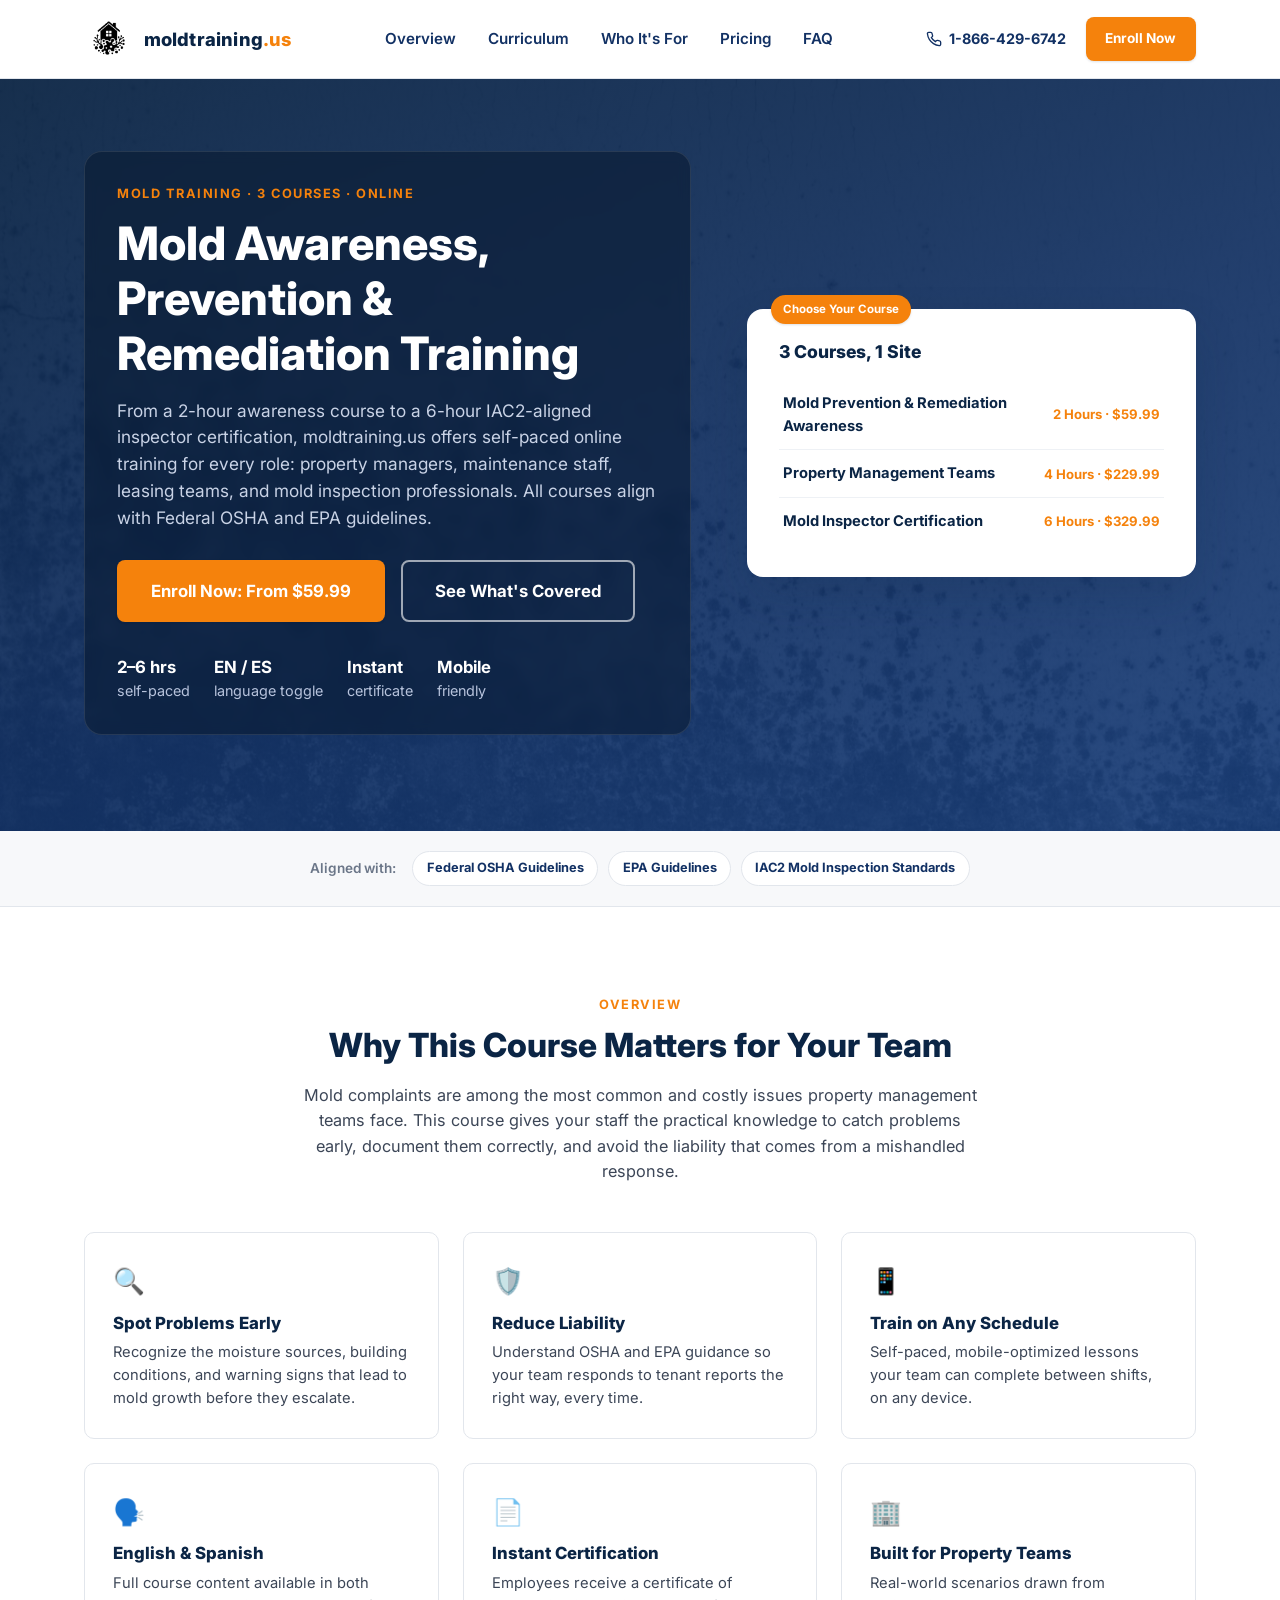
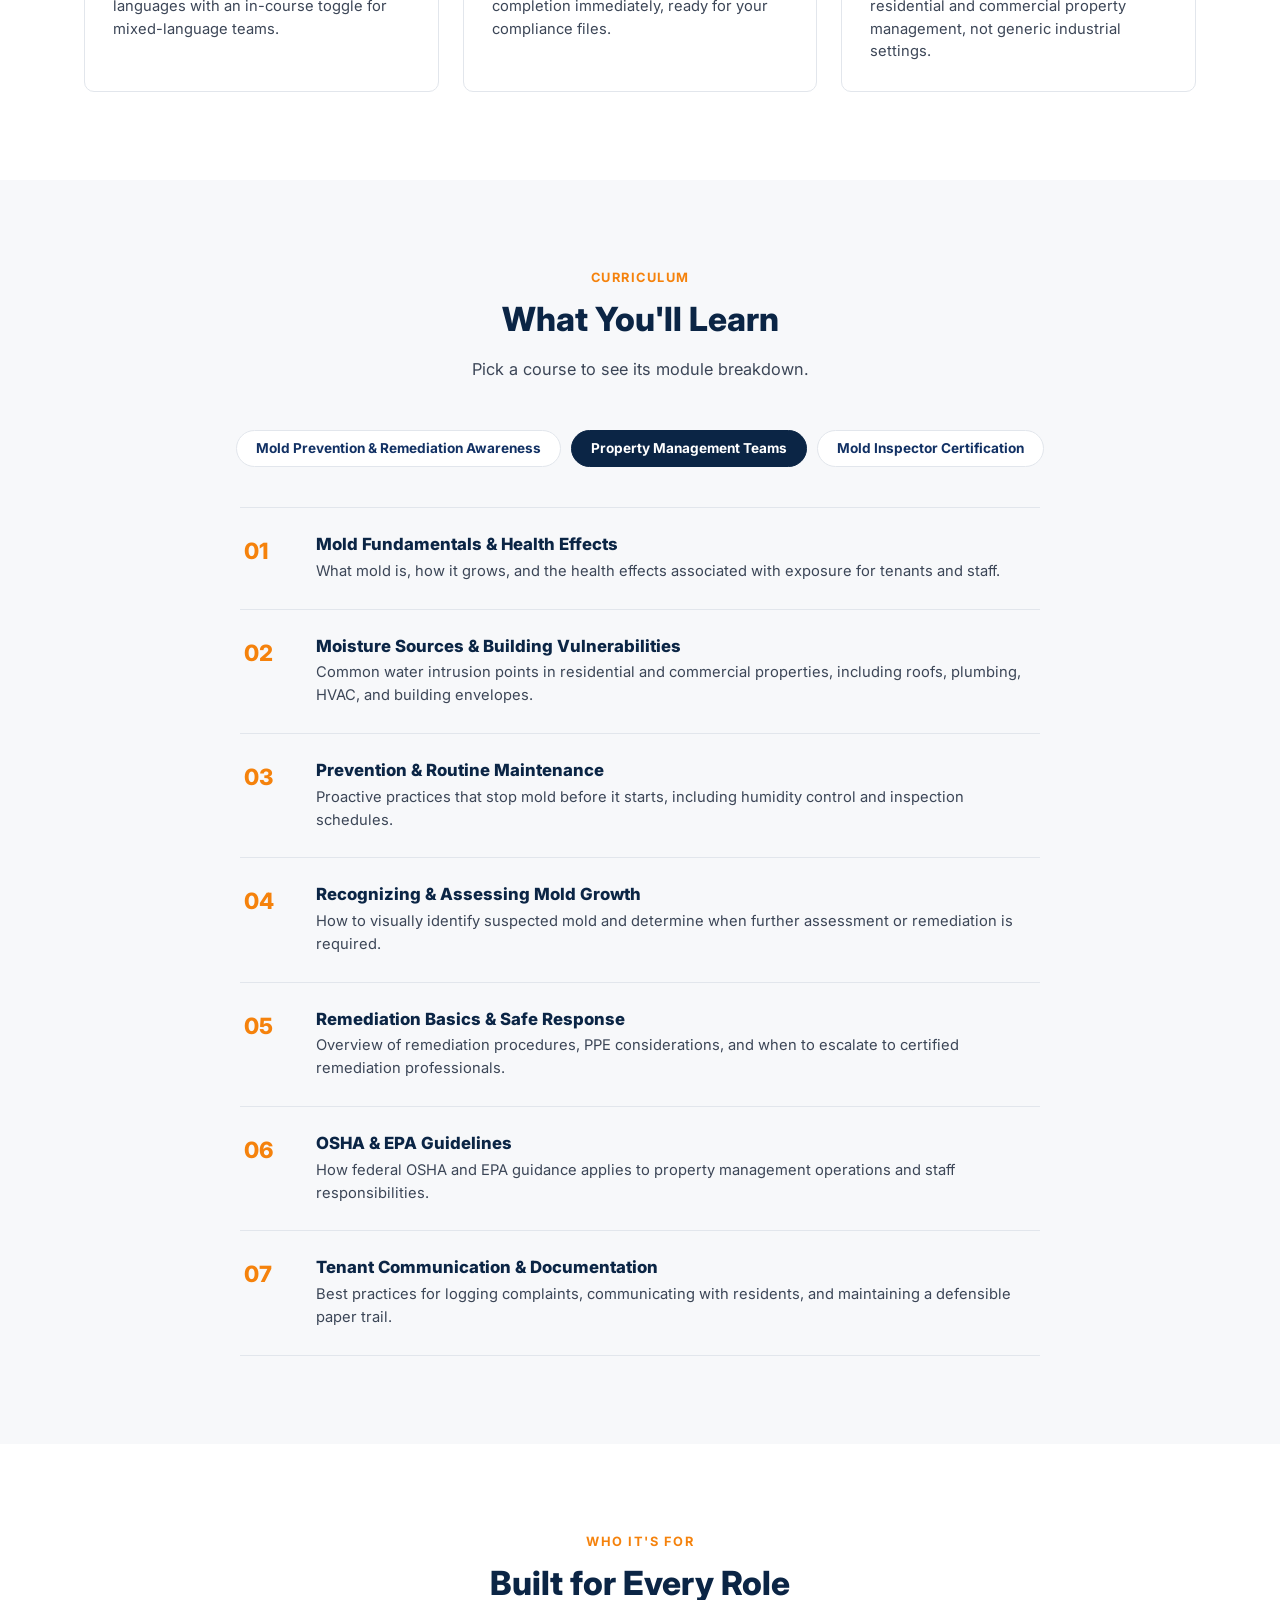
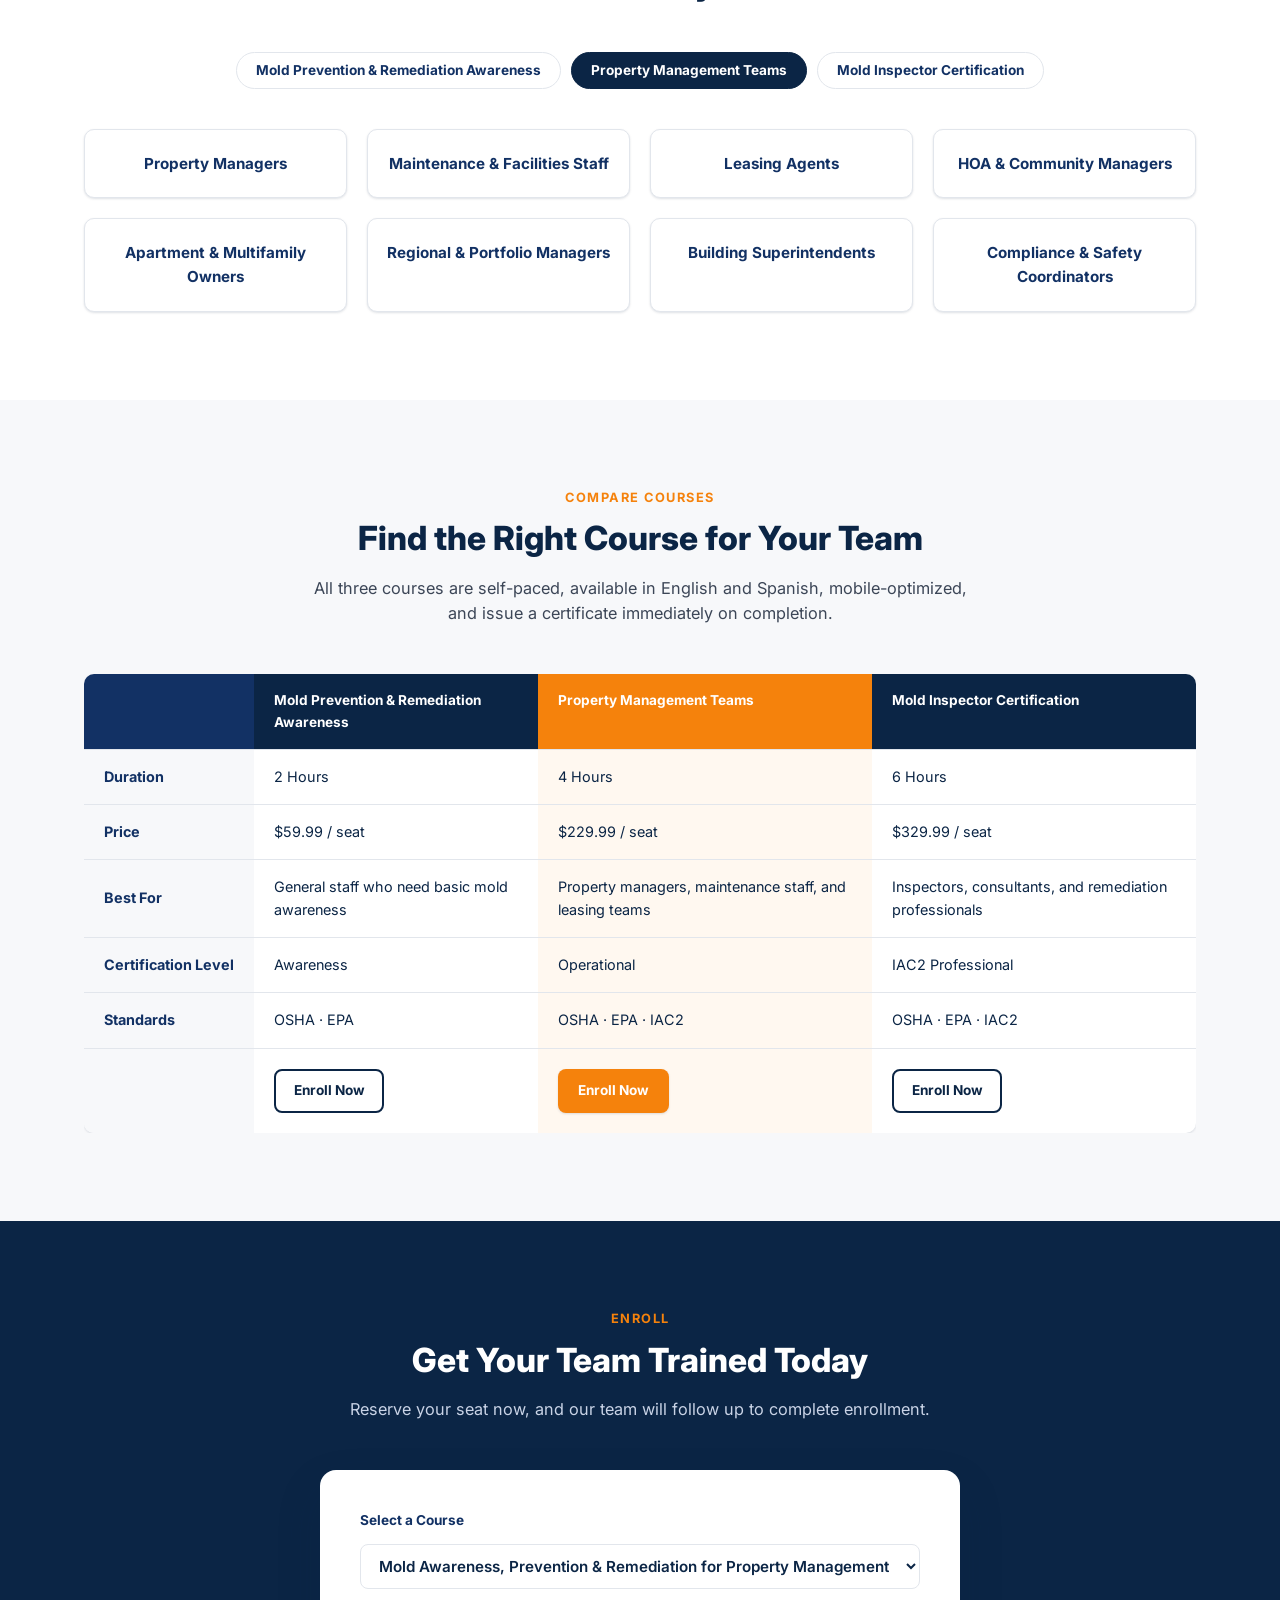
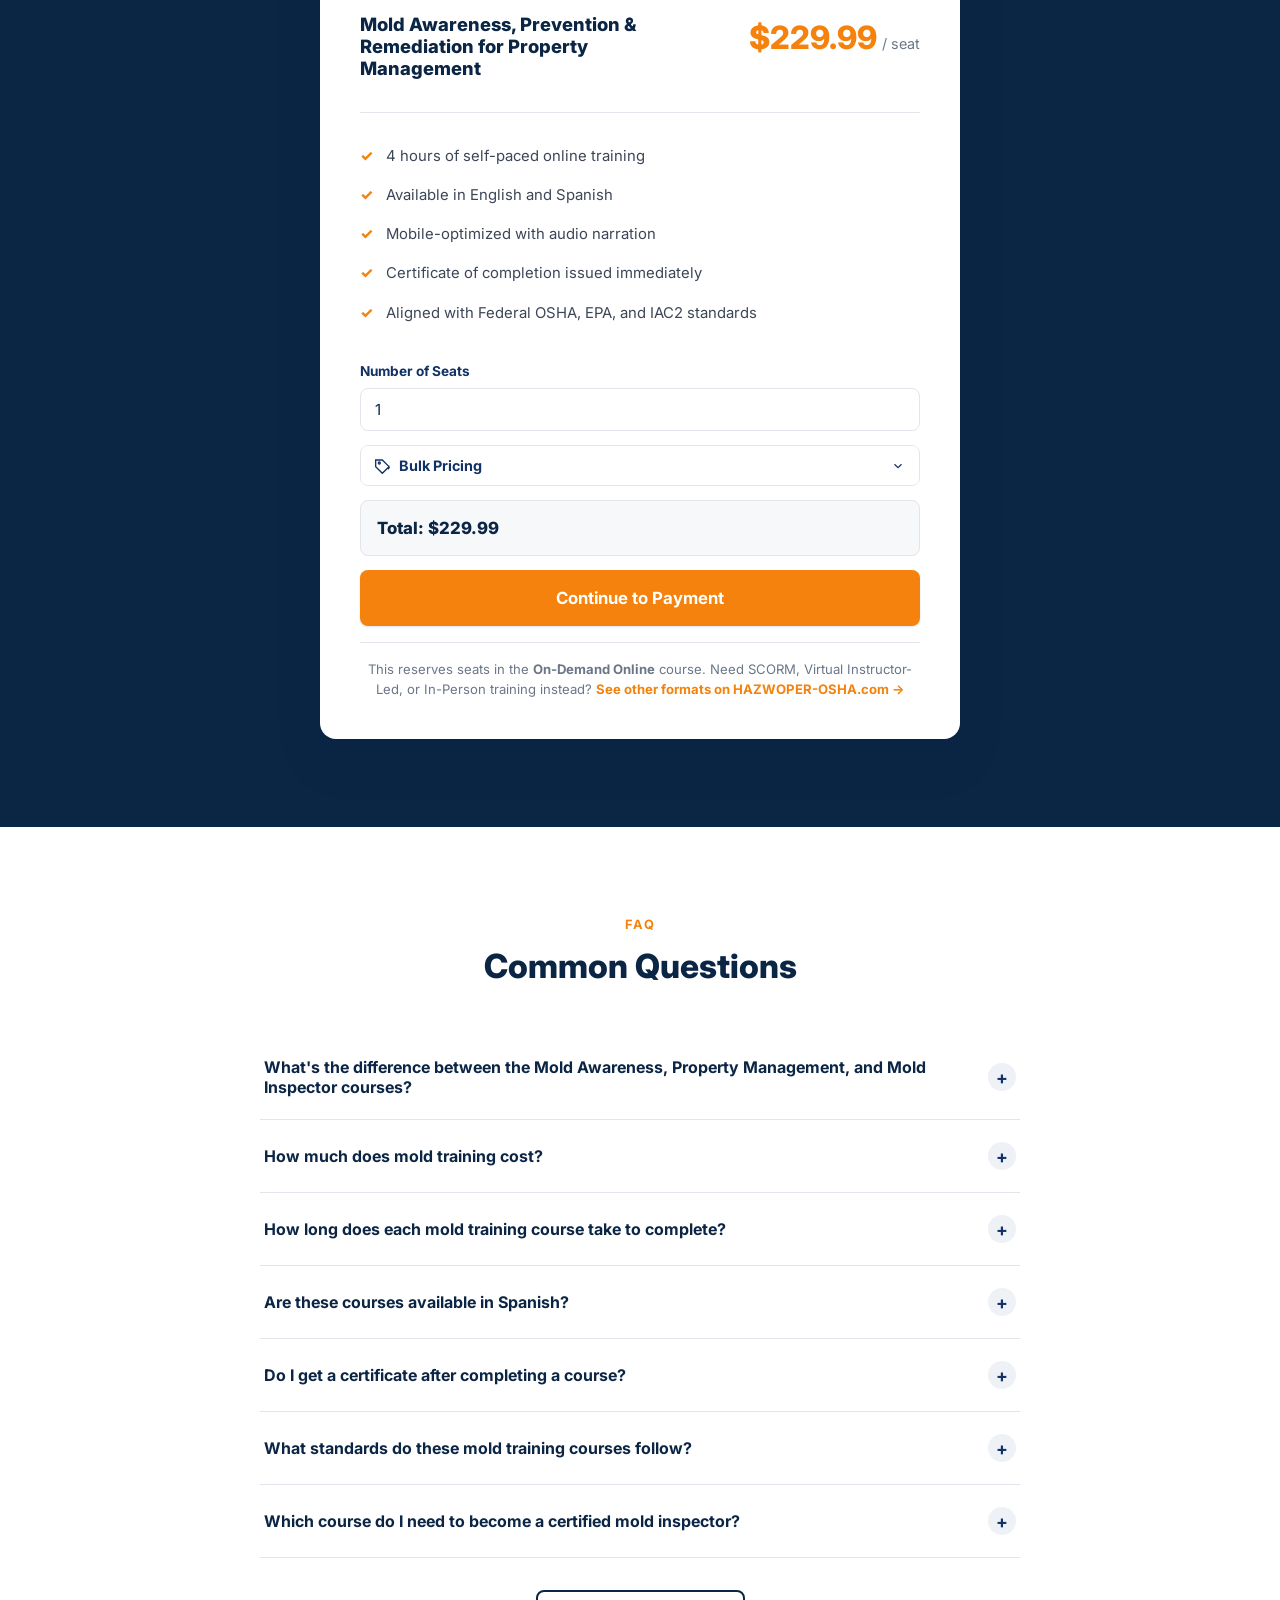
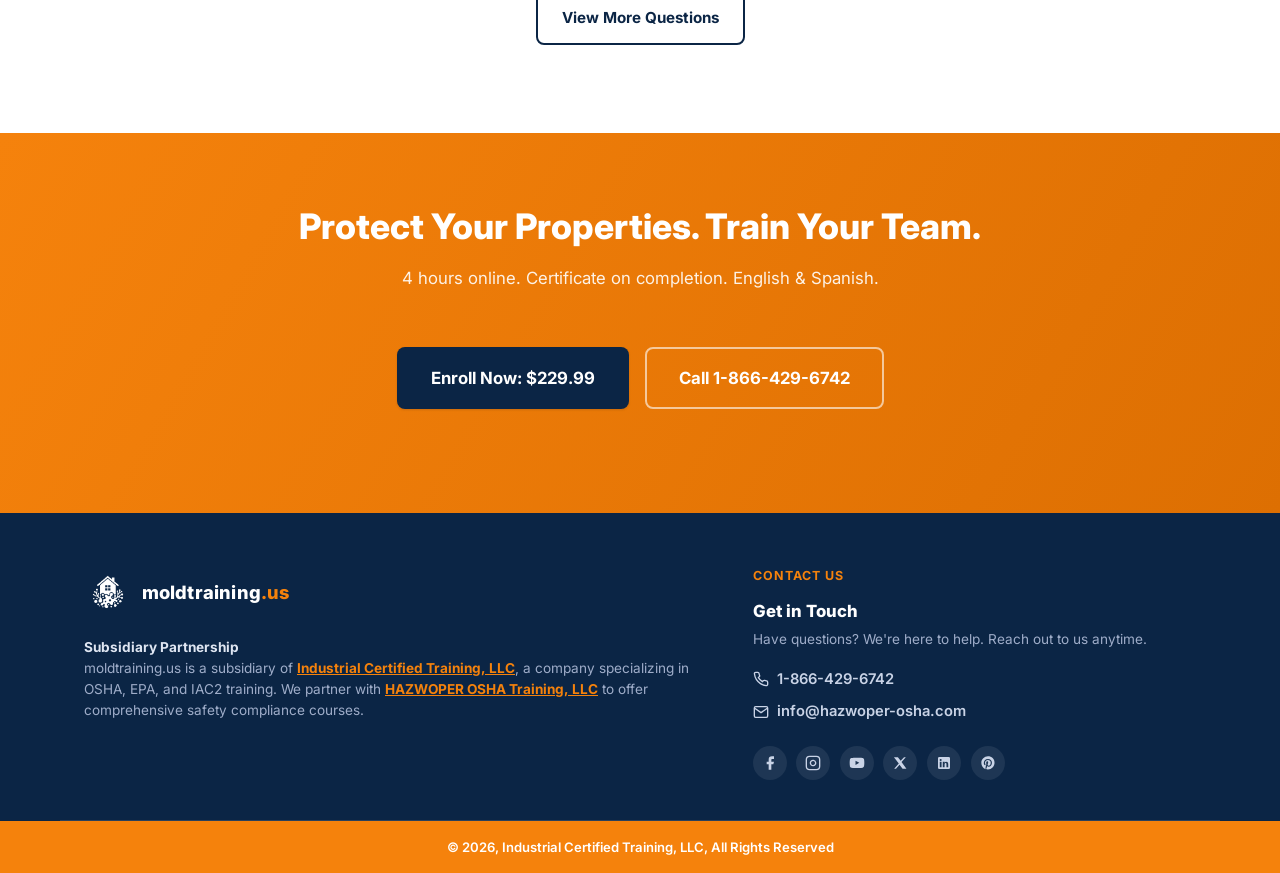
==== commit 756b6464: "Remove "3 Courses for Every Team" subheading from hero title Co-Authored-By: Claude Sonnet 5 <norepl" ====
--- a/index.html
+++ b/index.html
@@ -20,7 +20,7 @@
 
 <link rel="preconnect" href="https://fonts.googleapis.com">
 <link href="https://fonts.googleapis.com/css2?family=Inter:wght@400;500;600;700;800&display=swap" rel="stylesheet">
-<link rel="stylesheet" href="css/styles.css?v=5">
+<link rel="stylesheet" href="css/styles.css?v=6">
 
 <script type="application/ld+json">
 {
@@ -220,7 +220,7 @@
     <div class="container hero-inner">
       <div class="hero-copy">
         <p class="eyebrow">Mold Training &middot; 3 Courses &middot; Online</p>
-        <h1>Mold Awareness, Prevention &amp; Remediation Training <span>3 Courses for Every Team</span></h1>
+        <h1>Mold Awareness, Prevention &amp; Remediation Training</h1>
         <p class="hero-lead">
           From a 2-hour awareness course to a 6-hour IAC2-aligned inspector certification, moldtraining.us
           offers self-paced online training for every role: property managers, maintenance staff, leasing
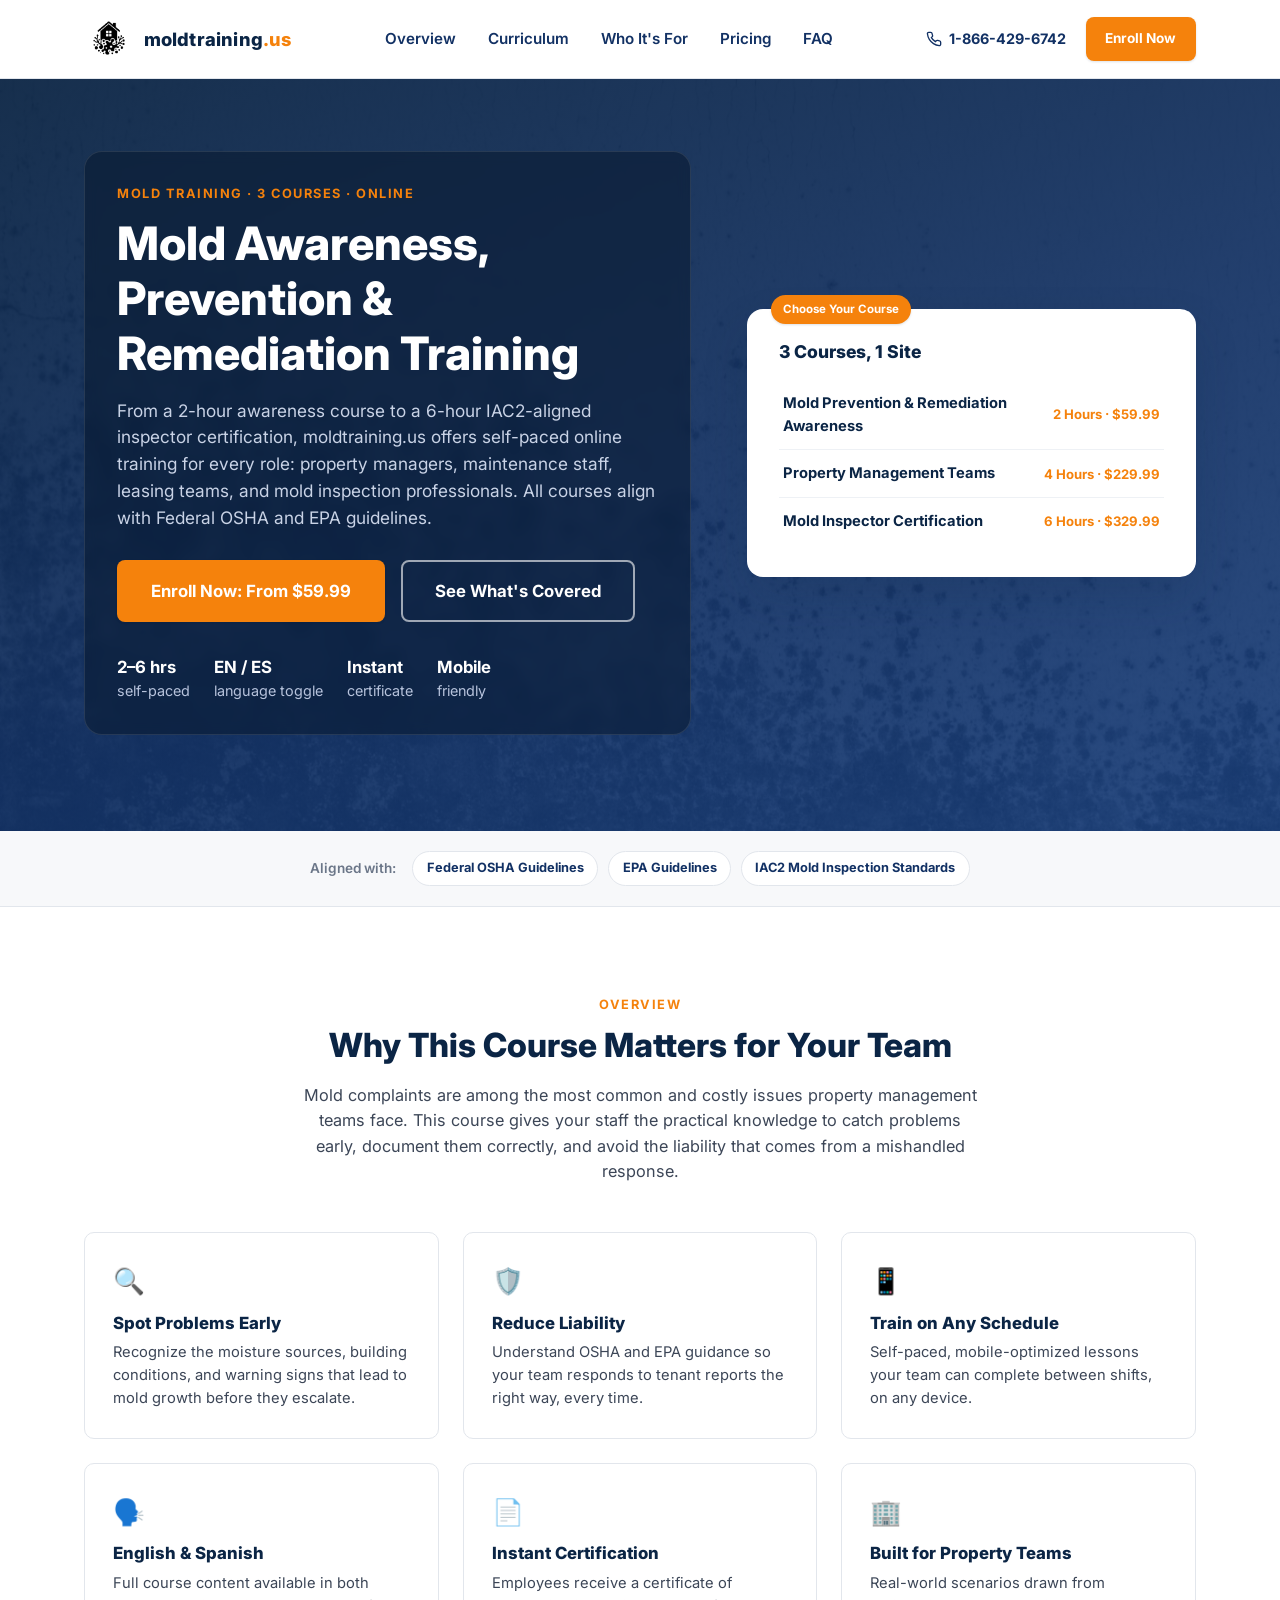
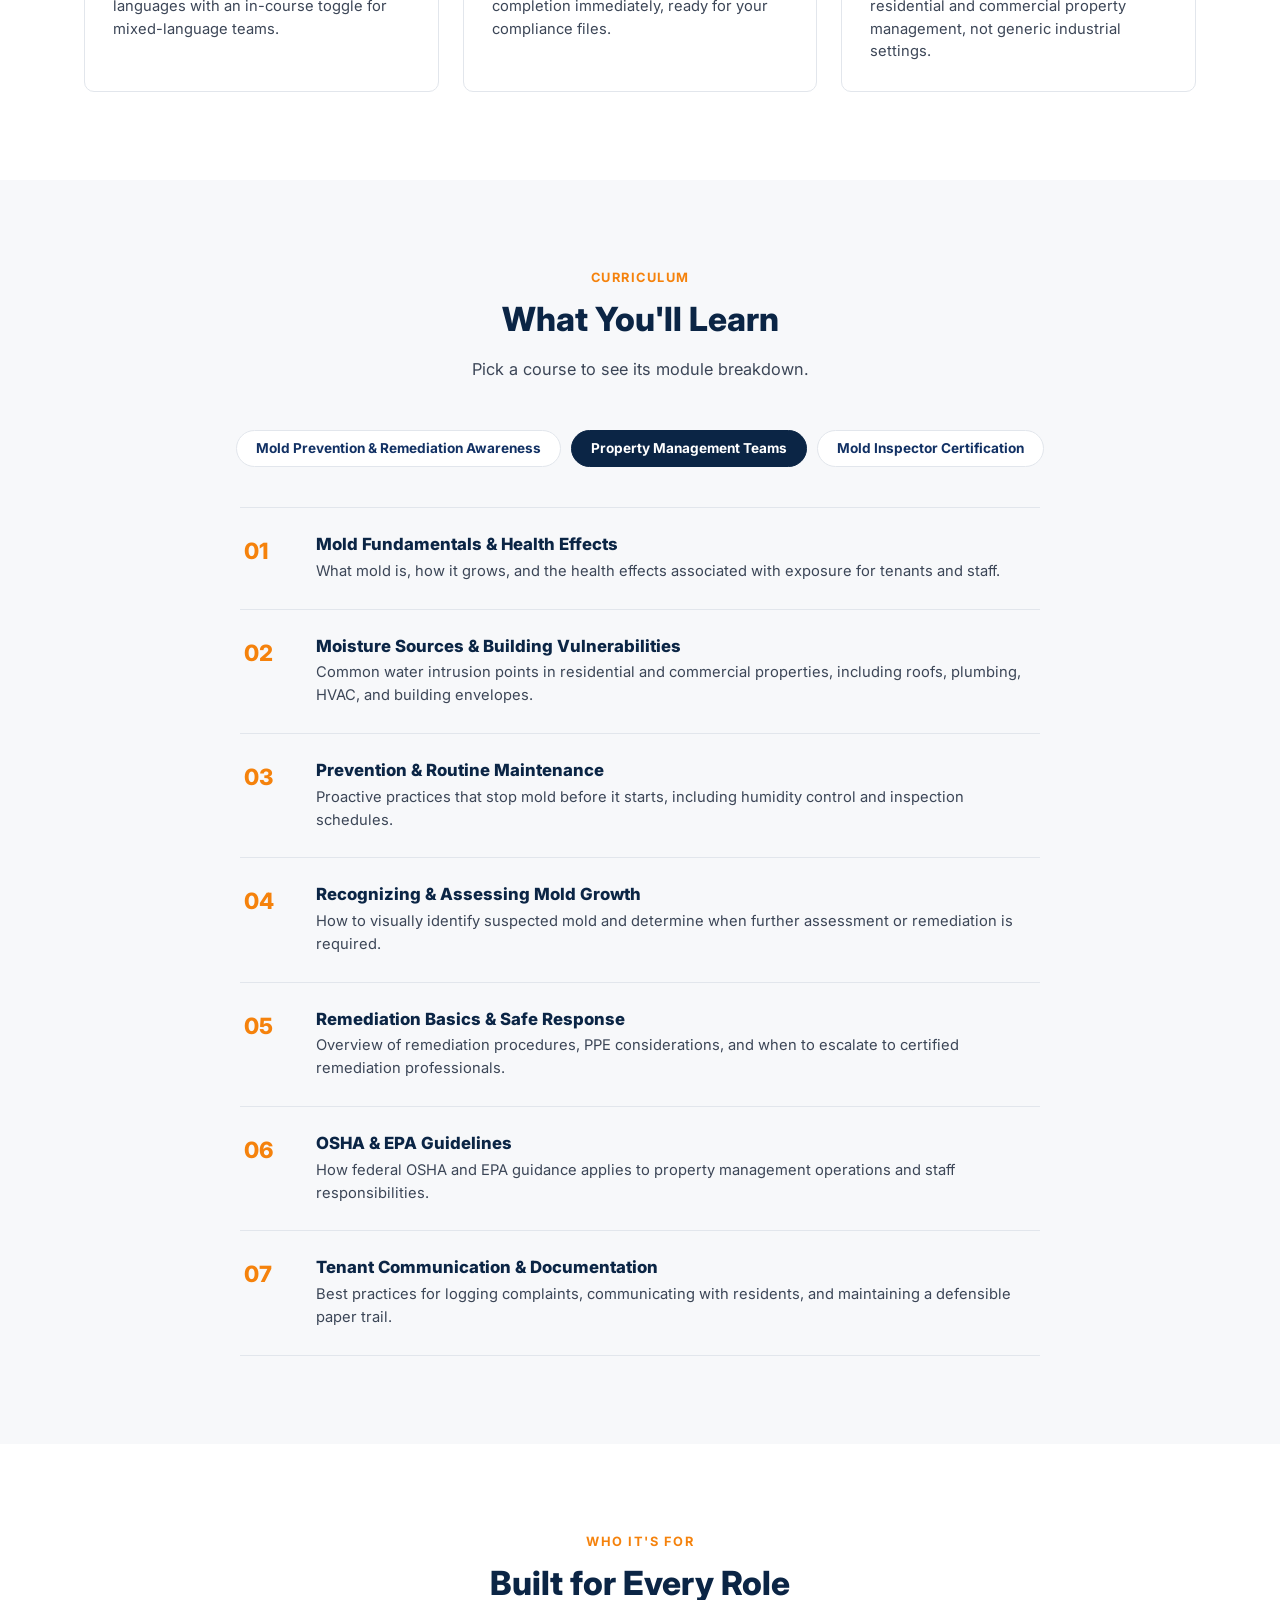
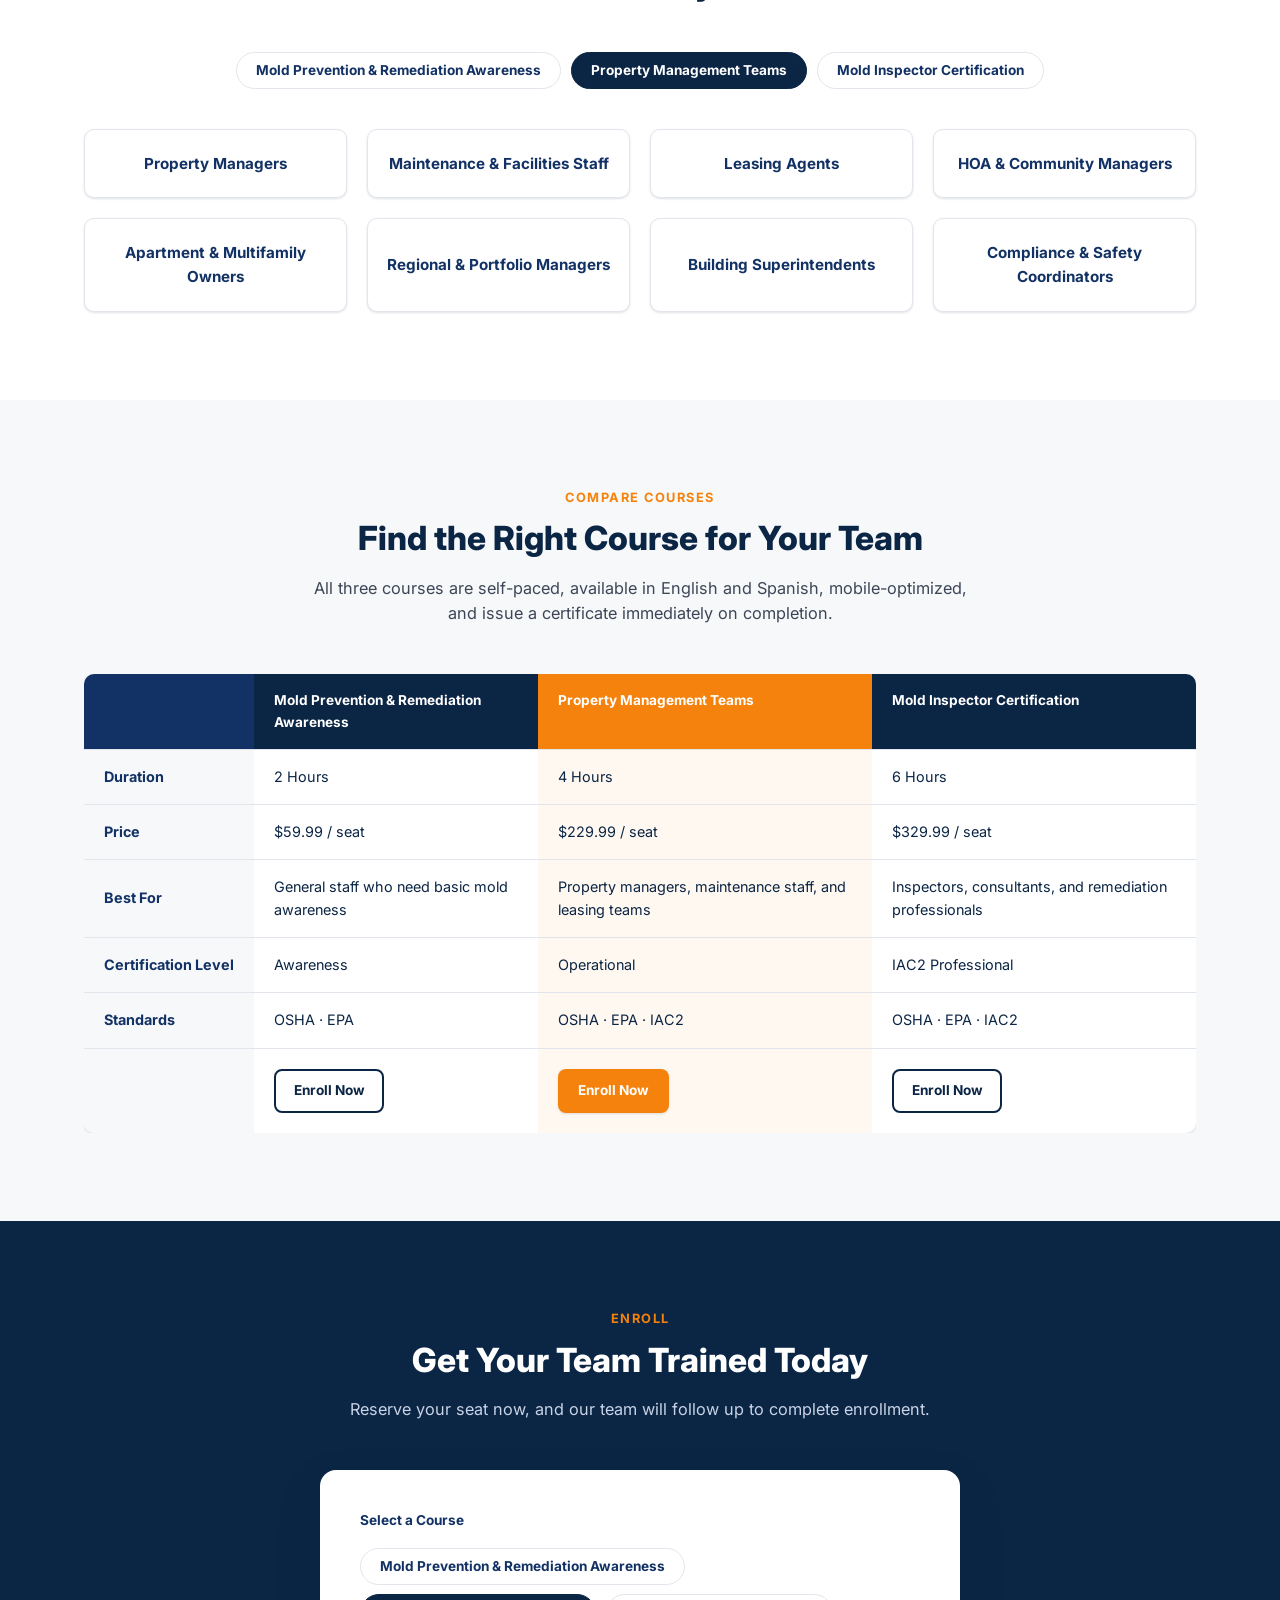
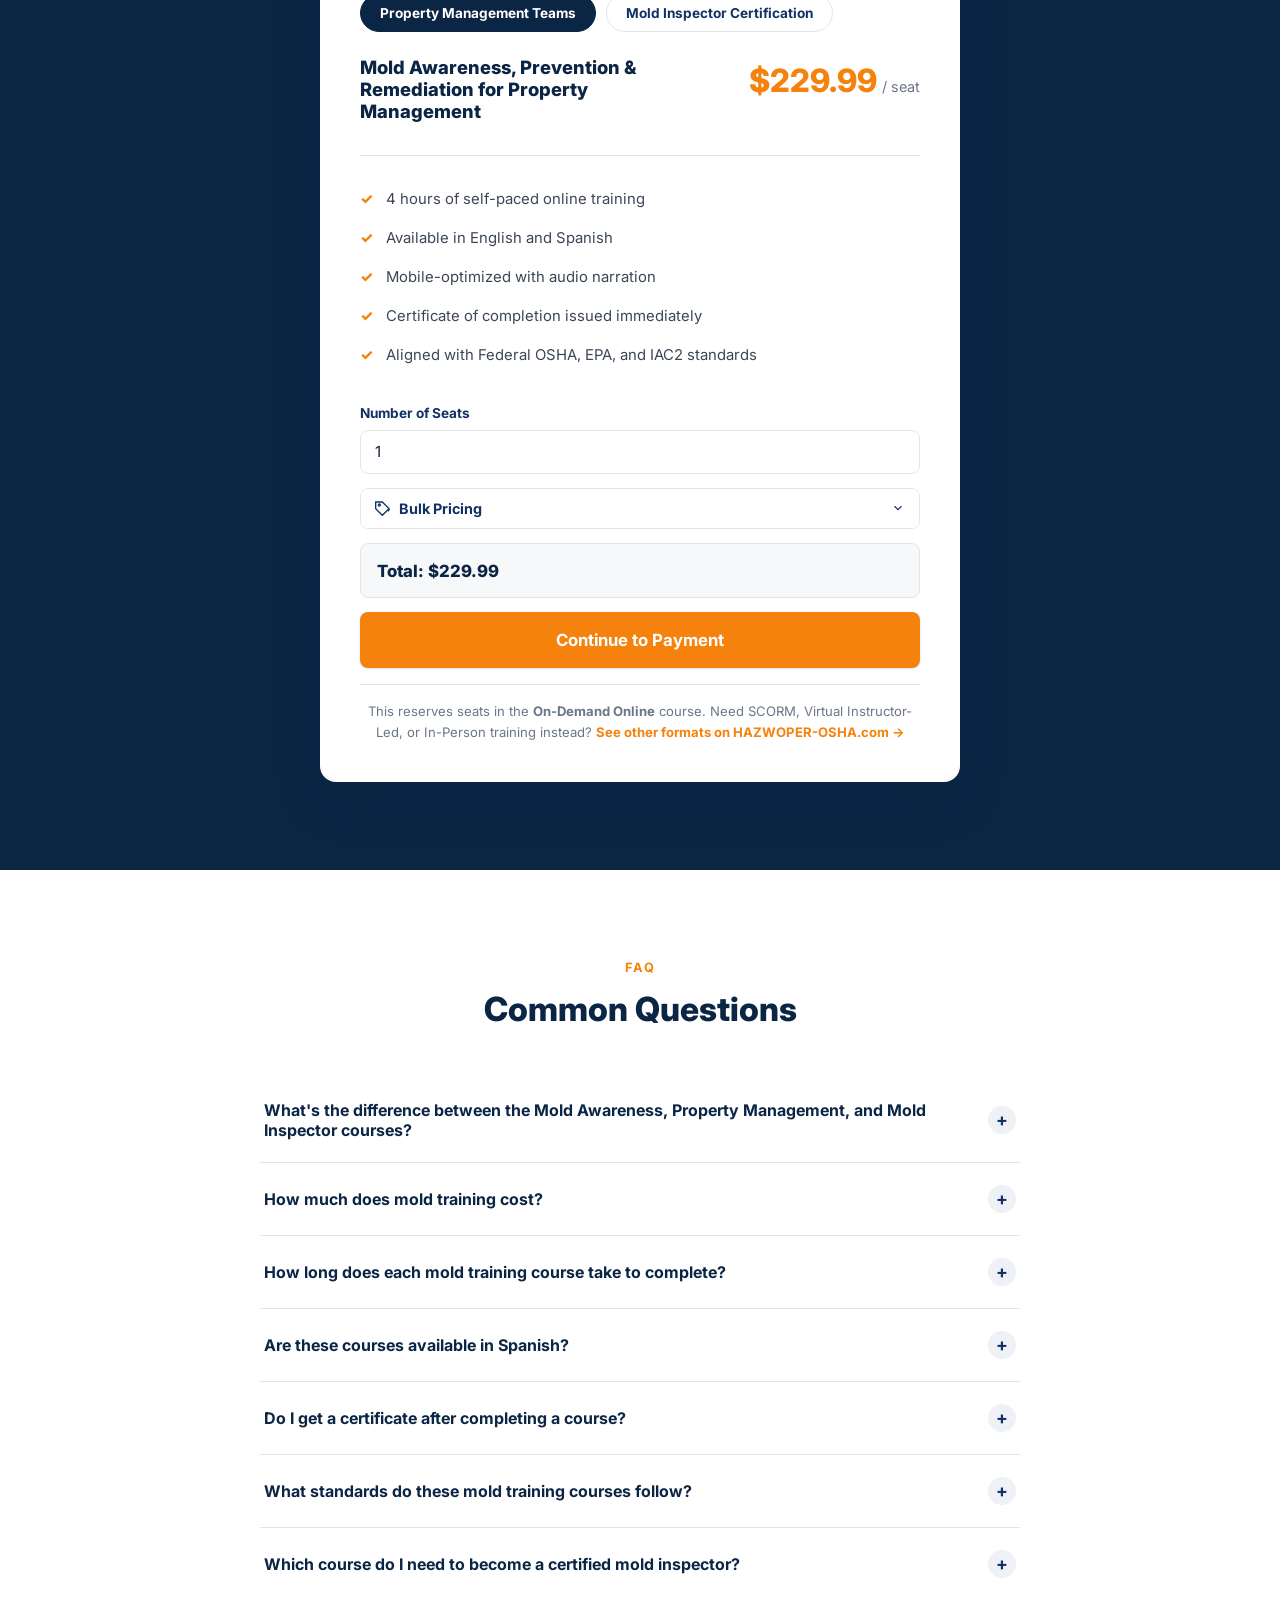
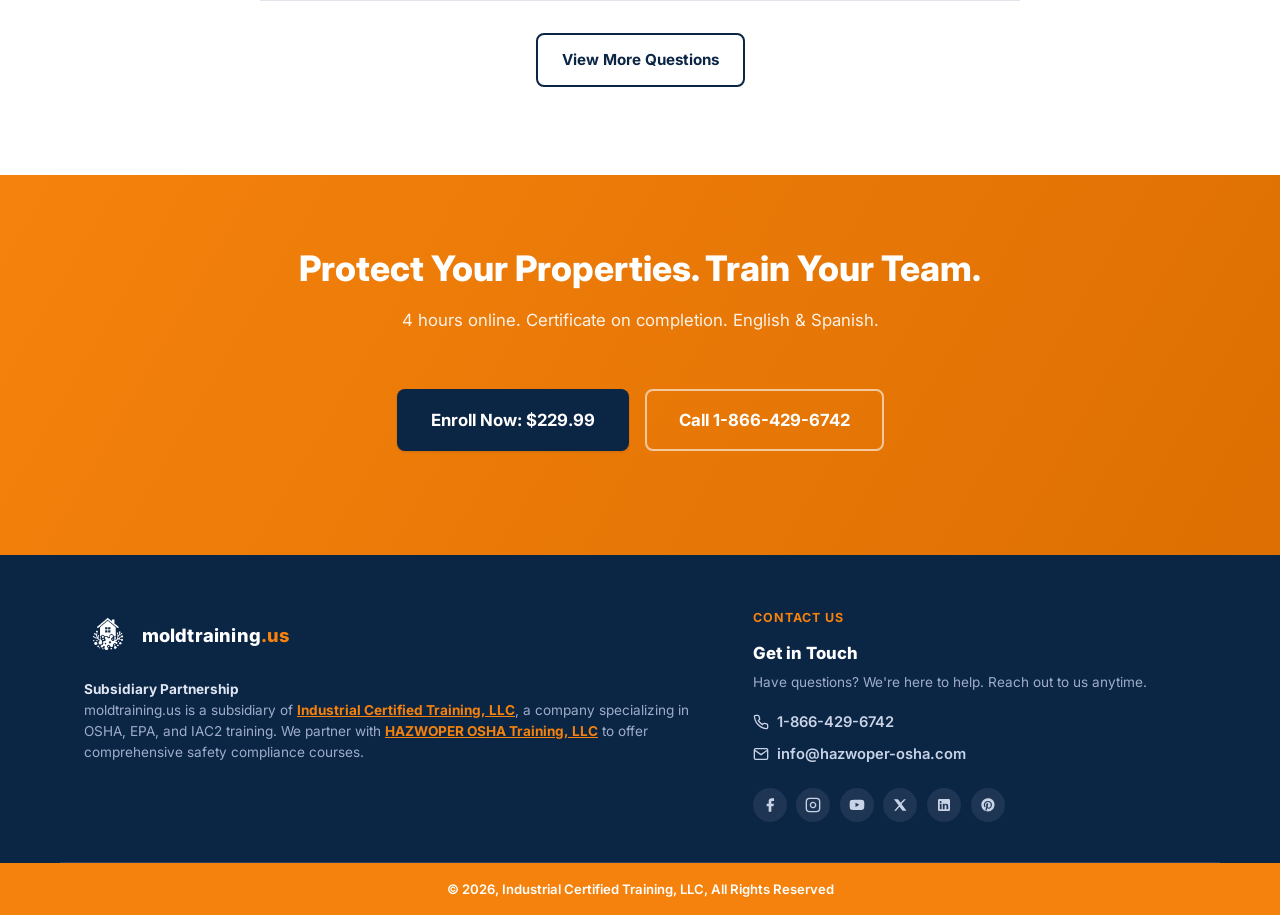
==== commit 2a146928: "Replace course select dropdown with buttons in enroll section Swaps the <select> for the same pill-b" ====
--- a/index.html
+++ b/index.html
@@ -20,7 +20,7 @@
 
 <link rel="preconnect" href="https://fonts.googleapis.com">
 <link href="https://fonts.googleapis.com/css2?family=Inter:wght@400;500;600;700;800&display=swap" rel="stylesheet">
-<link rel="stylesheet" href="css/styles.css?v=6">
+<link rel="stylesheet" href="css/styles.css?v=7">
 
 <script type="application/ld+json">
 {
@@ -619,12 +619,12 @@
 
       <div class="pricing-card">
         <div class="form-row course-select-row">
-          <label for="courseSelect">Select a Course</label>
-          <select id="courseSelect">
-            <option value="awareness" data-name="Mold Prevention &amp; Remediation Awareness" data-hours="2 hours" data-price="59.99">Mold Prevention &amp; Remediation Awareness (2 hours, $59.99)</option>
-            <option value="pm-team" data-name="Mold Awareness, Prevention &amp; Remediation for Property Management" data-hours="4 hours" data-price="229.99" selected>Mold Awareness, Prevention &amp; Remediation for Property Management (4 hours, $229.99)</option>
-            <option value="inspector" data-name="Mold Inspector Certification" data-hours="6 hours" data-price="329.99">Mold Inspector Certification (6 hours, $329.99)</option>
-          </select>
+          <span class="course-select-label" id="enrollCourseLabel">Select a Course</span>
+          <div class="course-tabs" id="enrollCourseTabs" role="tablist" aria-labelledby="enrollCourseLabel">
+            <button type="button" class="course-tab" data-value="awareness" data-name="Mold Prevention &amp; Remediation Awareness" data-hours="2 hours" data-price="59.99" role="tab" aria-selected="false">Mold Prevention &amp; Remediation Awareness</button>
+            <button type="button" class="course-tab active" data-value="pm-team" data-name="Mold Awareness, Prevention &amp; Remediation for Property Management" data-hours="4 hours" data-price="229.99" role="tab" aria-selected="true">Property Management Teams</button>
+            <button type="button" class="course-tab" data-value="inspector" data-name="Mold Inspector Certification" data-hours="6 hours" data-price="329.99" role="tab" aria-selected="false">Mold Inspector Certification</button>
+          </div>
         </div>
 
         <div class="pricing-card-top">
@@ -831,7 +831,7 @@
   </div>
 </footer>
 
-<script src="js/main.js?v=5"></script>
+<script src="js/main.js?v=6"></script>
 
 <!--Start of Tawk.to Script-->
 <script type="text/javascript">
--- a/css/styles.css
+++ b/css/styles.css
@@ -279,6 +279,9 @@
 
 /* ---------- Audience ---------- */
 .audience-card{
+  display:flex;
+  align-items:center;
+  justify-content:center;
   background:var(--white);
   border:1px solid var(--gray-200);
   border-radius:var(--radius);
@@ -341,20 +344,8 @@
   box-shadow:var(--shadow-lg);
 }
 .course-select-row{margin-bottom:24px;}
-.course-select-row label{font-size:.85rem;font-weight:700;color:var(--navy-800);display:block;margin-bottom:6px;}
-.course-select-row select{
-  width:100%;
-  padding:.7rem .9rem;
-  border:1.5px solid var(--gray-200);
-  border-radius:8px;
-  font-size:.95rem;
-  font-family:inherit;
-  font-weight:600;
-  color:var(--navy-900);
-  background:var(--white);
-  cursor:pointer;
-}
-.course-select-row select:focus{outline:none;border-color:var(--orange-500);}
+.course-select-label{font-size:.85rem;font-weight:700;color:var(--navy-800);display:block;margin-bottom:10px;}
+.course-select-row .course-tabs{justify-content:flex-start;margin-bottom:0;}
 
 .pricing-card-top{
   display:flex;justify-content:space-between;align-items:flex-start;gap:1rem;
